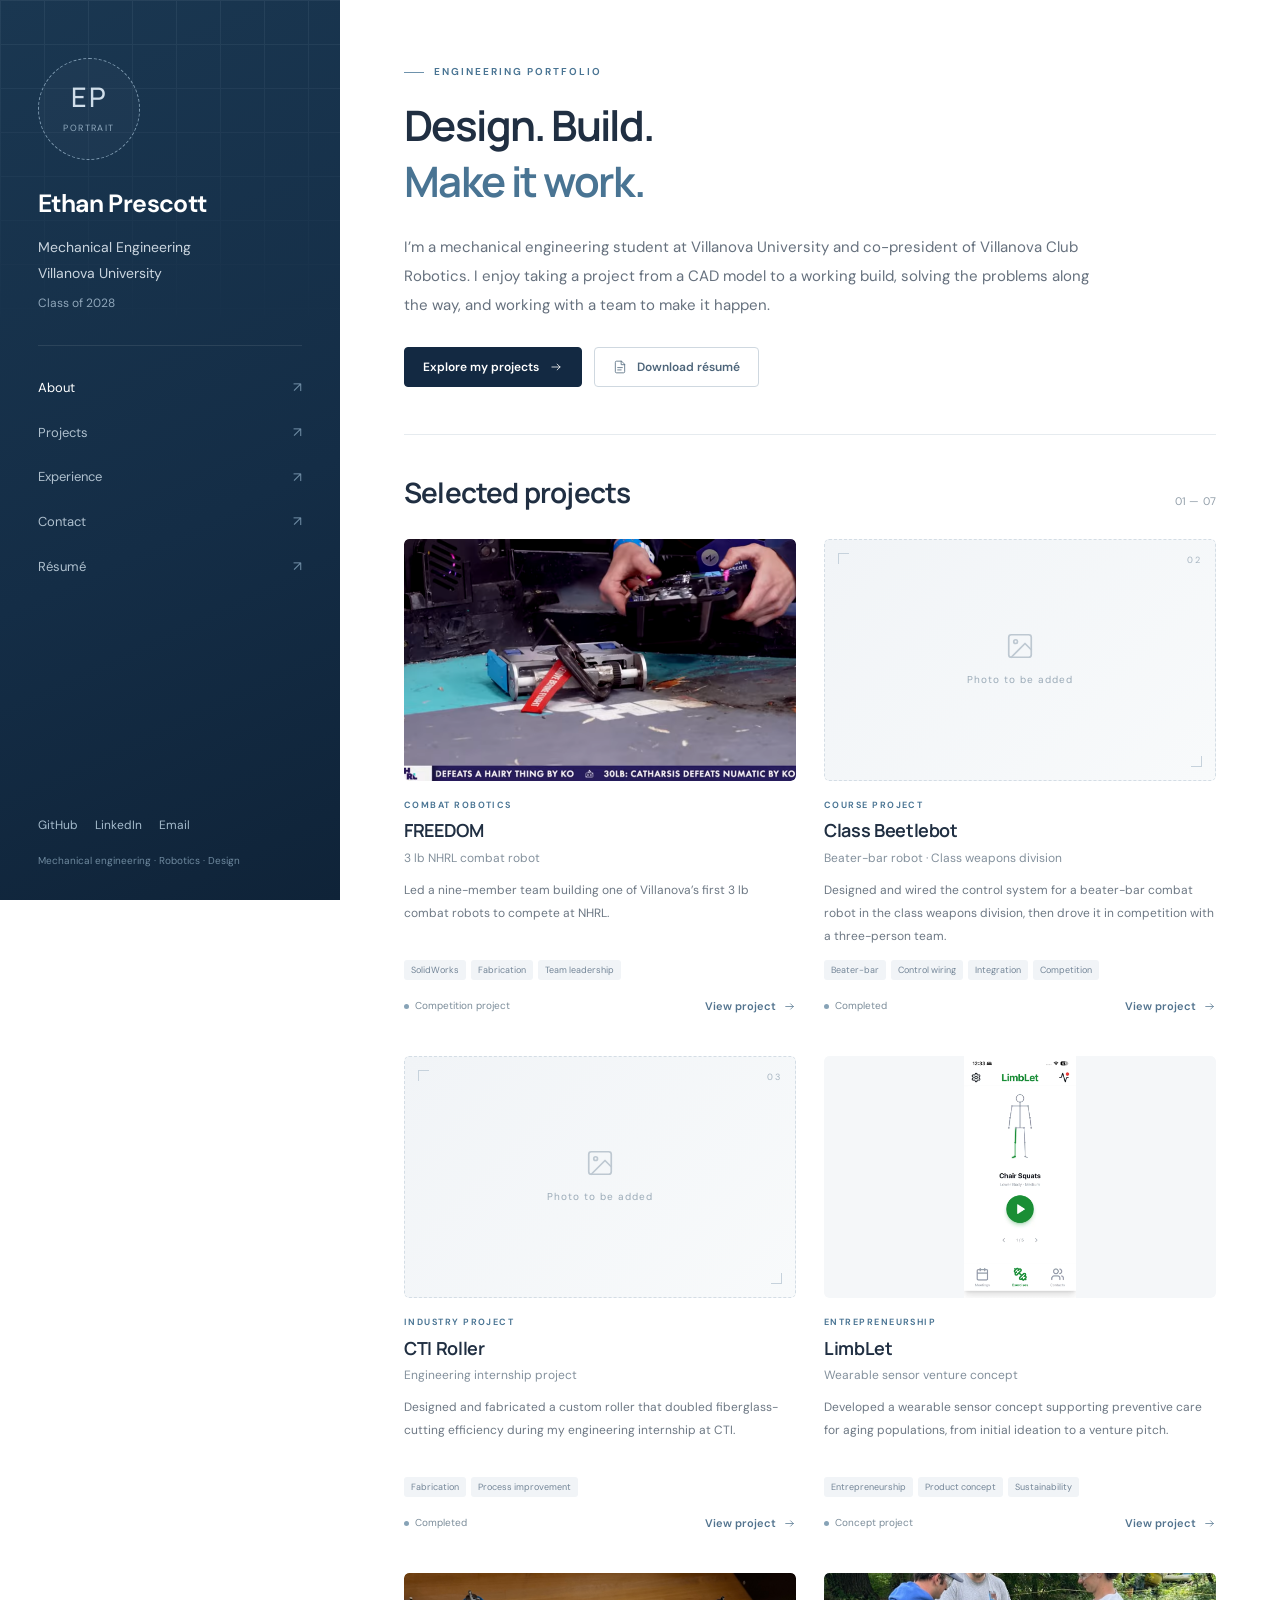
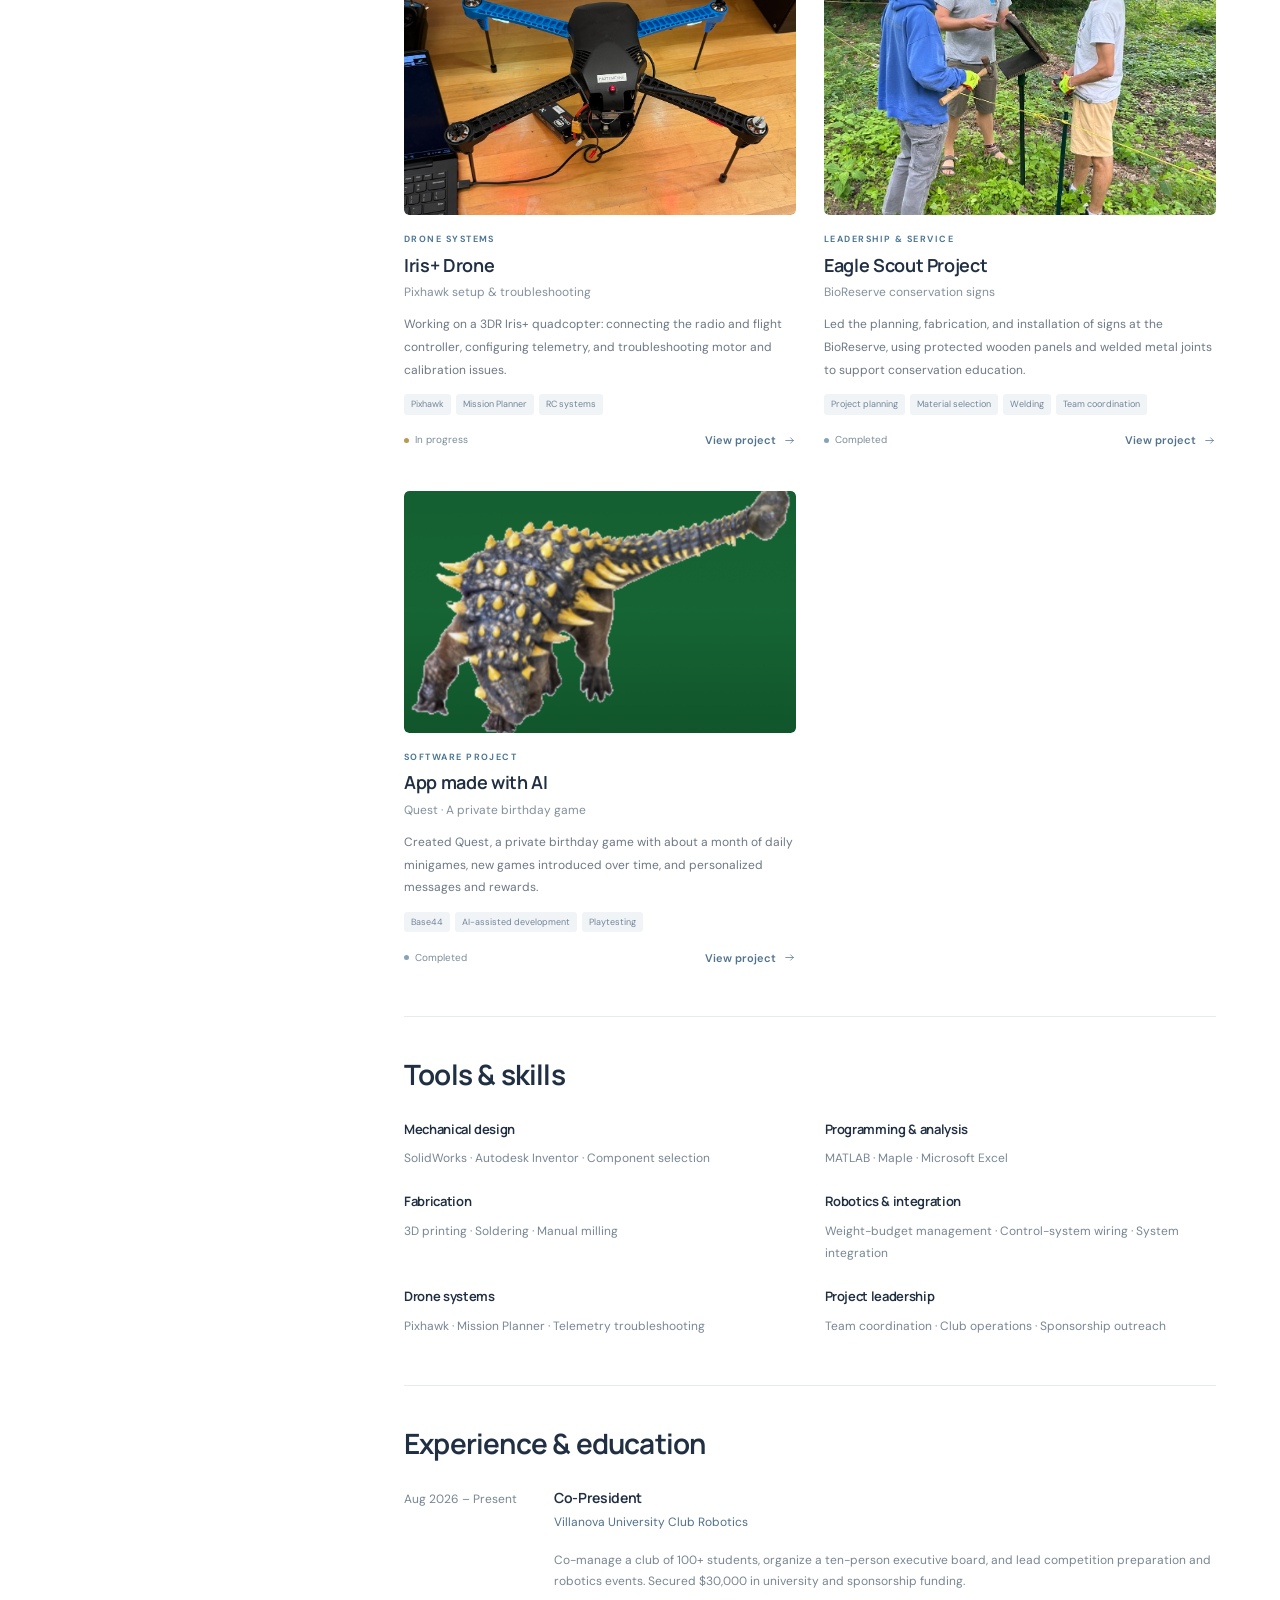
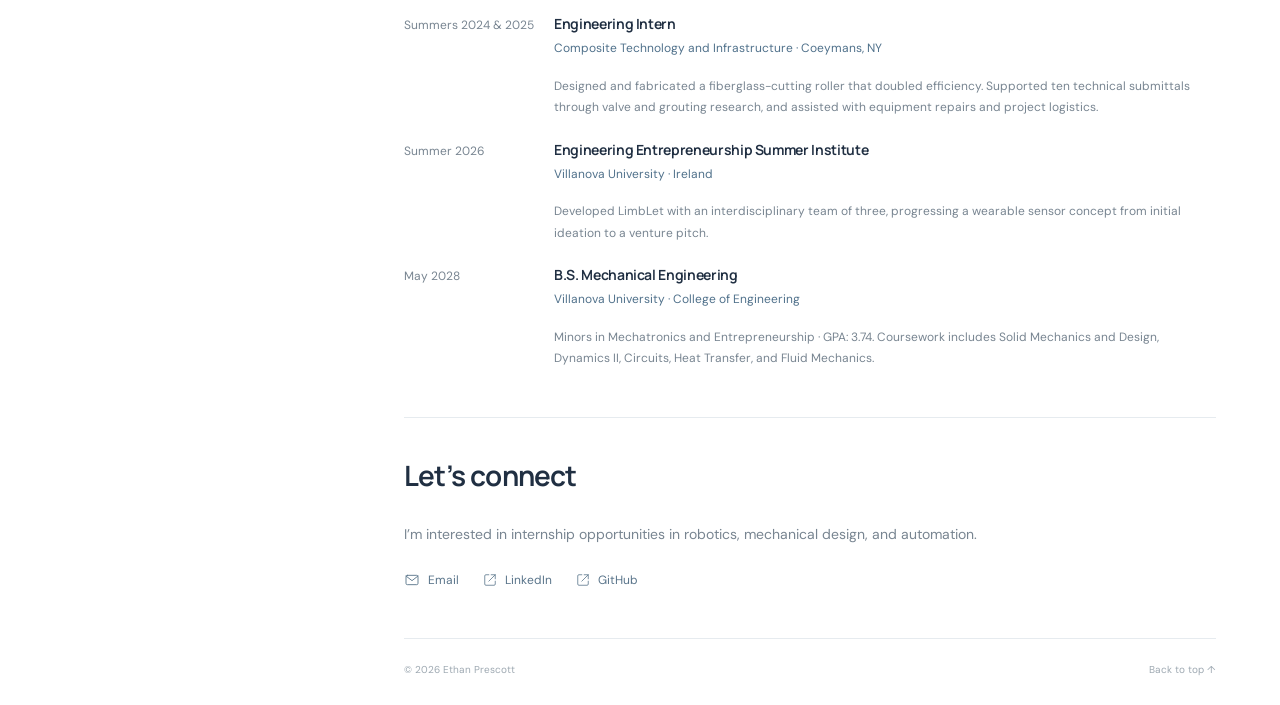
==== index.html @ be30aa4e "Add LimbLet exercise interface screenshot with portrait layout" ====
<!doctype html>
<html lang="en">
<head>
  <meta charset="utf-8">
  <meta name="viewport" content="width=device-width,initial-scale=1">
  <meta name="description" content="Ethan Prescott — Villanova mechanical engineering student. Projects in combat robotics, mechanical design, drone systems, entrepreneurship, and community service.">
  <meta name="theme-color" content="#153049">
  <title>Engineering Portfolio | Ethan Prescott</title>
  <link rel="icon" type="image/svg+xml" href="assets/favicon.svg">
  <link rel="stylesheet" href="assets/css/style.css">
  <script src="assets/js/site.js" defer></script>
</head>
<body id="top">
  <a class="skip-link" href="#main">Skip to content</a>
  <aside class="sidebar" aria-label="Profile and navigation">
      <div class="identity"><a class="avatar" href="index.html" aria-label="Ethan Prescott home"><strong>EP</strong><span>Portrait</span></a><div><a class="sidebar-name" href="index.html">Ethan Prescott</a><p class="sidebar-degree">Mechanical Engineering<br>Villanova University</p><p class="sidebar-school">Class of 2028</p></div></div>
      <button class="menu-toggle" type="button" aria-label="Open navigation" aria-controls="main-navigation" aria-expanded="false"><svg width="18" height="18" viewBox="0 0 24 24" fill="none" stroke="currentColor" stroke-width="1.35" stroke-linecap="round" stroke-linejoin="round" aria-hidden="true"><path d="M5 7h14M5 12h14M5 17h14"/></svg></button>
      <div class="sidebar-rule"></div><nav class="sidebar-nav" id="main-navigation" aria-label="Main navigation"><a href="#about">About</a><a href="#projects">Projects</a><a href="#experience">Experience</a><a href="#contact">Contact</a><a href="assets/ethan-prescott-resume.pdf" target="_blank" rel="noopener noreferrer">Résumé</a></nav>
      <div class="sidebar-bottom"><div class="sidebar-links"><a href="https://github.com/ethanjprescott-max" target="_blank" rel="noopener noreferrer">GitHub</a><a href="https://www.linkedin.com/in/ethan-prescott22" target="_blank" rel="noopener noreferrer">LinkedIn</a><a href="mailto:ethan.j.prescott@gmail.com">Email</a></div><p class="sidebar-footer">Mechanical engineering · Robotics · Design</p></div>
    </aside>
  <main class="main" id="main">
    <section id="about" aria-labelledby="intro-title"><p class="eyebrow">Engineering portfolio</p><h1 class="intro-title" id="intro-title">Design. Build.<br><em>Make it work.</em></h1><p class="intro-copy">I’m a mechanical engineering student at Villanova University and co-president of Villanova Club Robotics. I enjoy taking a project from a CAD model to a working build, solving the problems along the way, and working with a team to make it happen.</p><div class="intro-actions"><a class="button primary" href="#projects">Explore my projects <svg width="14" height="14" viewBox="0 0 24 24" fill="none" stroke="currentColor" stroke-width="1.35" stroke-linecap="round" stroke-linejoin="round" aria-hidden="true"><path d="M5 12h14m-5-5 5 5-5 5"/></svg></a><a class="button" href="assets/ethan-prescott-resume.pdf" download><svg width="14" height="14" viewBox="0 0 24 24" fill="none" stroke="currentColor" stroke-width="1.35" stroke-linecap="round" stroke-linejoin="round" aria-hidden="true"><path d="M14 2H6a2 2 0 0 0-2 2v16a2 2 0 0 0 2 2h12a2 2 0 0 0 2-2V8Z"/><path d="M14 2v6h6M8 13h8M8 17h6"/></svg> Download résumé</a></div></section>
    <section class="section" id="projects" aria-labelledby="projects-title"><div class="section-head"><h2 id="projects-title">Selected projects</h2><p>01 — 07</p></div><div class="project-grid"><article class="project-card">
      <a class="cover-link" href="projects/freedom.html" aria-label="View FREEDOM"><img class="project-photo" src="assets/images/projects/freedom/robot-check-in.png" alt="FREEDOM" loading="lazy" decoding="async"></a>
      <p class="project-category">Combat robotics</p><h3 class="project-title"><a href="projects/freedom.html">FREEDOM</a></h3><p class="project-subtitle">3 lb NHRL combat robot</p><p class="project-summary">Led a nine-member team building one of Villanova’s first 3 lb combat robots to compete at NHRL.</p>
      <div class="tags"><span class="tag">SolidWorks</span><span class="tag">Fabrication</span><span class="tag">Team leadership</span></div>
      <div class="card-status"><span class="status ">Competition project</span><a class="text-link" href="projects/freedom.html" aria-label="View FREEDOM project">View project <svg width="13" height="13" viewBox="0 0 24 24" fill="none" stroke="currentColor" stroke-width="1.35" stroke-linecap="round" stroke-linejoin="round" aria-hidden="true"><path d="M5 12h14m-5-5 5 5-5 5"/></svg></a></div>
    </article><article class="project-card">
      <a class="cover-link" href="projects/beetlebot.html" aria-label="View Class Beetlebot"><div class="photo-placeholder" role="img" aria-label="Class Beetlebot placeholder"><span class="photo-no">02</span><svg width="30" height="30" viewBox="0 0 24 24" fill="none" stroke="currentColor" stroke-width="1.35" stroke-linecap="round" stroke-linejoin="round" aria-hidden="true"><rect x="3" y="3" width="18" height="18" rx="2"/><circle cx="8.5" cy="8.5" r="1.5"/><path d="m21 15-5-5L5 21"/></svg><span>Photo to be added</span></div></a>
      <p class="project-category">Course project</p><h3 class="project-title"><a href="projects/beetlebot.html">Class Beetlebot</a></h3><p class="project-subtitle">Beater-bar robot · Class weapons division</p><p class="project-summary">Designed and wired the control system for a beater-bar combat robot in the class weapons division, then drove it in competition with a three-person team.</p>
      <div class="tags"><span class="tag">Beater-bar</span><span class="tag">Control wiring</span><span class="tag">Integration</span><span class="tag">Competition</span></div>
      <div class="card-status"><span class="status ">Completed</span><a class="text-link" href="projects/beetlebot.html" aria-label="View Class Beetlebot project">View project <svg width="13" height="13" viewBox="0 0 24 24" fill="none" stroke="currentColor" stroke-width="1.35" stroke-linecap="round" stroke-linejoin="round" aria-hidden="true"><path d="M5 12h14m-5-5 5 5-5 5"/></svg></a></div>
    </article><article class="project-card">
      <a class="cover-link" href="projects/cti-roller.html" aria-label="View CTI Roller"><div class="photo-placeholder" role="img" aria-label="CTI Roller placeholder"><span class="photo-no">03</span><svg width="30" height="30" viewBox="0 0 24 24" fill="none" stroke="currentColor" stroke-width="1.35" stroke-linecap="round" stroke-linejoin="round" aria-hidden="true"><rect x="3" y="3" width="18" height="18" rx="2"/><circle cx="8.5" cy="8.5" r="1.5"/><path d="m21 15-5-5L5 21"/></svg><span>Photo to be added</span></div></a>
      <p class="project-category">Industry project</p><h3 class="project-title"><a href="projects/cti-roller.html">CTI Roller</a></h3><p class="project-subtitle">Engineering internship project</p><p class="project-summary">Designed and fabricated a custom roller that doubled fiberglass-cutting efficiency during my engineering internship at CTI.</p>
      <div class="tags"><span class="tag">Fabrication</span><span class="tag">Process improvement</span></div>
      <div class="card-status"><span class="status ">Completed</span><a class="text-link" href="projects/cti-roller.html" aria-label="View CTI Roller project">View project <svg width="13" height="13" viewBox="0 0 24 24" fill="none" stroke="currentColor" stroke-width="1.35" stroke-linecap="round" stroke-linejoin="round" aria-hidden="true"><path d="M5 12h14m-5-5 5 5-5 5"/></svg></a></div>
    </article><article class="project-card">
      <a class="cover-link contain" href="projects/limblet.html" aria-label="View LimbLet"><img class="project-photo" src="assets/images/projects/limblet/exercise-interface.png" alt="LimbLet" loading="lazy" decoding="async"></a>
      <p class="project-category">Entrepreneurship</p><h3 class="project-title"><a href="projects/limblet.html">LimbLet</a></h3><p class="project-subtitle">Wearable sensor venture concept</p><p class="project-summary">Developed a wearable sensor concept supporting preventive care for aging populations, from initial ideation to a venture pitch.</p>
      <div class="tags"><span class="tag">Entrepreneurship</span><span class="tag">Product concept</span><span class="tag">Sustainability</span></div>
      <div class="card-status"><span class="status ">Concept project</span><a class="text-link" href="projects/limblet.html" aria-label="View LimbLet project">View project <svg width="13" height="13" viewBox="0 0 24 24" fill="none" stroke="currentColor" stroke-width="1.35" stroke-linecap="round" stroke-linejoin="round" aria-hidden="true"><path d="M5 12h14m-5-5 5 5-5 5"/></svg></a></div>
    </article><article class="project-card">
      <a class="cover-link" href="projects/iris-drone.html" aria-label="View Iris+ Drone"><img class="project-photo" src="assets/images/projects/iris-drone/bench-setup.jpg" alt="Iris+ Drone" loading="lazy" decoding="async"></a>
      <p class="project-category">Drone systems</p><h3 class="project-title"><a href="projects/iris-drone.html">Iris+ Drone</a></h3><p class="project-subtitle">Pixhawk setup &amp; troubleshooting</p><p class="project-summary">Working on a 3DR Iris+ quadcopter: connecting the radio and flight controller, configuring telemetry, and troubleshooting motor and calibration issues.</p>
      <div class="tags"><span class="tag">Pixhawk</span><span class="tag">Mission Planner</span><span class="tag">RC systems</span></div>
      <div class="card-status"><span class="status progress">In progress</span><a class="text-link" href="projects/iris-drone.html" aria-label="View Iris+ Drone project">View project <svg width="13" height="13" viewBox="0 0 24 24" fill="none" stroke="currentColor" stroke-width="1.35" stroke-linecap="round" stroke-linejoin="round" aria-hidden="true"><path d="M5 12h14m-5-5 5 5-5 5"/></svg></a></div>
    </article><article class="project-card">
      <a class="cover-link" href="projects/eagle-scout.html" aria-label="View Eagle Scout Project"><img class="project-photo" src="assets/images/projects/eagle-scout/sign-installation.jpg" alt="Eagle Scout Project" loading="lazy" decoding="async"></a>
      <p class="project-category">Leadership &amp; service</p><h3 class="project-title"><a href="projects/eagle-scout.html">Eagle Scout Project</a></h3><p class="project-subtitle">BioReserve conservation signs</p><p class="project-summary">Led the planning, fabrication, and installation of signs at the BioReserve, using protected wooden panels and welded metal joints to support conservation education.</p>
      <div class="tags"><span class="tag">Project planning</span><span class="tag">Material selection</span><span class="tag">Welding</span><span class="tag">Team coordination</span></div>
      <div class="card-status"><span class="status ">Completed</span><a class="text-link" href="projects/eagle-scout.html" aria-label="View Eagle Scout Project project">View project <svg width="13" height="13" viewBox="0 0 24 24" fill="none" stroke="currentColor" stroke-width="1.35" stroke-linecap="round" stroke-linejoin="round" aria-hidden="true"><path d="M5 12h14m-5-5 5 5-5 5"/></svg></a></div>
    </article><article class="project-card">
      <a class="cover-link" href="projects/personal-app.html" aria-label="View App made with AI"><img class="project-photo" src="assets/images/projects/personal-app/dinosaur-minigame.png" alt="App made with AI" loading="lazy" decoding="async"></a>
      <p class="project-category">Software project</p><h3 class="project-title"><a href="projects/personal-app.html">App made with AI</a></h3><p class="project-subtitle">Quest · A private birthday game</p><p class="project-summary">Created Quest, a private birthday game with about a month of daily minigames, new games introduced over time, and personalized messages and rewards.</p>
      <div class="tags"><span class="tag">Base44</span><span class="tag">AI-assisted development</span><span class="tag">Playtesting</span></div>
      <div class="card-status"><span class="status ">Completed</span><a class="text-link" href="projects/personal-app.html" aria-label="View App made with AI project">View project <svg width="13" height="13" viewBox="0 0 24 24" fill="none" stroke="currentColor" stroke-width="1.35" stroke-linecap="round" stroke-linejoin="round" aria-hidden="true"><path d="M5 12h14m-5-5 5 5-5 5"/></svg></a></div>
    </article></div></section>
    <section class="section" id="skills" aria-labelledby="skills-title"><div class="section-head"><h2 id="skills-title">Tools & skills</h2></div><div class="skills-grid"><div class="skill-group"><h3>Mechanical design</h3><p>SolidWorks · Autodesk Inventor · Component selection</p></div><div class="skill-group"><h3>Programming &amp; analysis</h3><p>MATLAB · Maple · Microsoft Excel</p></div><div class="skill-group"><h3>Fabrication</h3><p>3D printing · Soldering · Manual milling</p></div><div class="skill-group"><h3>Robotics &amp; integration</h3><p>Weight-budget management · Control-system wiring · System integration</p></div><div class="skill-group"><h3>Drone systems</h3><p>Pixhawk · Mission Planner · Telemetry troubleshooting</p></div><div class="skill-group"><h3>Project leadership</h3><p>Team coordination · Club operations · Sponsorship outreach</p></div></div></section>
    <section class="section" id="experience" aria-labelledby="experience-title"><div class="section-head"><h2 id="experience-title">Experience & education</h2></div><div class="experience-list"><article class="experience-item"><p class="experience-label">Aug 2026 – Present</p><div><h3>Co-President</h3><p class="organization">Villanova University Club Robotics</p><p>Co-manage a club of 100+ students, organize a ten-person executive board, and lead competition preparation and robotics events. Secured $30,000 in university and sponsorship funding.</p></div></article><article class="experience-item"><p class="experience-label">Summers 2024 &amp; 2025</p><div><h3>Engineering Intern</h3><p class="organization">Composite Technology and Infrastructure · Coeymans, NY</p><p>Designed and fabricated a fiberglass-cutting roller that doubled efficiency. Supported ten technical submittals through valve and grouting research, and assisted with equipment repairs and project logistics.</p></div></article><article class="experience-item"><p class="experience-label">Summer 2026</p><div><h3>Engineering Entrepreneurship Summer Institute</h3><p class="organization">Villanova University · Ireland</p><p>Developed LimbLet with an interdisciplinary team of three, progressing a wearable sensor concept from initial ideation to a venture pitch.</p></div></article><article class="experience-item"><p class="experience-label">May 2028</p><div><h3>B.S. Mechanical Engineering</h3><p class="organization">Villanova University · College of Engineering</p><p>Minors in Mechatronics and Entrepreneurship · GPA: 3.74. Coursework includes Solid Mechanics and Design, Dynamics II, Circuits, Heat Transfer, and Fluid Mechanics.</p></div></article></div></section>
    <section class="section" id="contact" aria-labelledby="contact-title"><div class="section-head"><h2 id="contact-title">Let’s connect</h2></div><p class="contact-copy">I’m interested in internship opportunities in robotics, mechanical design, and automation.</p><div class="contact-links"><a href="mailto:ethan.j.prescott@gmail.com"><svg width="16" height="16" viewBox="0 0 24 24" fill="none" stroke="currentColor" stroke-width="1.35" stroke-linecap="round" stroke-linejoin="round" aria-hidden="true"><rect x="3" y="5" width="18" height="14" rx="2"/><path d="m3 6 9 7 9-7"/></svg> Email</a><a href="https://www.linkedin.com/in/ethan-prescott22" target="_blank" rel="noopener noreferrer"><svg width="14" height="14" viewBox="0 0 24 24" fill="none" stroke="currentColor" stroke-width="1.35" stroke-linecap="round" stroke-linejoin="round" aria-hidden="true"><path d="M14 3h7v7m0-7L10 14"/><path d="M10 3H5a2 2 0 0 0-2 2v14a2 2 0 0 0 2 2h14a2 2 0 0 0 2-2v-5"/></svg> LinkedIn</a><a href="https://github.com/ethanjprescott-max" target="_blank" rel="noopener noreferrer"><svg width="14" height="14" viewBox="0 0 24 24" fill="none" stroke="currentColor" stroke-width="1.35" stroke-linecap="round" stroke-linejoin="round" aria-hidden="true"><path d="M14 3h7v7m0-7L10 14"/><path d="M10 3H5a2 2 0 0 0-2 2v14a2 2 0 0 0 2 2h14a2 2 0 0 0 2-2v-5"/></svg> GitHub</a></div></section>
    <footer class="site-footer"><span>© 2026 Ethan Prescott</span><a href="#top">Back to top ↑</a></footer></main>
  <dialog class="lightbox" aria-label="Project image"><button class="close-dialog" type="button" aria-label="Close image">×</button><img alt=""><p></p></dialog>
</body>
</html>
---- assets/css/style.css ----
@import url('https://fonts.googleapis.com/css2?family=DM+Sans:wght@400;450;500;550;600;650;700&family=Manrope:wght@400;500;600;650;700;750;800&display=swap');

:root{--navy:#132942;--ink:#202f42;--muted:#738090;--blue:#497493;--line:#e6ebef;--paper:#fff;--wash:#f5f7f9;--sidebar:340px}
*{box-sizing:border-box}html{scroll-behavior:smooth;scroll-padding-top:34px}body{margin:0;background:var(--paper);color:var(--ink);font:15px/1.85 'DM Sans',Arial,sans-serif}a{color:inherit;text-decoration:none}button{font:inherit}svg{flex-shrink:0}h1,h2,h3,h4,p{margin:0}h1,h2,h3,h4{font-family:'Manrope',Arial,sans-serif;line-height:1.35;font-weight:650}h1{font-size:42px;letter-spacing:-1.6px}h2{font-size:28px;letter-spacing:-.8px}h3{font-size:19px;letter-spacing:-.35px}p+p{margin-top:16px}a:focus-visible,button:focus-visible,summary:focus-visible{outline:3px solid #82b9df;outline-offset:5px;border-radius:3px}::selection{background:#d6e6f0}button{cursor:pointer}.skip-link{position:fixed;z-index:100;left:15px;top:10px;padding:8px 15px;background:#fff;transform:translateY(-160%)}.skip-link:focus{transform:none}.sr-only{position:absolute;width:1px;height:1px;overflow:hidden;clip:rect(0,0,0,0);white-space:nowrap}
.sidebar{position:fixed;inset:0 auto 0 0;width:var(--sidebar);padding:58px 38px 30px;background:linear-gradient(155deg,#1a3751 0%,#142d46 58%,#0f2338 100%);color:#fff;display:flex;flex-direction:column;z-index:10;overflow-y:auto}.sidebar:before{content:'';position:absolute;top:0;left:0;right:0;height:340px;pointer-events:none;opacity:.075;background-image:linear-gradient(#c3d8e8 1px,transparent 1px),linear-gradient(90deg,#c3d8e8 1px,transparent 1px);background-size:44px 44px;mask-image:linear-gradient(#000,transparent)}.identity,.sidebar-nav,.sidebar-bottom{position:relative}.avatar{width:102px;height:102px;border:1px dashed #7e9ab1;border-radius:50%;display:flex;flex-direction:column;align-items:center;justify-content:center;background:#ffffff06;color:#d0deea;overflow:hidden;margin-bottom:26px}.avatar strong{font-family:'Manrope',Arial,sans-serif;font-weight:500;font-size:27px;letter-spacing:2px;line-height:1.2}.avatar span{font-size:9px;text-transform:uppercase;letter-spacing:1.4px;margin-top:6px;color:#91aabe}.avatar img{width:100%;height:100%;object-fit:cover}.sidebar-name{font-size:25px;font-weight:650;letter-spacing:-.6px;line-height:1.4}.sidebar-degree{margin-top:13px;color:#cad5df;font-size:14px;line-height:1.85}.sidebar-school{font-size:12px;color:#8fa6ba;margin-top:5px}.sidebar-rule{height:1px;background:#ffffff17;margin:31px 0 23px}.sidebar-nav{display:flex;flex-direction:column;gap:7px}.sidebar-nav a{padding:6px 0;color:#afc0ce;font-size:13px;display:flex;justify-content:space-between;align-items:center;transition:color .15s}.sidebar-nav a:after{content:'↗';font-size:14px;color:#6e8ba3}.sidebar-nav a:hover,.sidebar-nav a[aria-current]{color:#fff}.sidebar-bottom{margin-top:auto;padding-top:48px}.sidebar-links{display:flex;gap:17px;align-items:center;color:#a5bbcc;font-size:12px}.sidebar-links a:hover{color:#fff}.sidebar-footer{margin-top:15px;color:#6f8a9f;font-size:10px}.menu-toggle{display:none}.mobile-wordmark{display:none}
.main{margin-left:var(--sidebar);padding:63px 64px 26px;max-width:1440px}.eyebrow{color:var(--blue);text-transform:uppercase;letter-spacing:2px;font-size:10px;font-weight:650;display:flex;align-items:center;gap:10px;margin-bottom:15px}.eyebrow:before{content:'';display:block;width:20px;height:1px;background:#6e92ac}.intro-title{max-width:580px;margin-bottom:23px}.intro-title em{font-style:normal;color:var(--blue)}.intro-copy{max-width:690px;color:#66717e;line-height:1.95;font-size:15px}.intro-actions{display:flex;gap:12px;flex-wrap:wrap;margin-top:26px}.button{display:inline-flex;align-items:center;justify-content:center;gap:10px;padding:9px 18px;border:1px solid #cfd8e0;border-radius:4px;font-size:12px;font-weight:600;color:#4d657a;background:transparent;line-height:1.7;transition:background .15s,border-color .15s}.button:hover{background:#f0f5f8;border-color:#879fb3}.button.primary{background:var(--navy);color:#fff;border-color:var(--navy)}.button.primary:hover{background:#23435f}.button[aria-disabled=true]{color:#99a4ae;background:#fafbfc;border-color:#e3e8ed;cursor:default}.section{border-top:1px solid var(--line);margin-top:47px;padding-top:39px;scroll-margin-top:30px}.section-head{display:flex;align-items:end;justify-content:space-between;gap:20px;margin-bottom:27px}.section-head p{font-size:11px;color:#94a0ab;letter-spacing:.2px}.project-grid{display:grid;grid-template-columns:repeat(2,minmax(0,1fr));gap:39px 28px}.project-card{min-width:0}.cover-link{display:block;border-radius:5px;overflow:hidden;margin-bottom:16px}.photo-placeholder{width:100%;aspect-ratio:1.62;background:linear-gradient(135deg,#f1f4f7,#f8fafb);border:1px dashed #d4dde5;border-radius:5px;display:flex;flex-direction:column;justify-content:center;align-items:center;position:relative;color:#a1b0bd;gap:10px;overflow:hidden}.photo-placeholder:before,.photo-placeholder:after{content:'';position:absolute;height:10px;width:10px;border-color:#c6d2dc;border-style:solid}.photo-placeholder:before{top:13px;left:13px;border-width:1px 0 0 1px}.photo-placeholder:after{bottom:13px;right:13px;border-width:0 1px 1px 0}.photo-placeholder svg{opacity:.65}.photo-placeholder span{font-size:10px;letter-spacing:1px;color:#9aaab7}.photo-placeholder .photo-no{position:absolute;top:12px;right:14px;font-size:9px;letter-spacing:1.5px;color:#a7b5c1}.cover-link:hover .photo-placeholder{border-color:#98afc1;background:#eff4f8}.project-photo{width:100%;aspect-ratio:1.62;object-fit:cover;display:block;border-radius:5px}.project-category{font-size:9px;color:var(--blue);text-transform:uppercase;letter-spacing:1.45px;margin-bottom:5px;font-weight:650}.project-title{font-size:18px;font-weight:650}.project-title a:hover{color:var(--blue)}.project-subtitle{font-size:12px;color:#83909c;margin-top:4px}.project-summary{font-size:12px;line-height:1.9;color:#6d7884;margin-top:10px;min-height:69px}.empty-summary{margin-top:15px;height:65px;display:flex;flex-direction:column;gap:9px;align-items:start;padding-top:2px}.empty-summary span{display:block;height:5px;background:#edf0f3;border-radius:3px;width:93%}.empty-summary span:nth-child(2){width:80%}.empty-summary span:nth-child(3){width:55%}.tags{display:flex;flex-wrap:wrap;gap:5px;margin-top:12px}.tag{font-size:9px;padding:2px 7px;background:#f1f4f7;color:#738597;border-radius:3px;line-height:1.8}.card-status{display:flex;justify-content:space-between;align-items:center;gap:10px;margin-top:15px;min-height:22px;font-size:10px;color:#7e8b96}.text-link{font-size:11px;font-weight:600;color:#52738e;display:inline-flex;gap:7px;align-items:center}.text-link:hover{color:#153f63}.status{display:flex;align-items:center;gap:6px;font-size:10px;color:#7b8c99}.status:before{content:'';width:5px;height:5px;background:#87a3b7;border-radius:50%}.status.progress:before{background:#b99953}.status.draft{color:#a3adb6}.status.draft:before{background:#c3cbd2}.skills-grid{display:grid;grid-template-columns:repeat(2,minmax(0,1fr));gap:23px 29px}.skill-group h3{font-size:13px;margin-bottom:9px}.skill-group p{font-size:12px;color:#788694;line-height:1.9}.experience-list{display:flex;flex-direction:column;gap:22px}.experience-item{display:grid;grid-template-columns:130px 1fr;gap:20px}.experience-label{color:#8294a3;font-size:11px}.experience-item h3{font-size:14px;margin-bottom:4px}.experience-item p{font-size:12px;color:#788591;line-height:1.8}.experience-item .organization{color:#50718b;margin-bottom:5px}.contact-copy{color:#788591;font-size:14px;max-width:580px}.contact-links{display:flex;gap:24px;flex-wrap:wrap;margin-top:21px}.contact-links a{font-size:12px;display:inline-flex;align-items:center;gap:8px;color:#59748a}.contact-links a:hover{color:#123b5c}.site-footer{border-top:1px solid var(--line);margin-top:47px;padding-top:22px;display:flex;justify-content:space-between;gap:15px;font-size:10px;color:#9da8b1}.site-footer a:hover{color:#355a78}
.breadcrumb{display:inline-flex;gap:8px;align-items:center;color:#7d8f9e;font-size:11px;margin-bottom:39px}.breadcrumb:hover{color:#1c4564}.project-header{margin-bottom:31px}.project-header h1{font-size:40px;max-width:700px}.project-header .subtitle{font-size:15px;color:#84909b;margin-top:10px}.project-header-top{display:flex;justify-content:space-between;gap:16px;align-items:center;margin-bottom:14px}.project-header-top .eyebrow{margin-bottom:0}.project-meta{display:grid;grid-template-columns:1fr 1.25fr 1fr;margin-top:26px;gap:24px;padding:20px 0;border-top:1px solid var(--line);border-bottom:1px solid var(--line)}.project-meta dt{font-size:9px;text-transform:uppercase;letter-spacing:1.4px;color:#9ba6af;margin-bottom:5px}.project-meta dd{margin:0;font-size:11px;color:#647a8b;line-height:1.8}.meta-blank{width:64%;height:5px;margin-top:11px;background:#edf0f3;border-radius:3px;display:block}.hero-photo .photo-placeholder,.hero-photo .project-photo{aspect-ratio:1.8}.hero-photo{margin-bottom:33px}.detail-section{padding:28px 0;border-bottom:1px solid var(--line)}.detail-section:first-of-type{padding-top:0}.detail-heading{display:flex;gap:16px;align-items:center;margin-bottom:15px}.detail-heading span{font-size:9px;color:#9aaab7;letter-spacing:1px}.detail-heading h2{font-size:20px;letter-spacing:-.4px}.detail-copy{max-width:720px;color:#71808d;font-size:13px;line-height:2}.empty-content{height:112px;border:1px solid #edf0f3;border-radius:4px;background:repeating-linear-gradient(to bottom,transparent 0px,transparent 33px,#f0f3f5 34px,transparent 35px);position:relative}.empty-content:before{content:'Content to be added';position:absolute;font-size:9px;letter-spacing:.8px;color:#b0bac2;top:11px;left:13px;padding:0 7px;background:white}.gallery-section{margin-top:36px}.gallery-section h2{font-size:20px;margin-bottom:20px}.gallery-grid{display:grid;grid-template-columns:repeat(3,minmax(0,1fr));gap:16px}.gallery-grid figure{margin:0;min-width:0}.gallery-grid figcaption{font-size:10px;color:#8b99a4;margin-top:8px}.gallery-grid .photo-placeholder{aspect-ratio:1.3}.gallery-grid .project-photo{aspect-ratio:1.3;cursor:zoom-in}.gallery-grid .photo-placeholder .photo-no{font-size:8px}.project-resources{display:flex;gap:12px;flex-wrap:wrap;margin-top:27px}.project-navigation{display:grid;grid-template-columns:1fr 1fr;gap:24px;border-top:1px solid var(--line);margin-top:40px;padding-top:22px}.project-navigation a:last-child{text-align:right}.project-navigation span{display:block;font-size:9px;letter-spacing:1px;text-transform:uppercase;color:#a1aeb9}.project-navigation strong{font-size:12px;font-weight:550;color:#5a7890}.project-navigation a:hover strong{color:#133c5c}.lightbox{border:none;border-radius:7px;padding:15px;background:white;max-width:95vw;max-height:92vh;color:var(--ink)}.lightbox::backdrop{background:#0e213be0}.lightbox img{display:block;max-width:85vw;max-height:74vh;object-fit:contain}.lightbox .close-dialog{display:block;margin-left:auto;background:none;border:0;padding:0 5px 8px;color:var(--ink);font-size:21px}.lightbox p{font-size:12px;margin-top:10px}
@media(min-width:1600px){:root{--sidebar:380px}.sidebar{padding-left:48px;padding-right:48px}.main{padding-left:88px;padding-right:88px}}
@media(max-width:1200px){:root{--sidebar:300px}.sidebar{padding:48px 31px 26px}.main{padding:51px 42px 25px}h1{font-size:35px}.project-grid{gap:31px 23px}.project-header h1{font-size:35px}}
@media(max-width:980px){:root{--sidebar:250px}.sidebar{padding:40px 26px 22px}.sidebar-name{font-size:22px}.sidebar-degree{font-size:12px}.sidebar-school{font-size:11px}.main{padding:44px 31px 25px}h1{font-size:32px}.project-grid{gap:32px 20px}.project-summary{min-height:92px}.project-meta{grid-template-columns:1fr 1fr;gap:16px}.project-meta>div:last-child{grid-column:1/-1}.gallery-grid{grid-template-columns:repeat(2,minmax(0,1fr))}.experience-item{grid-template-columns:100px 1fr;gap:14px}.sidebar-links{gap:12px;font-size:11px}}
@media(max-width:760px){html{scroll-padding-top:87px}.sidebar{position:sticky;inset:auto;top:0;width:100%;padding:15px 22px;background:#153049;overflow:visible;display:block}.sidebar:before{display:none}.identity{display:flex;align-items:center;gap:12px}.avatar{width:42px;height:42px;margin:0;border-style:solid;flex-shrink:0}.avatar strong{font-size:13px;letter-spacing:1px}.avatar span{display:none}.sidebar-name{font-size:15px;line-height:1.4}.sidebar-degree{margin:2px 0 0;font-size:10px;line-height:1.4}.sidebar-degree br{display:none}.sidebar-school{display:none}.sidebar-rule,.sidebar-bottom{display:none}.menu-toggle{display:flex;align-items:center;justify-content:center;position:absolute;top:22px;right:20px;border:1px solid #ffffff26;background:none;color:#ccd8e1;width:32px;height:30px;border-radius:3px;padding:4px}.sidebar-nav{flex-direction:row;flex-wrap:wrap;gap:5px 24px;padding-top:14px}.sidebar-nav a{font-size:11px;padding:4px 0}.sidebar-nav a:after{display:none}.js-enabled .sidebar-nav{display:none}.js-enabled .sidebar.menu-open .sidebar-nav{display:flex;border-top:1px solid #ffffff15;margin-top:13px}.main{margin-left:0;padding:35px 25px 23px;max-width:none}h1{font-size:32px;letter-spacing:-1.2px}.intro-title{margin-bottom:20px}.intro-copy{font-size:13px;line-height:1.95}.eyebrow{font-size:9px;letter-spacing:1.7px}.section{margin-top:37px;padding-top:30px;scroll-margin-top:88px}.section-head{margin-bottom:23px}h2{font-size:25px}.project-grid{gap:32px 23px}.project-summary{min-height:69px}.site-footer{margin-top:38px}.breadcrumb{margin-bottom:25px}.project-header h1{font-size:32px}.project-header-top{align-items:start}.hero-photo{margin-bottom:24px}.project-meta{grid-template-columns:1fr 1fr 1fr;gap:16px}.project-meta>div:last-child{grid-column:auto}.project-meta dd{font-size:10px}.gallery-grid{grid-template-columns:repeat(3,minmax(0,1fr))}.gallery-grid .photo-placeholder span{font-size:8px;letter-spacing:0}.gallery-grid .photo-placeholder svg{width:22px;height:22px}.detail-section{padding:25px 0}.detail-copy{font-size:12px}}
@media(max-width:480px){.main{padding:32px 22px 22px}.project-grid{grid-template-columns:1fr;gap:31px}.project-summary{min-height:0}.empty-summary{height:54px}.project-card .photo-placeholder,.project-card .project-photo{aspect-ratio:1.75}.project-title{font-size:19px}.project-summary{font-size:12px}.project-subtitle{font-size:12px}.project-category{font-size:9px}.section-head p{font-size:10px}.skills-grid{gap:22px 19px}.skill-group h3{font-size:12px}.skill-group p{font-size:11px}.experience-item{grid-template-columns:1fr;gap:3px}.experience-label{font-size:10px}.contact-links{gap:17px}.project-meta{grid-template-columns:1fr 1fr}.project-meta>div:last-child{grid-column:1/-1}.gallery-grid{grid-template-columns:1fr}.gallery-grid .photo-placeholder,.gallery-grid .project-photo{aspect-ratio:1.8}.gallery-grid .photo-placeholder span{font-size:10px;letter-spacing:1px}.gallery-grid .photo-placeholder svg{width:28px;height:28px}.gallery-grid figcaption{font-size:11px}.project-header-top{flex-direction:column;gap:9px}.project-header h1{font-size:31px}.project-navigation{gap:14px}.project-navigation strong{font-size:11px}.site-footer{font-size:9px}.intro-actions .button{font-size:11px;padding:9px 15px}}
@media(prefers-reduced-motion:reduce){html{scroll-behavior:auto}*,*:before,*:after{transition:none!important;animation:none!important}}

/* Project media */
.gallery-grid.gallery-pair{grid-template-columns:repeat(2,minmax(0,1fr))}.gallery-grid .project-photo{object-fit:contain;background:var(--wash)}.project-video{margin:0 0 34px}.video-shell{display:flex;justify-content:center;background:#f1f4f7;border:1px solid var(--line);border-radius:6px;overflow:hidden;padding:16px}.project-video video{display:block;width:auto;max-width:100%;height:auto;max-height:660px;aspect-ratio:auto;object-fit:contain;background:#0d1524;border-radius:4px}.project-video figcaption{display:flex;justify-content:space-between;gap:12px;flex-wrap:wrap;margin-top:10px;font-size:10px;color:#8493a0}.project-video figcaption a{color:#52738e;text-decoration:underline;text-underline-offset:3px}@media(max-width:760px){.video-shell{padding:10px}.project-video video{max-height:70vh}}@media(max-width:480px){.gallery-grid.gallery-pair{grid-template-columns:1fr}.video-shell{padding:8px}.project-video figcaption{font-size:9px}}

.video-section{margin-top:34px}.video-section h2{font-size:20px;margin-bottom:18px}

.cover-link.contain .project-photo{object-fit:contain;background:var(--wash)}.hero-photo.portrait-media{display:flex;justify-content:center;padding:16px;background:var(--wash);border:1px solid var(--line);border-radius:6px}.hero-photo.portrait-media .project-photo{width:auto;height:auto;max-width:100%;max-height:660px;aspect-ratio:auto;object-fit:contain}
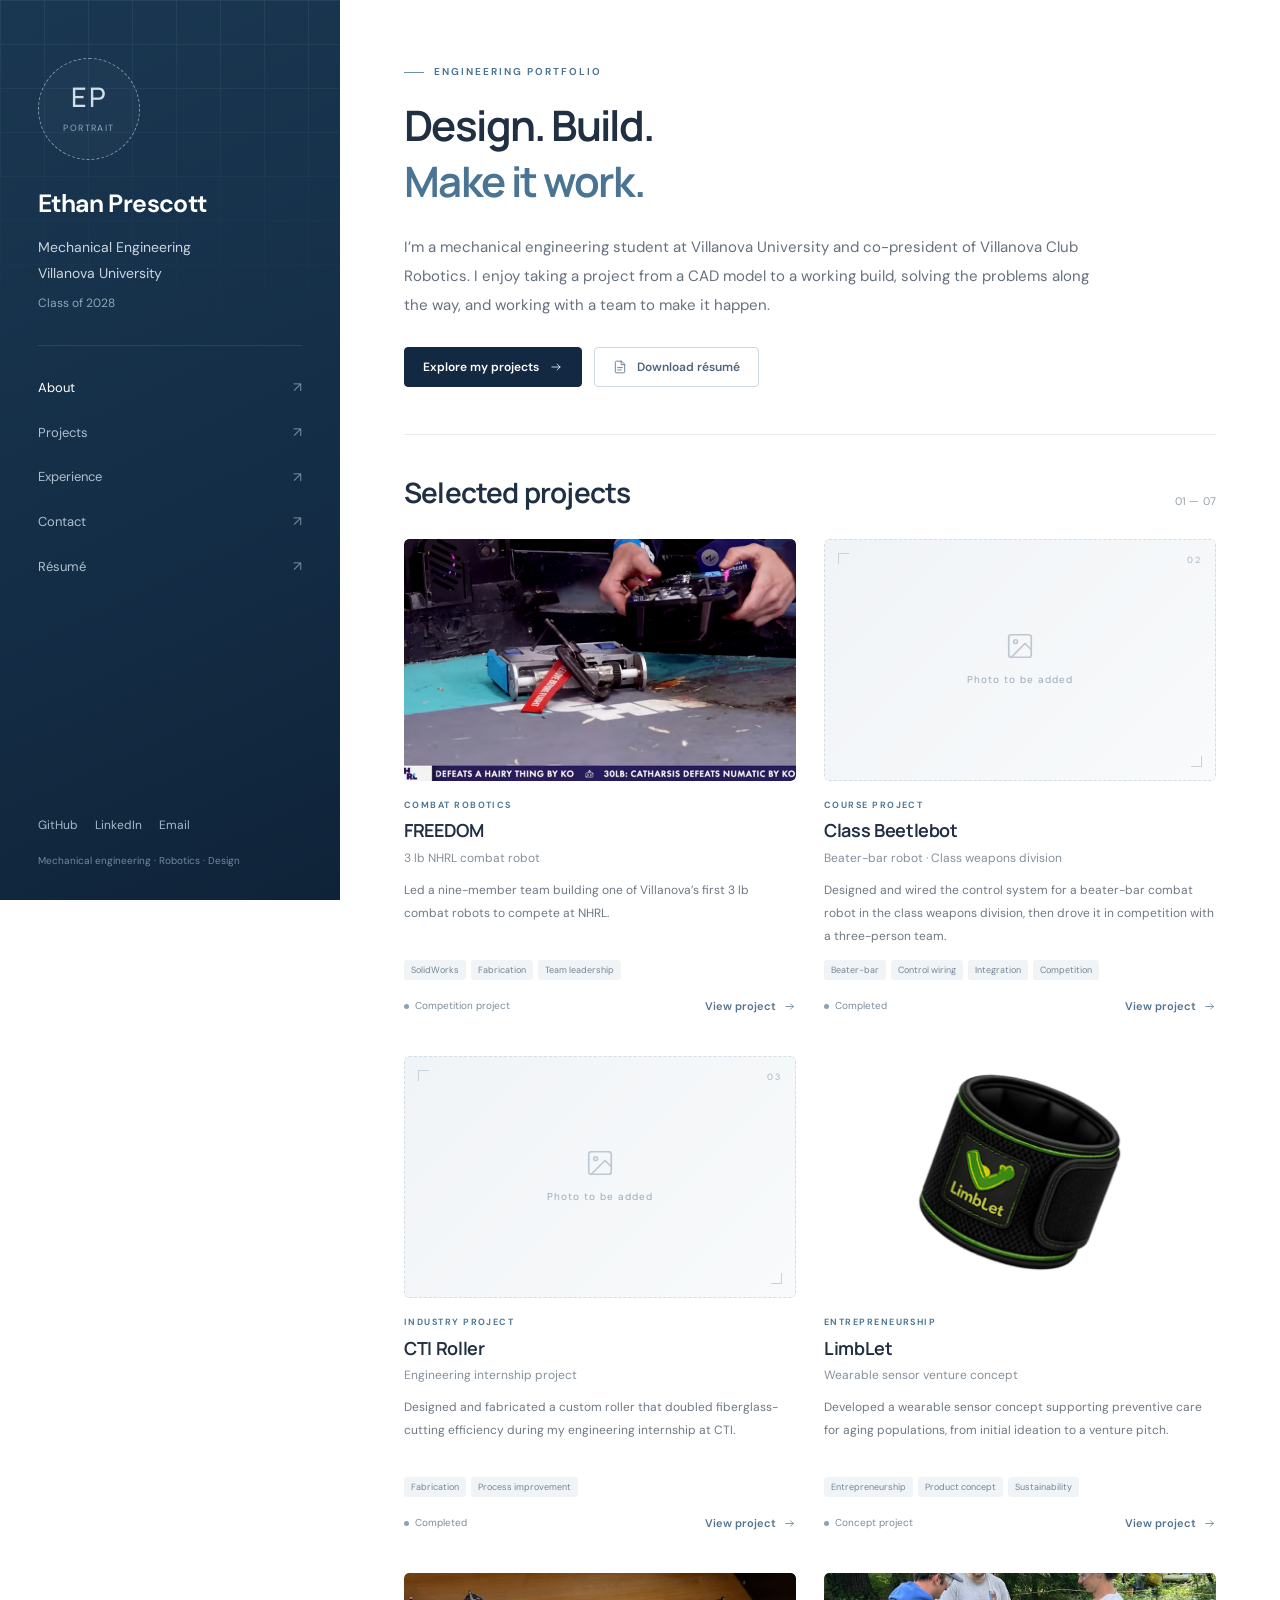
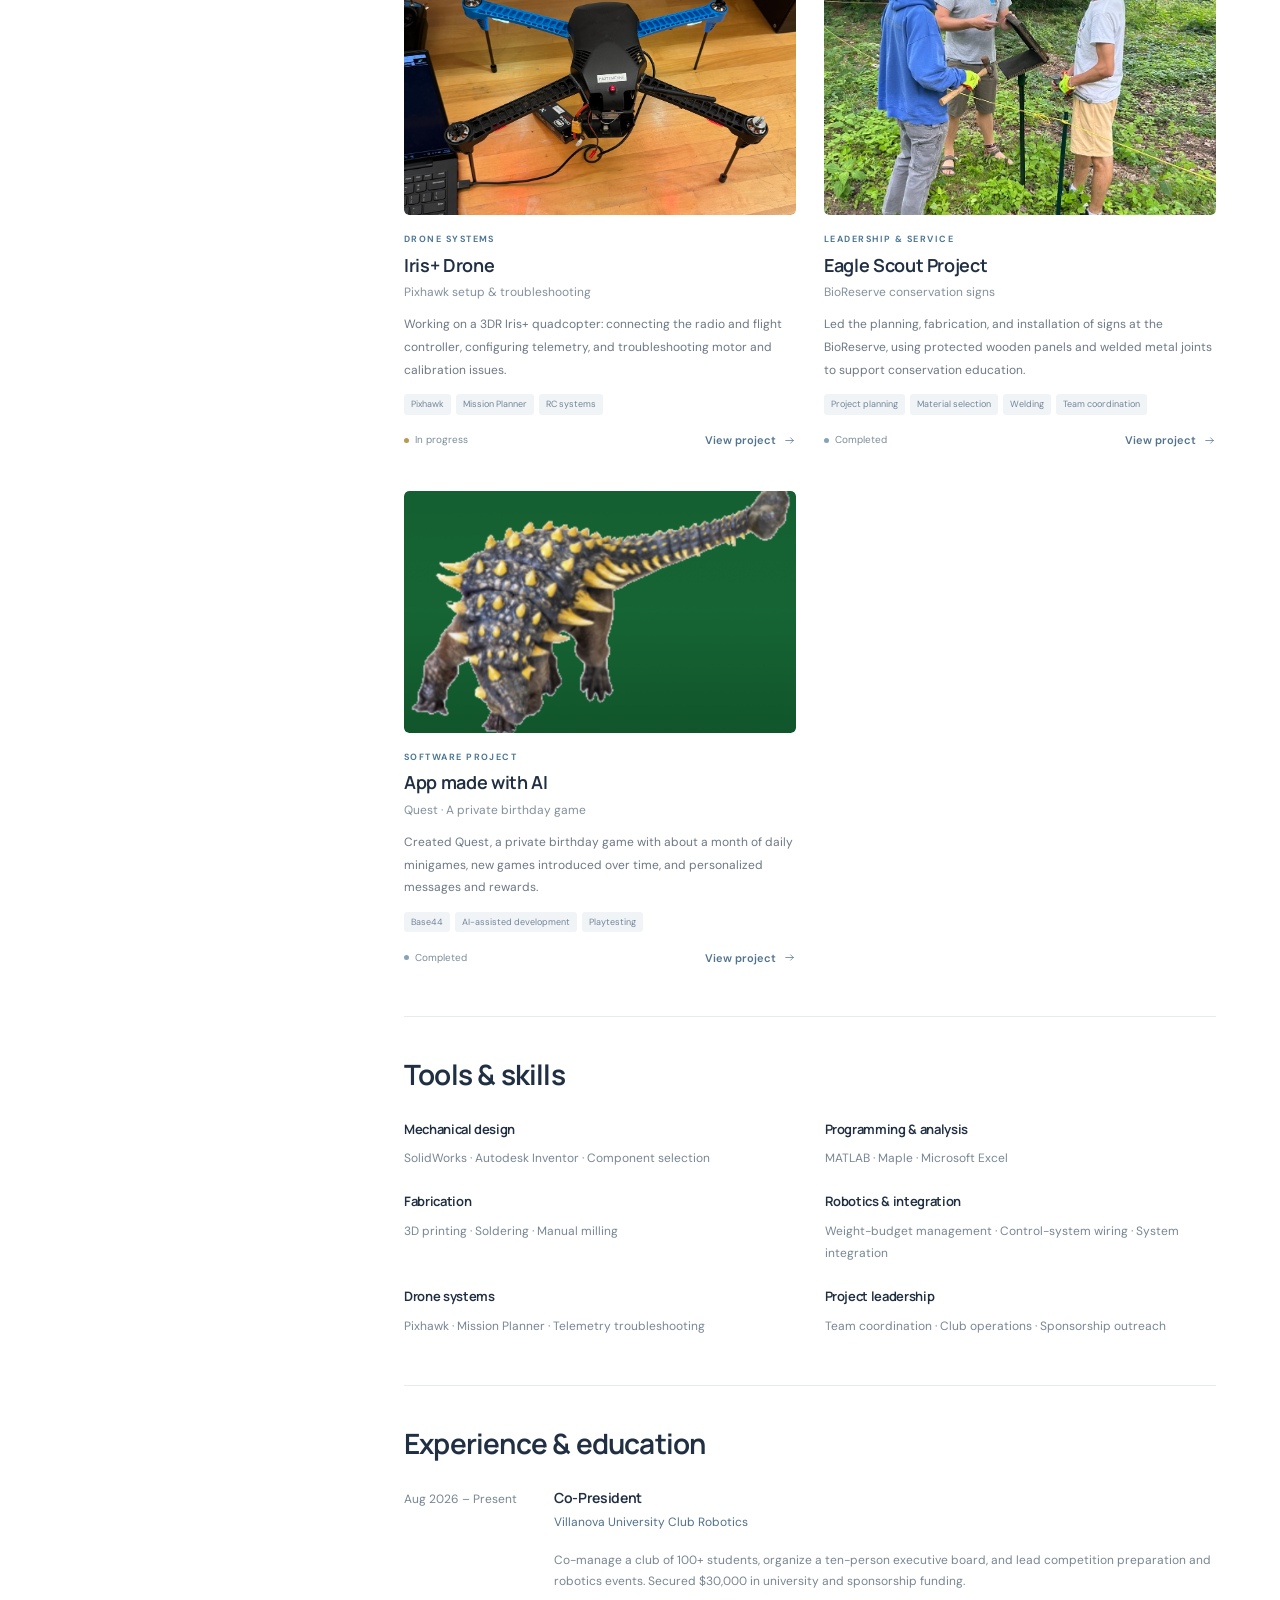
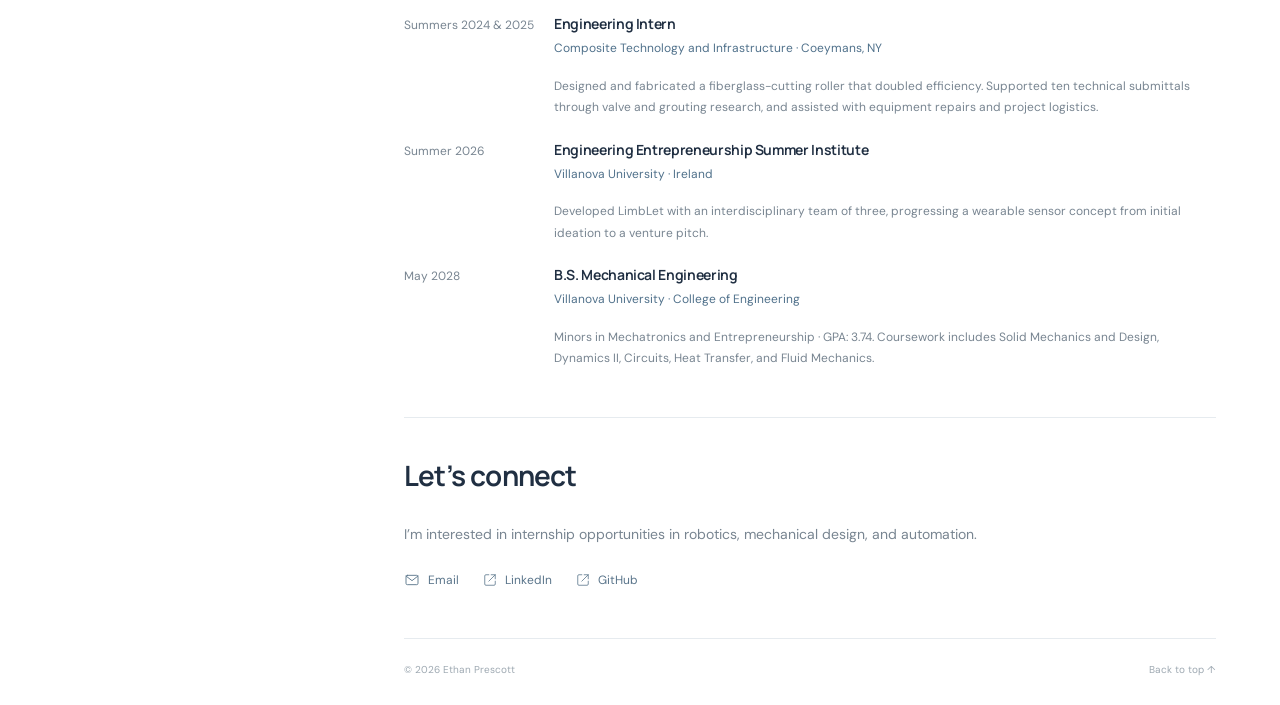
==== commit 8bb3e216: "Add LimbLet team photo, wearable concept, and app video" ====
--- a/index.html
+++ b/index.html
@@ -36,7 +36,7 @@
       <div class="tags"><span class="tag">Fabrication</span><span class="tag">Process improvement</span></div>
       <div class="card-status"><span class="status ">Completed</span><a class="text-link" href="projects/cti-roller.html" aria-label="View CTI Roller project">View project <svg width="13" height="13" viewBox="0 0 24 24" fill="none" stroke="currentColor" stroke-width="1.35" stroke-linecap="round" stroke-linejoin="round" aria-hidden="true"><path d="M5 12h14m-5-5 5 5-5 5"/></svg></a></div>
     </article><article class="project-card">
-      <a class="cover-link contain" href="projects/limblet.html" aria-label="View LimbLet"><img class="project-photo" src="assets/images/projects/limblet/exercise-interface.png" alt="LimbLet" loading="lazy" decoding="async"></a>
+      <a class="cover-link" href="projects/limblet.html" aria-label="View LimbLet"><img class="project-photo" src="assets/images/projects/limblet/wearable-concept.png" alt="LimbLet" loading="lazy" decoding="async"></a>
       <p class="project-category">Entrepreneurship</p><h3 class="project-title"><a href="projects/limblet.html">LimbLet</a></h3><p class="project-subtitle">Wearable sensor venture concept</p><p class="project-summary">Developed a wearable sensor concept supporting preventive care for aging populations, from initial ideation to a venture pitch.</p>
       <div class="tags"><span class="tag">Entrepreneurship</span><span class="tag">Product concept</span><span class="tag">Sustainability</span></div>
       <div class="card-status"><span class="status ">Concept project</span><a class="text-link" href="projects/limblet.html" aria-label="View LimbLet project">View project <svg width="13" height="13" viewBox="0 0 24 24" fill="none" stroke="currentColor" stroke-width="1.35" stroke-linecap="round" stroke-linejoin="round" aria-hidden="true"><path d="M5 12h14m-5-5 5 5-5 5"/></svg></a></div>
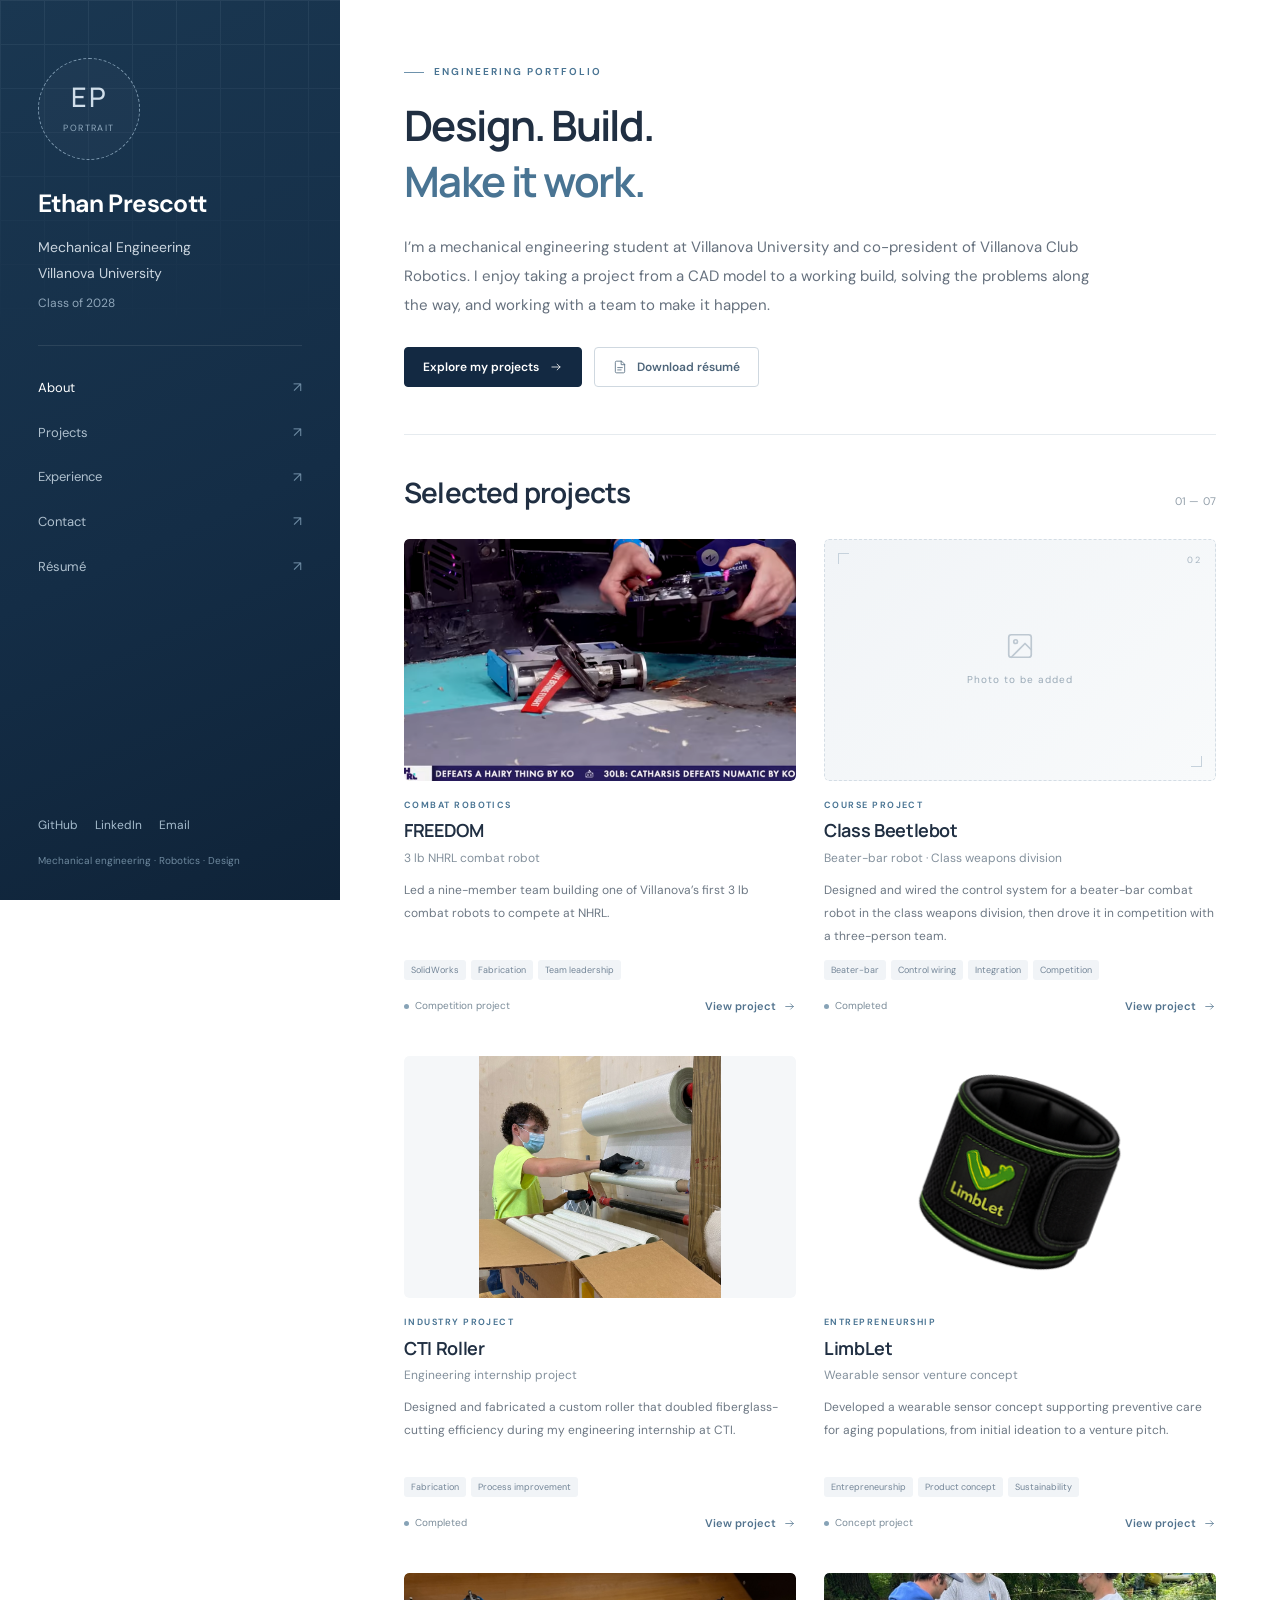
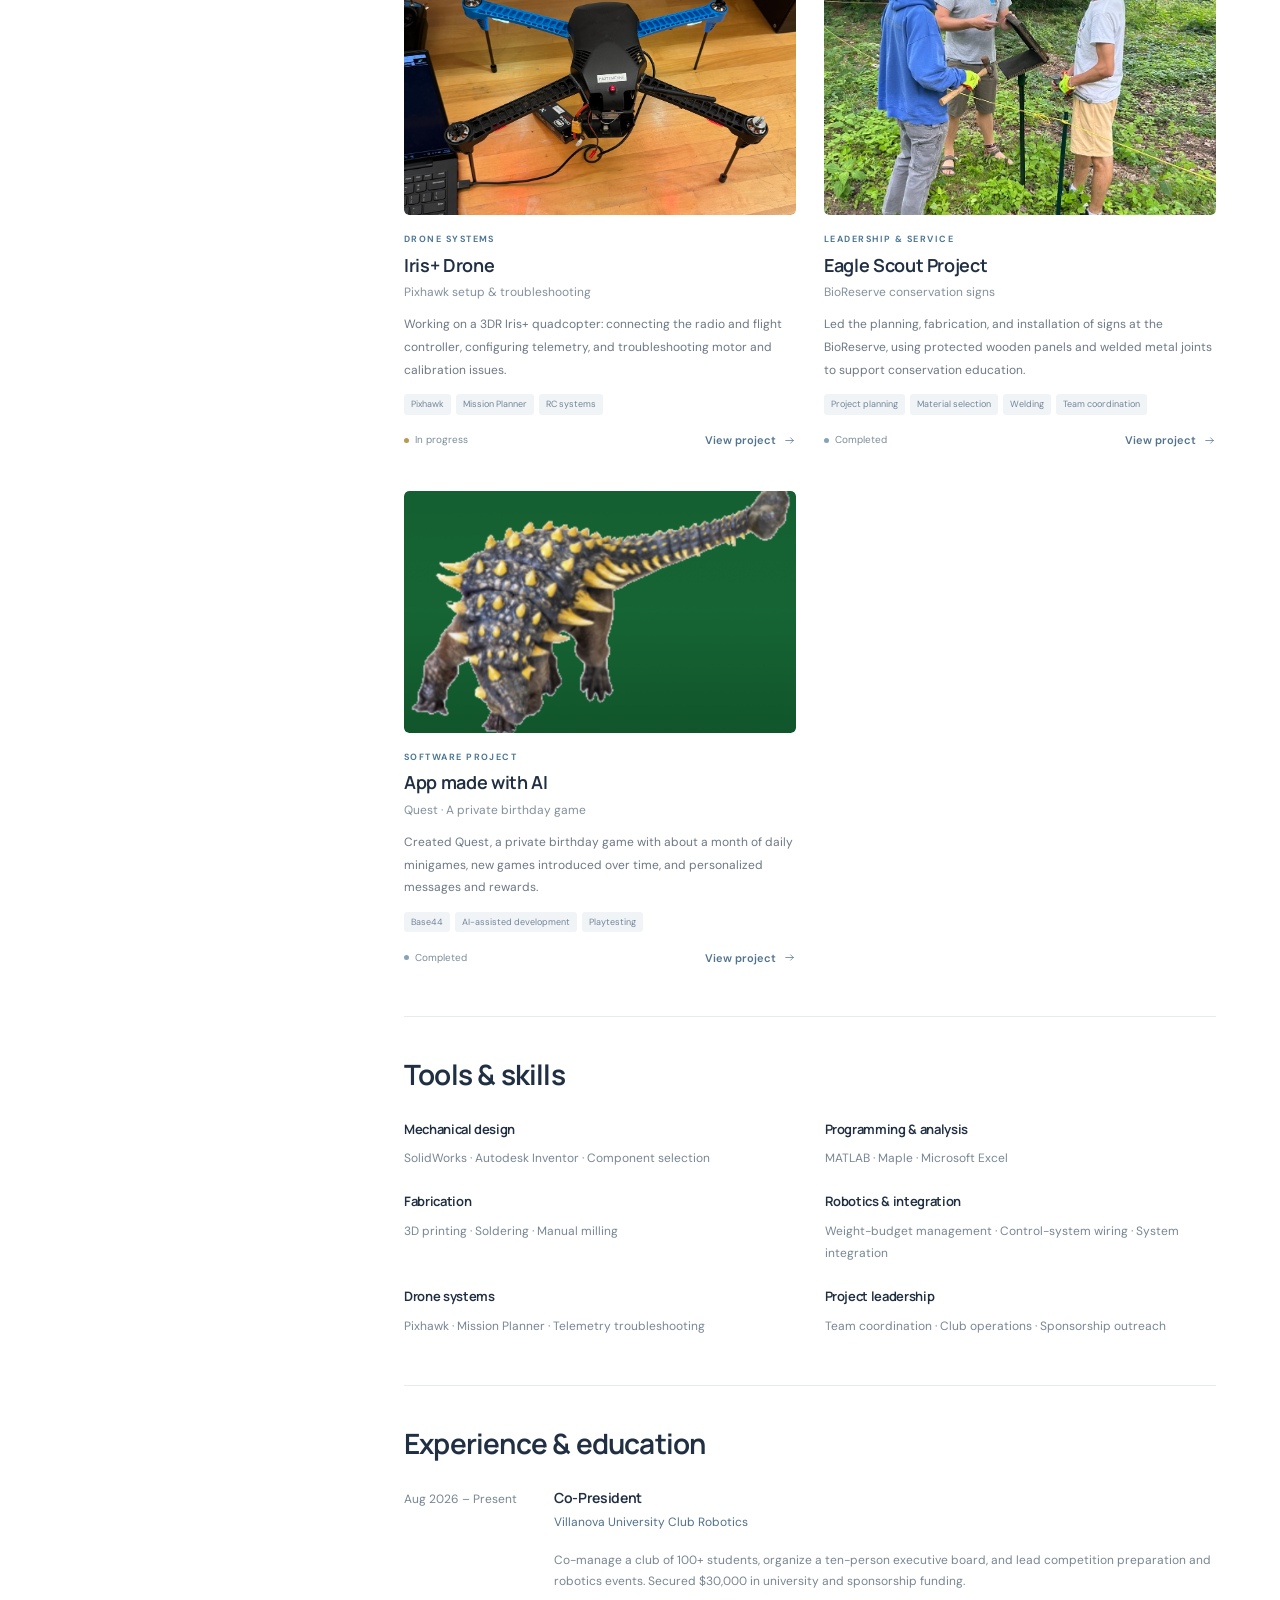
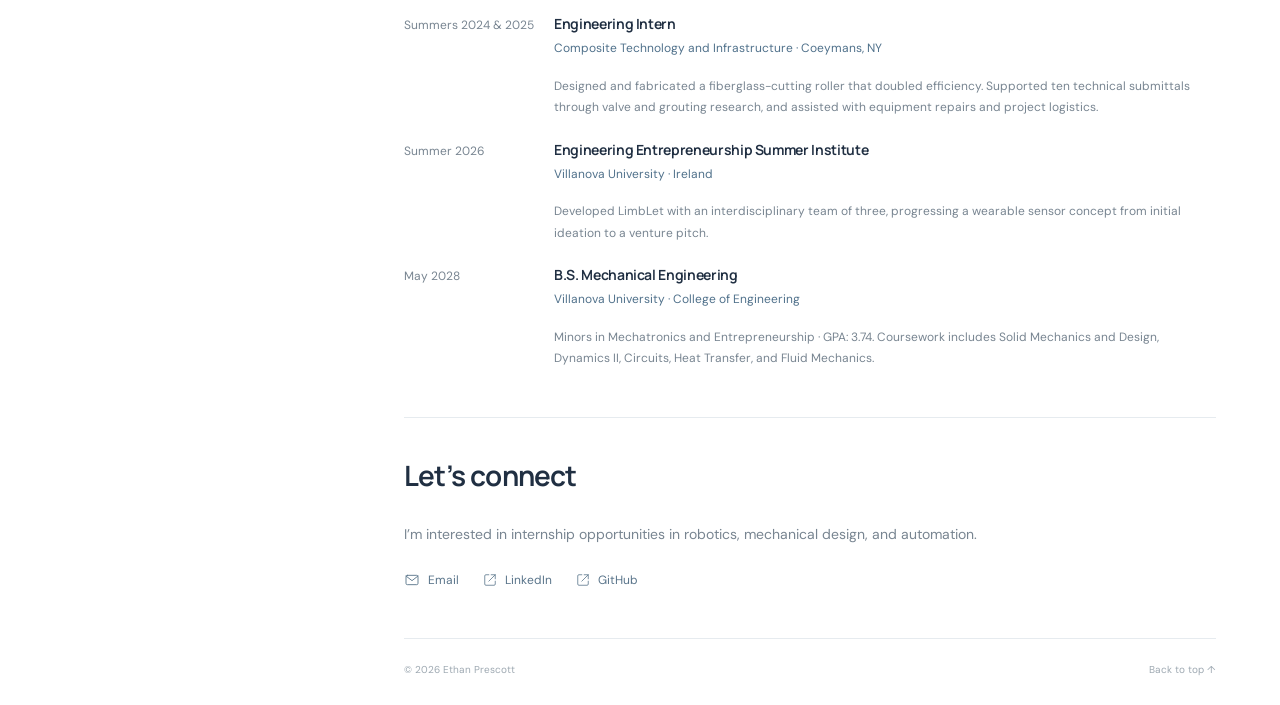
==== commit 96324290: "Add CTI Roller photos and demonstration video" ====
--- a/index.html
+++ b/index.html
@@ -31,7 +31,7 @@
       <div class="tags"><span class="tag">Beater-bar</span><span class="tag">Control wiring</span><span class="tag">Integration</span><span class="tag">Competition</span></div>
       <div class="card-status"><span class="status ">Completed</span><a class="text-link" href="projects/beetlebot.html" aria-label="View Class Beetlebot project">View project <svg width="13" height="13" viewBox="0 0 24 24" fill="none" stroke="currentColor" stroke-width="1.35" stroke-linecap="round" stroke-linejoin="round" aria-hidden="true"><path d="M5 12h14m-5-5 5 5-5 5"/></svg></a></div>
     </article><article class="project-card">
-      <a class="cover-link" href="projects/cti-roller.html" aria-label="View CTI Roller"><div class="photo-placeholder" role="img" aria-label="CTI Roller placeholder"><span class="photo-no">03</span><svg width="30" height="30" viewBox="0 0 24 24" fill="none" stroke="currentColor" stroke-width="1.35" stroke-linecap="round" stroke-linejoin="round" aria-hidden="true"><rect x="3" y="3" width="18" height="18" rx="2"/><circle cx="8.5" cy="8.5" r="1.5"/><path d="m21 15-5-5L5 21"/></svg><span>Photo to be added</span></div></a>
+      <a class="cover-link contain" href="projects/cti-roller.html" aria-label="View CTI Roller"><img class="project-photo" src="assets/images/projects/cti-roller/fiberglass-cutting.jpg" alt="CTI Roller" loading="lazy" decoding="async"></a>
       <p class="project-category">Industry project</p><h3 class="project-title"><a href="projects/cti-roller.html">CTI Roller</a></h3><p class="project-subtitle">Engineering internship project</p><p class="project-summary">Designed and fabricated a custom roller that doubled fiberglass-cutting efficiency during my engineering internship at CTI.</p>
       <div class="tags"><span class="tag">Fabrication</span><span class="tag">Process improvement</span></div>
       <div class="card-status"><span class="status ">Completed</span><a class="text-link" href="projects/cti-roller.html" aria-label="View CTI Roller project">View project <svg width="13" height="13" viewBox="0 0 24 24" fill="none" stroke="currentColor" stroke-width="1.35" stroke-linecap="round" stroke-linejoin="round" aria-hidden="true"><path d="M5 12h14m-5-5 5 5-5 5"/></svg></a></div>
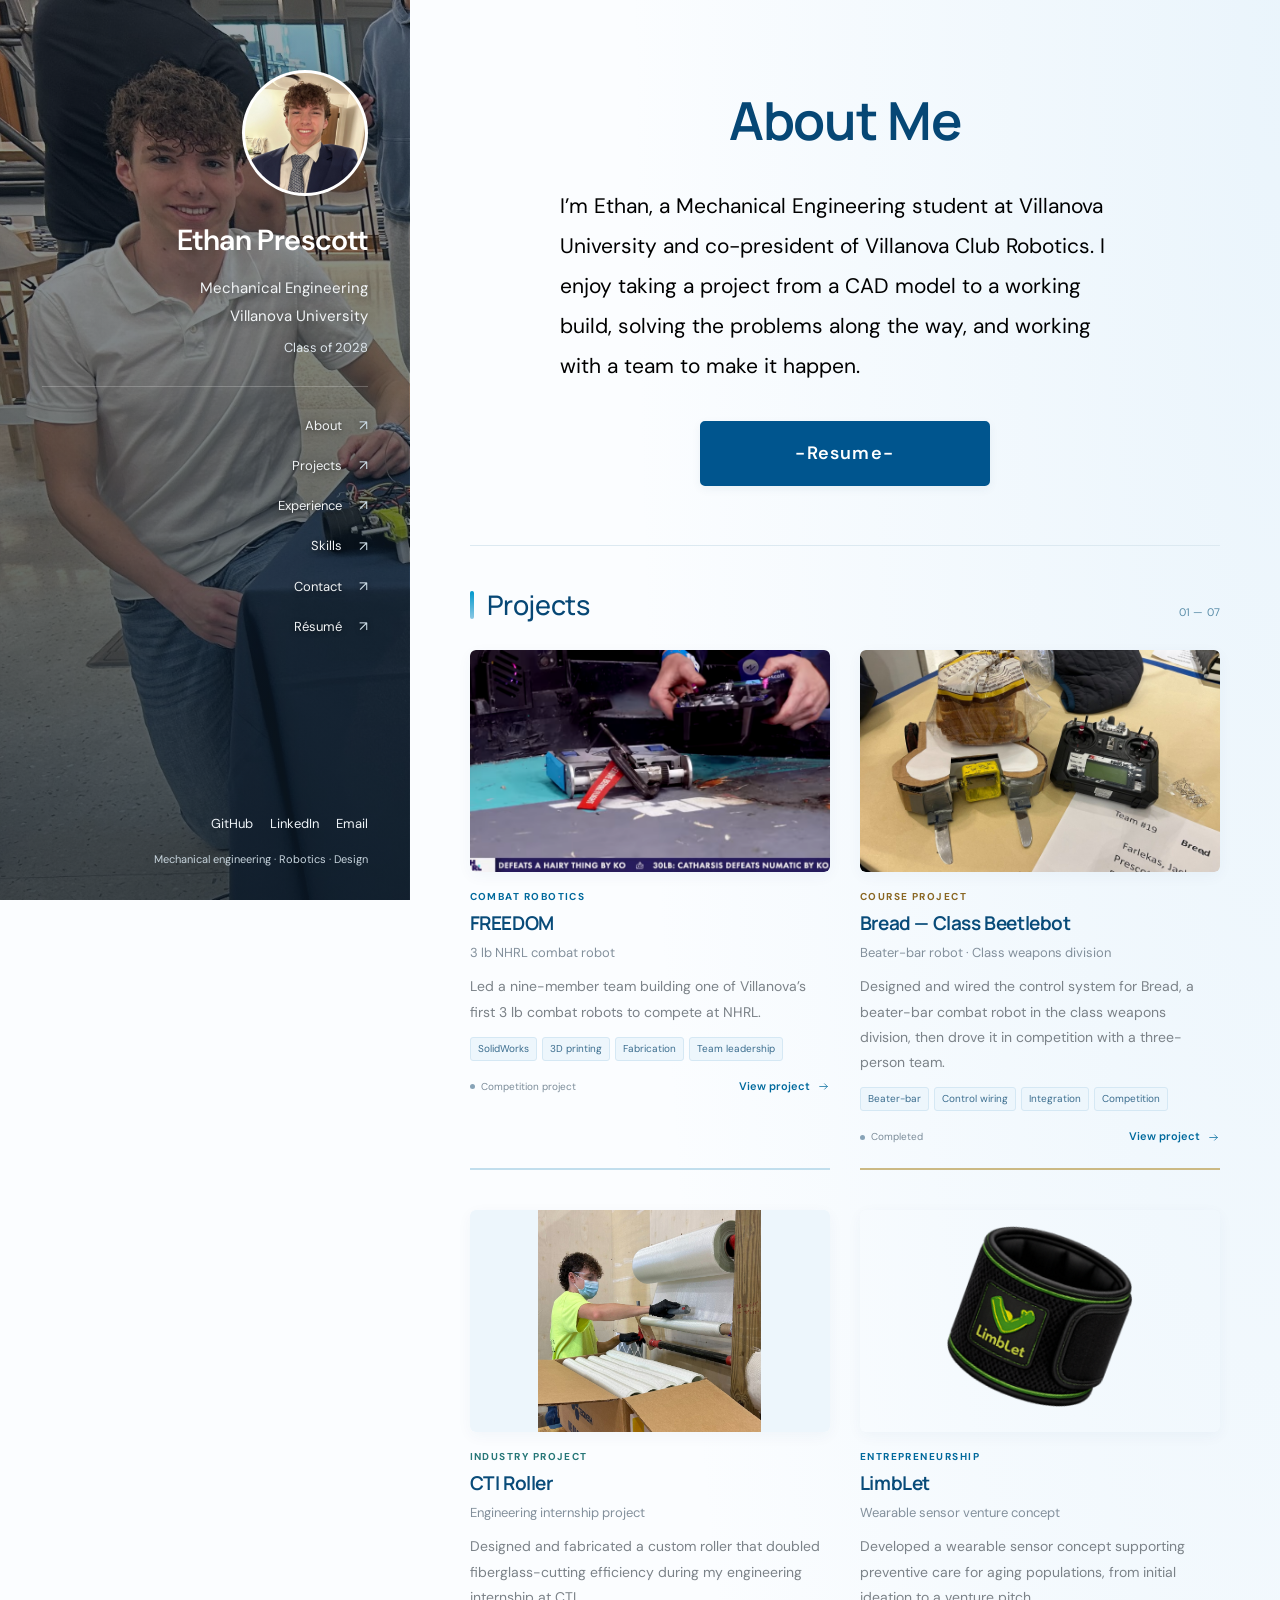
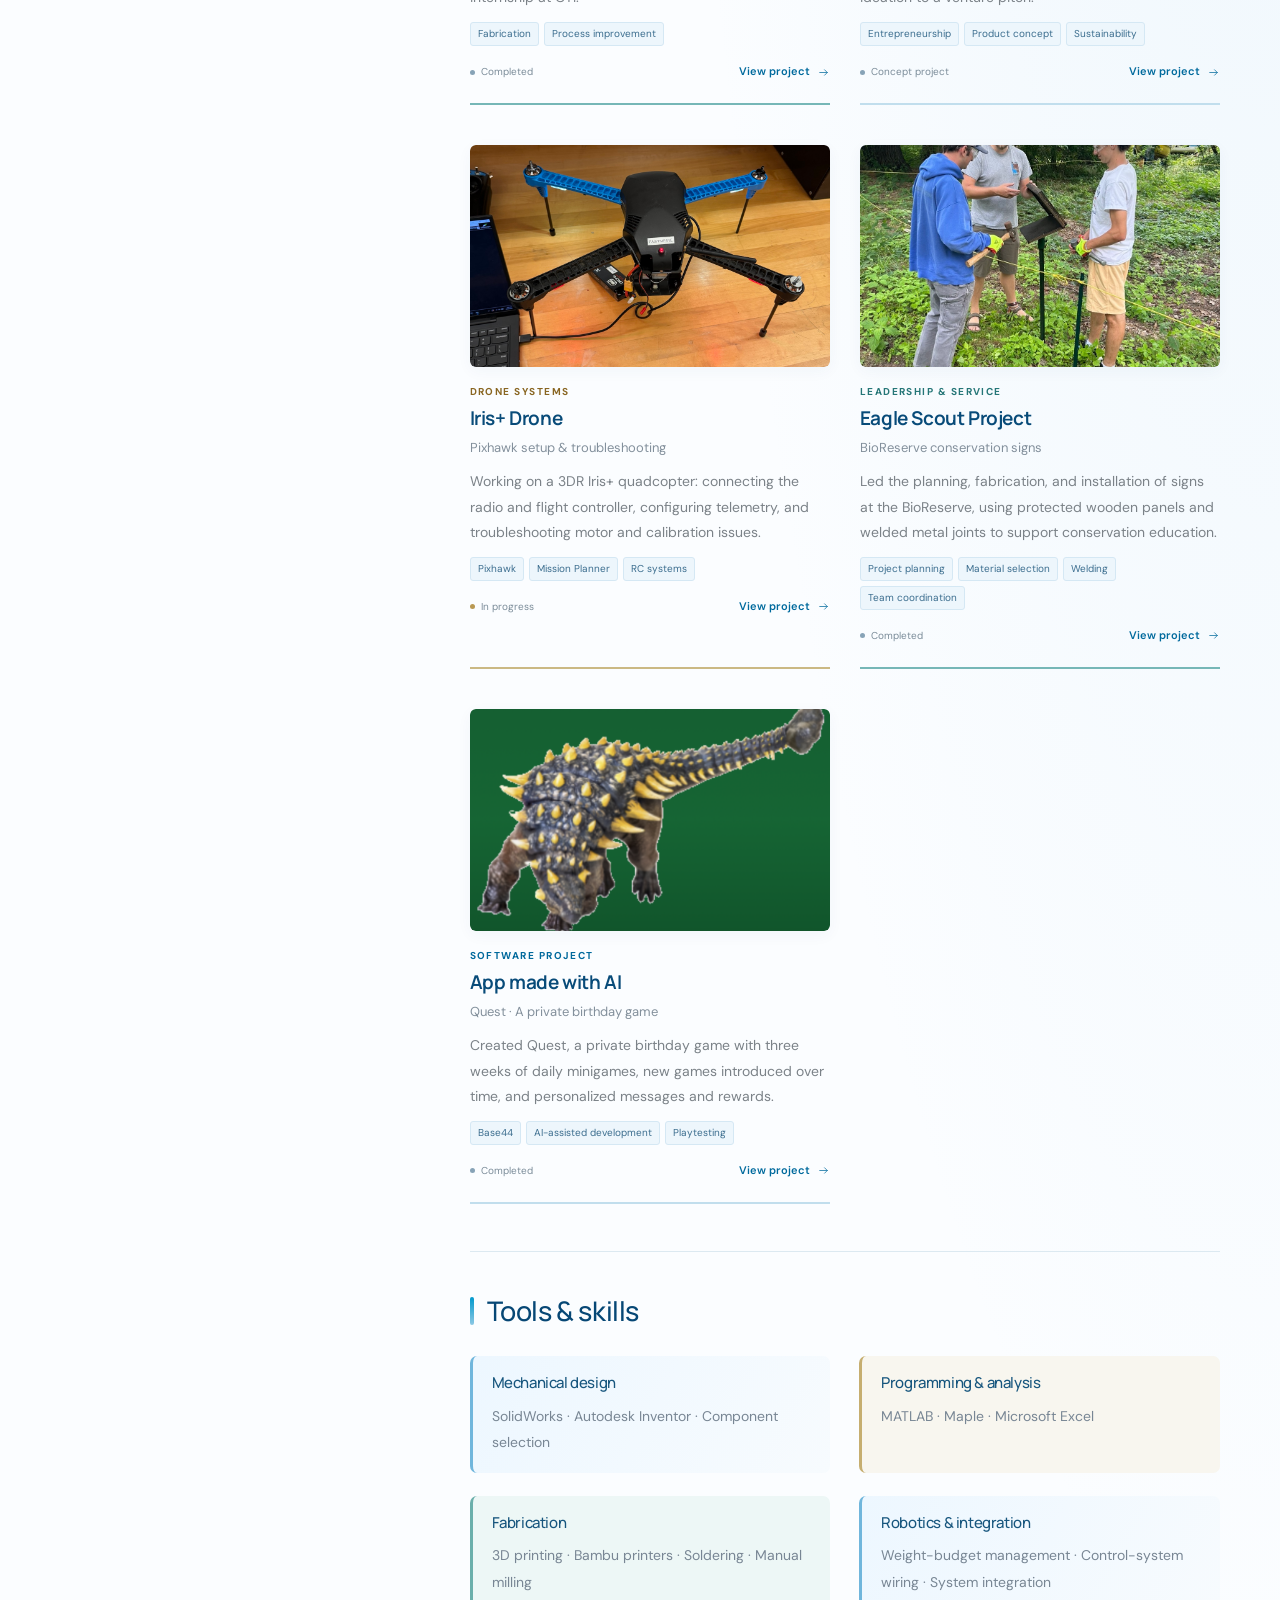
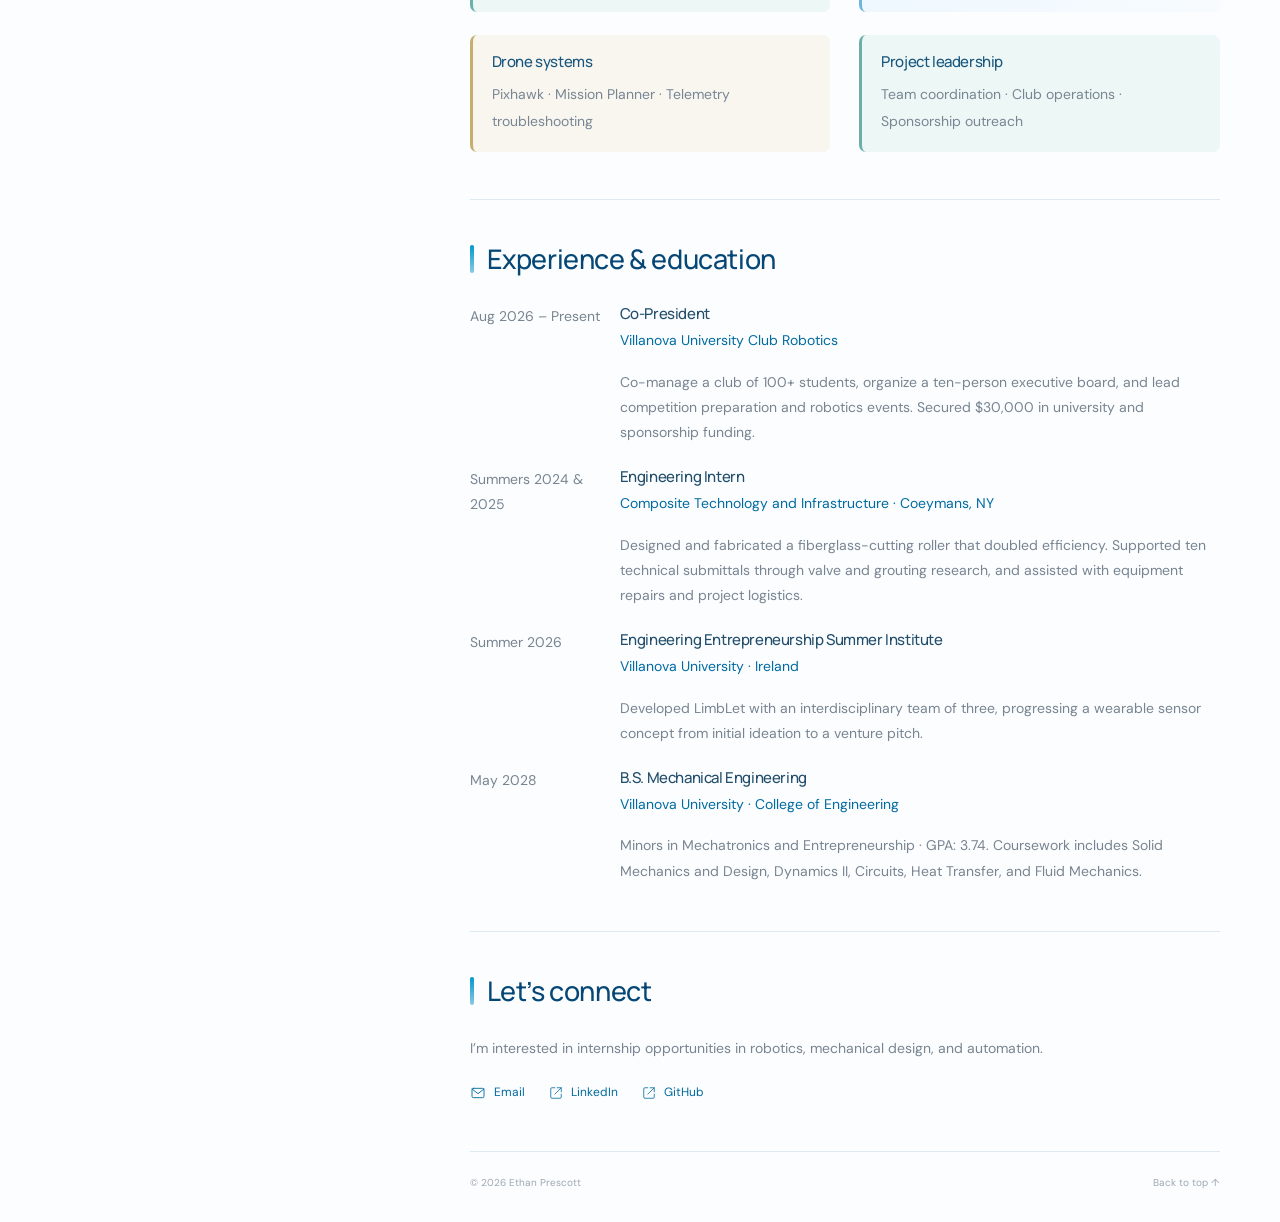
==== commit abcbd7e6: "Restore latest saved portfolio pages and styles" ====
--- a/index.html
+++ b/index.html
@@ -13,23 +13,23 @@
 <body id="top">
   <a class="skip-link" href="#main">Skip to content</a>
   <aside class="sidebar" aria-label="Profile and navigation">
-      <div class="identity"><a class="avatar" href="index.html" aria-label="Ethan Prescott home"><strong>EP</strong><span>Portrait</span></a><div><a class="sidebar-name" href="index.html">Ethan Prescott</a><p class="sidebar-degree">Mechanical Engineering<br>Villanova University</p><p class="sidebar-school">Class of 2028</p></div></div>
+      <div class="identity"><a class="avatar" href="index.html" aria-label="Ethan Prescott home"><img src="assets/images/ethan-profile.jpg" alt="Ethan Prescott"></a><div><a class="sidebar-name" href="index.html">Ethan Prescott</a><p class="sidebar-degree">Mechanical Engineering<br>Villanova University</p><p class="sidebar-school">Class of 2028</p></div></div>
       <button class="menu-toggle" type="button" aria-label="Open navigation" aria-controls="main-navigation" aria-expanded="false"><svg width="18" height="18" viewBox="0 0 24 24" fill="none" stroke="currentColor" stroke-width="1.35" stroke-linecap="round" stroke-linejoin="round" aria-hidden="true"><path d="M5 7h14M5 12h14M5 17h14"/></svg></button>
-      <div class="sidebar-rule"></div><nav class="sidebar-nav" id="main-navigation" aria-label="Main navigation"><a href="#about">About</a><a href="#projects">Projects</a><a href="#experience">Experience</a><a href="#contact">Contact</a><a href="assets/ethan-prescott-resume.pdf" target="_blank" rel="noopener noreferrer">Résumé</a></nav>
+      <div class="sidebar-rule"></div><nav class="sidebar-nav" id="main-navigation" aria-label="Main navigation"><a href="index.html#about">About</a><a href="index.html#projects">Projects</a><a href="index.html#experience">Experience</a><a href="index.html#skills">Skills</a><a href="index.html#contact">Contact</a><a href="resume.html">Résumé</a></nav>
       <div class="sidebar-bottom"><div class="sidebar-links"><a href="https://github.com/ethanjprescott-max" target="_blank" rel="noopener noreferrer">GitHub</a><a href="https://www.linkedin.com/in/ethan-prescott22" target="_blank" rel="noopener noreferrer">LinkedIn</a><a href="mailto:ethan.j.prescott@gmail.com">Email</a></div><p class="sidebar-footer">Mechanical engineering · Robotics · Design</p></div>
     </aside>
   <main class="main" id="main">
-    <section id="about" aria-labelledby="intro-title"><p class="eyebrow">Engineering portfolio</p><h1 class="intro-title" id="intro-title">Design. Build.<br><em>Make it work.</em></h1><p class="intro-copy">I’m a mechanical engineering student at Villanova University and co-president of Villanova Club Robotics. I enjoy taking a project from a CAD model to a working build, solving the problems along the way, and working with a team to make it happen.</p><div class="intro-actions"><a class="button primary" href="#projects">Explore my projects <svg width="14" height="14" viewBox="0 0 24 24" fill="none" stroke="currentColor" stroke-width="1.35" stroke-linecap="round" stroke-linejoin="round" aria-hidden="true"><path d="M5 12h14m-5-5 5 5-5 5"/></svg></a><a class="button" href="assets/ethan-prescott-resume.pdf" download><svg width="14" height="14" viewBox="0 0 24 24" fill="none" stroke="currentColor" stroke-width="1.35" stroke-linecap="round" stroke-linejoin="round" aria-hidden="true"><path d="M14 2H6a2 2 0 0 0-2 2v16a2 2 0 0 0 2 2h12a2 2 0 0 0 2-2V8Z"/><path d="M14 2v6h6M8 13h8M8 17h6"/></svg> Download résumé</a></div></section>
-    <section class="section" id="projects" aria-labelledby="projects-title"><div class="section-head"><h2 id="projects-title">Selected projects</h2><p>01 — 07</p></div><div class="project-grid"><article class="project-card">
+    <section id="about" aria-labelledby="intro-title"><h1 class="intro-title" id="intro-title">About Me</h1><p class="intro-copy">I’m Ethan, a Mechanical Engineering student at Villanova University and co-president of Villanova Club Robotics. I enjoy taking a project from a CAD model to a working build, solving the problems along the way, and working with a team to make it happen.</p><div class="intro-actions"><a class="button resume-button" href="resume.html">-Resume-</a></div></section>
+    <section class="section" id="projects" aria-labelledby="projects-title"><div class="section-head"><h2 id="projects-title">Projects</h2><p>01 — 07</p></div><div class="project-grid"><article class="project-card">
       <a class="cover-link" href="projects/freedom.html" aria-label="View FREEDOM"><img class="project-photo" src="assets/images/projects/freedom/robot-check-in.png" alt="FREEDOM" loading="lazy" decoding="async"></a>
       <p class="project-category">Combat robotics</p><h3 class="project-title"><a href="projects/freedom.html">FREEDOM</a></h3><p class="project-subtitle">3 lb NHRL combat robot</p><p class="project-summary">Led a nine-member team building one of Villanova’s first 3 lb combat robots to compete at NHRL.</p>
-      <div class="tags"><span class="tag">SolidWorks</span><span class="tag">Fabrication</span><span class="tag">Team leadership</span></div>
+      <div class="tags"><span class="tag">SolidWorks</span><span class="tag">3D printing</span><span class="tag">Fabrication</span><span class="tag">Team leadership</span></div>
       <div class="card-status"><span class="status ">Competition project</span><a class="text-link" href="projects/freedom.html" aria-label="View FREEDOM project">View project <svg width="13" height="13" viewBox="0 0 24 24" fill="none" stroke="currentColor" stroke-width="1.35" stroke-linecap="round" stroke-linejoin="round" aria-hidden="true"><path d="M5 12h14m-5-5 5 5-5 5"/></svg></a></div>
     </article><article class="project-card">
-      <a class="cover-link" href="projects/beetlebot.html" aria-label="View Class Beetlebot"><div class="photo-placeholder" role="img" aria-label="Class Beetlebot placeholder"><span class="photo-no">02</span><svg width="30" height="30" viewBox="0 0 24 24" fill="none" stroke="currentColor" stroke-width="1.35" stroke-linecap="round" stroke-linejoin="round" aria-hidden="true"><rect x="3" y="3" width="18" height="18" rx="2"/><circle cx="8.5" cy="8.5" r="1.5"/><path d="m21 15-5-5L5 21"/></svg><span>Photo to be added</span></div></a>
-      <p class="project-category">Course project</p><h3 class="project-title"><a href="projects/beetlebot.html">Class Beetlebot</a></h3><p class="project-subtitle">Beater-bar robot · Class weapons division</p><p class="project-summary">Designed and wired the control system for a beater-bar combat robot in the class weapons division, then drove it in competition with a three-person team.</p>
+      <a class="cover-link" href="projects/beetlebot.html" aria-label="View Bread — Class Beetlebot"><img class="project-photo" src="assets/images/projects/beetlebot/robot-and-controller.jpg" alt="Bread — Class Beetlebot" loading="lazy" decoding="async"></a>
+      <p class="project-category">Course project</p><h3 class="project-title"><a href="projects/beetlebot.html">Bread — Class Beetlebot</a></h3><p class="project-subtitle">Beater-bar robot · Class weapons division</p><p class="project-summary">Designed and wired the control system for Bread, a beater-bar combat robot in the class weapons division, then drove it in competition with a three-person team.</p>
       <div class="tags"><span class="tag">Beater-bar</span><span class="tag">Control wiring</span><span class="tag">Integration</span><span class="tag">Competition</span></div>
-      <div class="card-status"><span class="status ">Completed</span><a class="text-link" href="projects/beetlebot.html" aria-label="View Class Beetlebot project">View project <svg width="13" height="13" viewBox="0 0 24 24" fill="none" stroke="currentColor" stroke-width="1.35" stroke-linecap="round" stroke-linejoin="round" aria-hidden="true"><path d="M5 12h14m-5-5 5 5-5 5"/></svg></a></div>
+      <div class="card-status"><span class="status ">Completed</span><a class="text-link" href="projects/beetlebot.html" aria-label="View Bread — Class Beetlebot project">View project <svg width="13" height="13" viewBox="0 0 24 24" fill="none" stroke="currentColor" stroke-width="1.35" stroke-linecap="round" stroke-linejoin="round" aria-hidden="true"><path d="M5 12h14m-5-5 5 5-5 5"/></svg></a></div>
     </article><article class="project-card">
       <a class="cover-link contain" href="projects/cti-roller.html" aria-label="View CTI Roller"><img class="project-photo" src="assets/images/projects/cti-roller/fiberglass-cutting.jpg" alt="CTI Roller" loading="lazy" decoding="async"></a>
       <p class="project-category">Industry project</p><h3 class="project-title"><a href="projects/cti-roller.html">CTI Roller</a></h3><p class="project-subtitle">Engineering internship project</p><p class="project-summary">Designed and fabricated a custom roller that doubled fiberglass-cutting efficiency during my engineering internship at CTI.</p>
@@ -52,11 +52,11 @@
       <div class="card-status"><span class="status ">Completed</span><a class="text-link" href="projects/eagle-scout.html" aria-label="View Eagle Scout Project project">View project <svg width="13" height="13" viewBox="0 0 24 24" fill="none" stroke="currentColor" stroke-width="1.35" stroke-linecap="round" stroke-linejoin="round" aria-hidden="true"><path d="M5 12h14m-5-5 5 5-5 5"/></svg></a></div>
     </article><article class="project-card">
       <a class="cover-link" href="projects/personal-app.html" aria-label="View App made with AI"><img class="project-photo" src="assets/images/projects/personal-app/dinosaur-minigame.png" alt="App made with AI" loading="lazy" decoding="async"></a>
-      <p class="project-category">Software project</p><h3 class="project-title"><a href="projects/personal-app.html">App made with AI</a></h3><p class="project-subtitle">Quest · A private birthday game</p><p class="project-summary">Created Quest, a private birthday game with about a month of daily minigames, new games introduced over time, and personalized messages and rewards.</p>
+      <p class="project-category">Software project</p><h3 class="project-title"><a href="projects/personal-app.html">App made with AI</a></h3><p class="project-subtitle">Quest · A private birthday game</p><p class="project-summary">Created Quest, a private birthday game with three weeks of daily minigames, new games introduced over time, and personalized messages and rewards.</p>
       <div class="tags"><span class="tag">Base44</span><span class="tag">AI-assisted development</span><span class="tag">Playtesting</span></div>
       <div class="card-status"><span class="status ">Completed</span><a class="text-link" href="projects/personal-app.html" aria-label="View App made with AI project">View project <svg width="13" height="13" viewBox="0 0 24 24" fill="none" stroke="currentColor" stroke-width="1.35" stroke-linecap="round" stroke-linejoin="round" aria-hidden="true"><path d="M5 12h14m-5-5 5 5-5 5"/></svg></a></div>
     </article></div></section>
-    <section class="section" id="skills" aria-labelledby="skills-title"><div class="section-head"><h2 id="skills-title">Tools & skills</h2></div><div class="skills-grid"><div class="skill-group"><h3>Mechanical design</h3><p>SolidWorks · Autodesk Inventor · Component selection</p></div><div class="skill-group"><h3>Programming &amp; analysis</h3><p>MATLAB · Maple · Microsoft Excel</p></div><div class="skill-group"><h3>Fabrication</h3><p>3D printing · Soldering · Manual milling</p></div><div class="skill-group"><h3>Robotics &amp; integration</h3><p>Weight-budget management · Control-system wiring · System integration</p></div><div class="skill-group"><h3>Drone systems</h3><p>Pixhawk · Mission Planner · Telemetry troubleshooting</p></div><div class="skill-group"><h3>Project leadership</h3><p>Team coordination · Club operations · Sponsorship outreach</p></div></div></section>
+    <section class="section" id="skills" aria-labelledby="skills-title"><div class="section-head"><h2 id="skills-title">Tools & skills</h2></div><div class="skills-grid"><div class="skill-group"><h3>Mechanical design</h3><p>SolidWorks · Autodesk Inventor · Component selection</p></div><div class="skill-group"><h3>Programming &amp; analysis</h3><p>MATLAB · Maple · Microsoft Excel</p></div><div class="skill-group"><h3>Fabrication</h3><p>3D printing · Bambu printers · Soldering · Manual milling</p></div><div class="skill-group"><h3>Robotics &amp; integration</h3><p>Weight-budget management · Control-system wiring · System integration</p></div><div class="skill-group"><h3>Drone systems</h3><p>Pixhawk · Mission Planner · Telemetry troubleshooting</p></div><div class="skill-group"><h3>Project leadership</h3><p>Team coordination · Club operations · Sponsorship outreach</p></div></div></section>
     <section class="section" id="experience" aria-labelledby="experience-title"><div class="section-head"><h2 id="experience-title">Experience & education</h2></div><div class="experience-list"><article class="experience-item"><p class="experience-label">Aug 2026 – Present</p><div><h3>Co-President</h3><p class="organization">Villanova University Club Robotics</p><p>Co-manage a club of 100+ students, organize a ten-person executive board, and lead competition preparation and robotics events. Secured $30,000 in university and sponsorship funding.</p></div></article><article class="experience-item"><p class="experience-label">Summers 2024 &amp; 2025</p><div><h3>Engineering Intern</h3><p class="organization">Composite Technology and Infrastructure · Coeymans, NY</p><p>Designed and fabricated a fiberglass-cutting roller that doubled efficiency. Supported ten technical submittals through valve and grouting research, and assisted with equipment repairs and project logistics.</p></div></article><article class="experience-item"><p class="experience-label">Summer 2026</p><div><h3>Engineering Entrepreneurship Summer Institute</h3><p class="organization">Villanova University · Ireland</p><p>Developed LimbLet with an interdisciplinary team of three, progressing a wearable sensor concept from initial ideation to a venture pitch.</p></div></article><article class="experience-item"><p class="experience-label">May 2028</p><div><h3>B.S. Mechanical Engineering</h3><p class="organization">Villanova University · College of Engineering</p><p>Minors in Mechatronics and Entrepreneurship · GPA: 3.74. Coursework includes Solid Mechanics and Design, Dynamics II, Circuits, Heat Transfer, and Fluid Mechanics.</p></div></article></div></section>
     <section class="section" id="contact" aria-labelledby="contact-title"><div class="section-head"><h2 id="contact-title">Let’s connect</h2></div><p class="contact-copy">I’m interested in internship opportunities in robotics, mechanical design, and automation.</p><div class="contact-links"><a href="mailto:ethan.j.prescott@gmail.com"><svg width="16" height="16" viewBox="0 0 24 24" fill="none" stroke="currentColor" stroke-width="1.35" stroke-linecap="round" stroke-linejoin="round" aria-hidden="true"><rect x="3" y="5" width="18" height="14" rx="2"/><path d="m3 6 9 7 9-7"/></svg> Email</a><a href="https://www.linkedin.com/in/ethan-prescott22" target="_blank" rel="noopener noreferrer"><svg width="14" height="14" viewBox="0 0 24 24" fill="none" stroke="currentColor" stroke-width="1.35" stroke-linecap="round" stroke-linejoin="round" aria-hidden="true"><path d="M14 3h7v7m0-7L10 14"/><path d="M10 3H5a2 2 0 0 0-2 2v14a2 2 0 0 0 2 2h14a2 2 0 0 0 2-2v-5"/></svg> LinkedIn</a><a href="https://github.com/ethanjprescott-max" target="_blank" rel="noopener noreferrer"><svg width="14" height="14" viewBox="0 0 24 24" fill="none" stroke="currentColor" stroke-width="1.35" stroke-linecap="round" stroke-linejoin="round" aria-hidden="true"><path d="M14 3h7v7m0-7L10 14"/><path d="M10 3H5a2 2 0 0 0-2 2v14a2 2 0 0 0 2 2h14a2 2 0 0 0 2-2v-5"/></svg> GitHub</a></div></section>
     <footer class="site-footer"><span>© 2026 Ethan Prescott</span><a href="#top">Back to top ↑</a></footer></main>
--- a/assets/css/style.css
+++ b/assets/css/style.css
@@ -18,3 +18,125 @@
 .video-section{margin-top:34px}.video-section h2{font-size:20px;margin-bottom:18px}
 
 .cover-link.contain .project-photo{object-fit:contain;background:var(--wash)}.hero-photo.portrait-media{display:flex;justify-content:center;padding:16px;background:var(--wash);border:1px solid var(--line);border-radius:6px}.hero-photo.portrait-media .project-photo{width:auto;height:auto;max-width:100%;max-height:660px;aspect-ratio:auto;object-fit:contain}
+
+/* Photo-sidebar layout, inspired by Gavin Prescott's portfolio. */
+:root{--sidebar:32%;--ink:#565b61;--muted:#81878e;--blue:#426f88;--line:#e8e8e8}
+body{font-size:16px;line-height:1.8}
+.sidebar{padding:70px 42px 30px;text-align:right;background:linear-gradient(180deg,rgba(15,29,42,.38),rgba(12,26,39,.78)),url('../images/robotics-background.jpg') -104px center/cover no-repeat}
+.sidebar:before{display:none}
+.avatar{width:126px;height:126px;margin:0 0 24px auto;border:3px solid #ffffffb3;box-shadow:0 4px 24px #0003;background:#fff}
+.avatar img{object-position:50% 0%;transform:none}
+.sidebar-name{font-size:29px;font-weight:600;letter-spacing:-.6px;color:#fff}
+.sidebar-degree{font-size:15px;color:#f1f4f6;line-height:1.9;text-shadow:0 1px 8px #0006}
+.sidebar-school{color:#dde5eb;font-size:13px}
+.sidebar-rule{background:#ffffff38;margin:27px 0 20px}
+.sidebar-nav{align-items:flex-end;gap:3px}
+.sidebar-nav a{color:#f0f3f5;font-size:13px;gap:17px;text-shadow:0 1px 5px #0008}
+.sidebar-nav a:after{color:#d0e0ea}
+.sidebar-links{justify-content:flex-end;color:#eef3f7;font-size:13px}
+.sidebar-footer{color:#c7d4dd;font-size:11px}
+.main{padding:72px 60px 30px;max-width:1600px}
+h1,h2,h3{font-weight:500;letter-spacing:-.4px}
+.intro-title{font-size:32px;line-height:1.4;margin-bottom:23px}
+.eyebrow{color:#7d858b;font-size:10px}
+.intro-copy{font-size:16px;line-height:1.9;color:#777d83;max-width:760px}
+.button{font-size:13px;padding:10px 23px;border:2px solid #dedfe0;border-radius:5px;color:#606b72}
+.button.primary{background:transparent;border-color:#7a99aa;color:#355d75}
+.button.primary:hover{background:#f0f5f7}
+.section{margin-top:47px;padding-top:41px}
+h2{font-size:27px;color:#565b61}
+.project-grid{gap:40px 30px}
+.project-title{font-size:19px;color:#555c62}
+.project-summary{font-size:14px;line-height:1.8;color:#7b8288;min-height:0}
+.project-subtitle{font-size:13px}
+.project-category{font-size:10px}
+.tag{font-size:10px;background:#f5f5f5;color:#717b84;border:1px solid #e9ebed}
+.cover-link{border-radius:6px}
+.project-photo{transition:filter .2s}
+.cover-link:hover .project-photo{filter:brightness(.91)}
+.skill-group h3,.experience-item h3{font-size:15px}
+.skill-group p,.experience-item p{font-size:14px}
+.detail-copy{font-size:15px;color:#737b83}
+@media(min-width:1600px){.sidebar{padding:80px 55px 35px}.main{padding:80px 80px 30px}}
+@media(max-width:1200px){:root{--sidebar:31%}.sidebar{padding:55px 30px 28px}.main{padding:56px 40px 28px}.sidebar-name{font-size:25px}.sidebar-degree{font-size:13px}}
+@media(max-width:980px){:root{--sidebar:29%}.sidebar{padding:48px 24px 26px}.main{padding:48px 30px 26px}.avatar{width:106px;height:106px}.sidebar-name{font-size:23px}.sidebar-links{gap:12px;font-size:11px}.intro-copy{font-size:15px}.project-summary{font-size:13px}}
+@media(max-width:760px){
+html{scroll-padding-top:24px}
+.sidebar{position:relative;inset:auto;width:100%;padding:42px 24px 28px;min-height:440px;text-align:center;background-position:center 38%;display:flex;align-items:center}
+.identity{display:block}.avatar{width:116px;height:116px;margin:0 auto 16px}.sidebar-name{font-size:27px}.sidebar-degree{font-size:14px;line-height:1.65;margin-top:9px}.sidebar-degree br{display:block}.sidebar-school{display:block;margin-top:7px;color:#e0e7ed}
+.menu-toggle{display:none}.sidebar-rule{display:block;width:55px;margin:22px auto 12px}.sidebar-nav,.js-enabled .sidebar-nav{display:flex;flex-direction:row;justify-content:center;align-items:center;flex-wrap:wrap;gap:6px 22px;padding:0;max-width:440px}.sidebar-nav a{font-size:12px}.sidebar-bottom{display:block;margin-top:24px;padding-top:0}.sidebar-links{justify-content:center}.sidebar-footer{display:none}
+.main{margin:0;padding:35px 26px 24px}.intro-title{font-size:29px}.intro-copy{font-size:15px}.section{scroll-margin-top:24px}.project-summary{min-height:0}.project-grid{gap:34px 24px}
+}
+@media(max-width:480px){.main{padding:32px 23px 22px}.sidebar{min-height:425px}.project-grid{grid-template-columns:1fr}.project-summary{font-size:14px}.intro-actions{gap:10px}.intro-actions .button{font-size:12px;padding:9px 14px}.skills-grid{grid-template-columns:1fr}.detail-copy{font-size:14px}}
+
+/* The sidebar photograph moves gently with the project content. */
+@media(min-width:761px){.sidebar{background-position:center,-164px var(--photo-position,0%);background-size:cover,auto max(calc(100vh + 320px),32vw);background-repeat:no-repeat}}
+.page-intro{color:#777d83;margin-top:15px;font-size:15px}
+.resume-embed{display:block;width:100%;height:1000px;max-height:110vh;border:1px solid var(--line);margin-top:30px;border-radius:5px;background:#f7f8f9}
+.activity-item{padding:27px 0;border-bottom:1px solid var(--line)}
+.activity-item h3{font-size:20px;margin-bottom:9px}.activity-item p{color:#777d83;font-size:15px;line-height:1.9;max-width:740px}.activity-item .activity-meta{font-size:12px;color:var(--blue);margin-bottom:12px}.activity-item .text-link{margin-top:15px;font-size:13px}
+@media(max-width:760px){.resume-embed{height:75vh;min-height:420px}.activity-item h3{font-size:18px}}
+
+/* Villanova blues, warm highlights, and restrained entrance motion. */
+:root{--navy:#003b71;--blue:#006ca8;--ink:#334c61;--line:#dce9f1;--wash:#edf6fc}
+body{background:#fbfdff}
+.main{background:radial-gradient(ellipse at 100% 0,rgba(166,211,239,.2),transparent 650px)}
+h1,h2{color:#064775}h3{color:#224e6b}
+.intro-title{font-size:clamp(30px,3.1vw,43px);font-weight:650;letter-spacing:-1.1px}
+.eyebrow{color:#0074ac}.eyebrow:before{background:#54b5db}
+.section-head h2,.gallery-section h2,.video-section h2{position:relative;padding-left:17px}
+.section-head h2:before,.gallery-section h2:before,.video-section h2:before{content:'';position:absolute;left:0;top:4px;bottom:4px;width:4px;border-radius:3px;background:linear-gradient(#0098cc,#8cc8e4)}
+.section-head p{color:#5b8ea9}
+.intro-actions .button{background:#fff;box-shadow:0 3px 10px #164b7010;border-color:#9ac4de;color:#00588d}
+.intro-actions .button:first-child{background:#00558e;color:#fff;border-color:#00558e}
+.button{transition:background .2s,box-shadow .2s,transform .2s,border-color .2s}
+.button:hover{transform:translateY(-2px);box-shadow:0 6px 16px #164b7020;background:#eaf5fc}
+.intro-actions .button:first-child:hover{background:#003e6d}
+.project-card{border-bottom:2px solid #c1deed;padding-bottom:20px}
+.project-card:nth-child(3n+2){border-bottom-color:#cbb984}
+.project-card:nth-child(3n){border-bottom-color:#76b7b7}
+.project-category{color:#00699c;font-weight:700}
+.project-card:nth-child(3n+2) .project-category{color:#896622}
+.project-card:nth-child(3n) .project-category{color:#257677}
+.cover-link{box-shadow:0 4px 15px #174f6f0b;transition:transform .25s,box-shadow .25s}
+.cover-link:hover{transform:translateY(-4px);box-shadow:0 12px 24px #174f6f20}
+.project-title{color:#084b79}.project-title a:hover{color:#0080ba}
+.tag{background:#edf6fc;border-color:#d5e8f4;color:#3b6d8e}
+.text-link,.contact-links a{color:#006a9d}
+.skill-group{padding:17px 19px;border-radius:7px;background:linear-gradient(120deg,#edf7ff,#f7fbfe);border-left:3px solid #70b6dc}
+.skill-group:nth-child(3n+2){background:#f8f6ef;border-color:#c6ae70}
+.skill-group:nth-child(3n){background:#edf7f6;border-color:#6bafab}
+.skill-group h3{color:#17567e}
+.experience-item .organization{color:#006ba1}
+.detail-heading span{color:#0084b5;background:#e7f4fc;border-radius:50%;width:28px;height:28px;display:grid;place-items:center;flex-shrink:0}
+.project-meta{background:#edf6fc;padding:18px;border-radius:6px;border-color:#dceaf4}
+.project-meta dt{color:#4583a5}.project-meta dd{color:#315e79}
+.sidebar-nav a{transition:color .2s,transform .2s}.sidebar-nav a:hover{color:#a8e2ff;transform:translateX(-4px)}
+.sidebar-nav a[aria-current]{color:#a8e2ff}
+.reveal-heading{opacity:0;transform:translate3d(22px,16px,0);transition:opacity 1.2s ease,transform 1.2s cubic-bezier(.2,.65,.25,1);transition-delay:var(--reveal-delay,0ms)}
+.reveal-heading.is-visible{opacity:1;transform:translate3d(0,0,0)}
+@media(prefers-reduced-motion:reduce){.reveal-heading{opacity:1;transform:none;transition:none}.button:hover,.cover-link:hover,.sidebar-nav a:hover{transform:none}}
+
+/* Center the introduction and its actions. */
+#about{text-align:center}
+#about .eyebrow,#about .intro-actions{justify-content:center}
+#about .intro-title,#about .intro-copy{margin-left:auto;margin-right:auto}
+.main{overflow-x:clip}
+
+#about .intro-copy{max-width:570px;width:84%;margin-left:auto;margin-right:auto}
+#about .resume-button{min-width:240px;padding:12px 44px;letter-spacing:1px;font-size:14px}
+@media(max-width:480px){#about .intro-copy{width:90%}#about .resume-button{min-width:220px;max-width:100%}}
+
+#about .intro-copy{color:#000;text-align:left}
+
+#about .intro-copy{font-size:18px;line-height:1.9}
+
+/* Larger introduction, with proportional sizing on smaller screens. */
+#about{padding-top:12px;padding-bottom:12px}
+#about .intro-title{font-size:clamp(40px,4.1vw,56px);margin-bottom:30px}
+#about .intro-copy{font-size:21px;line-height:1.9}
+#about .intro-actions{margin-top:34px}
+#about .resume-button{min-width:290px;padding:15px 54px;font-size:18px;letter-spacing:1.2px}
+@media(max-width:480px){#about .intro-title{font-size:40px}#about .intro-copy{font-size:19px}#about .resume-button{min-width:250px;padding:14px 38px;font-size:17px}}
+
+.design-comparison{margin-top:25px}.design-comparison h3{margin-bottom:16px;font-size:19px;color:#17567e}.design-comparison .project-photo{aspect-ratio:1.2;object-fit:contain;background:#edf6fc}.design-comparison figcaption{font-size:12px;color:#526c80;margin-top:10px}
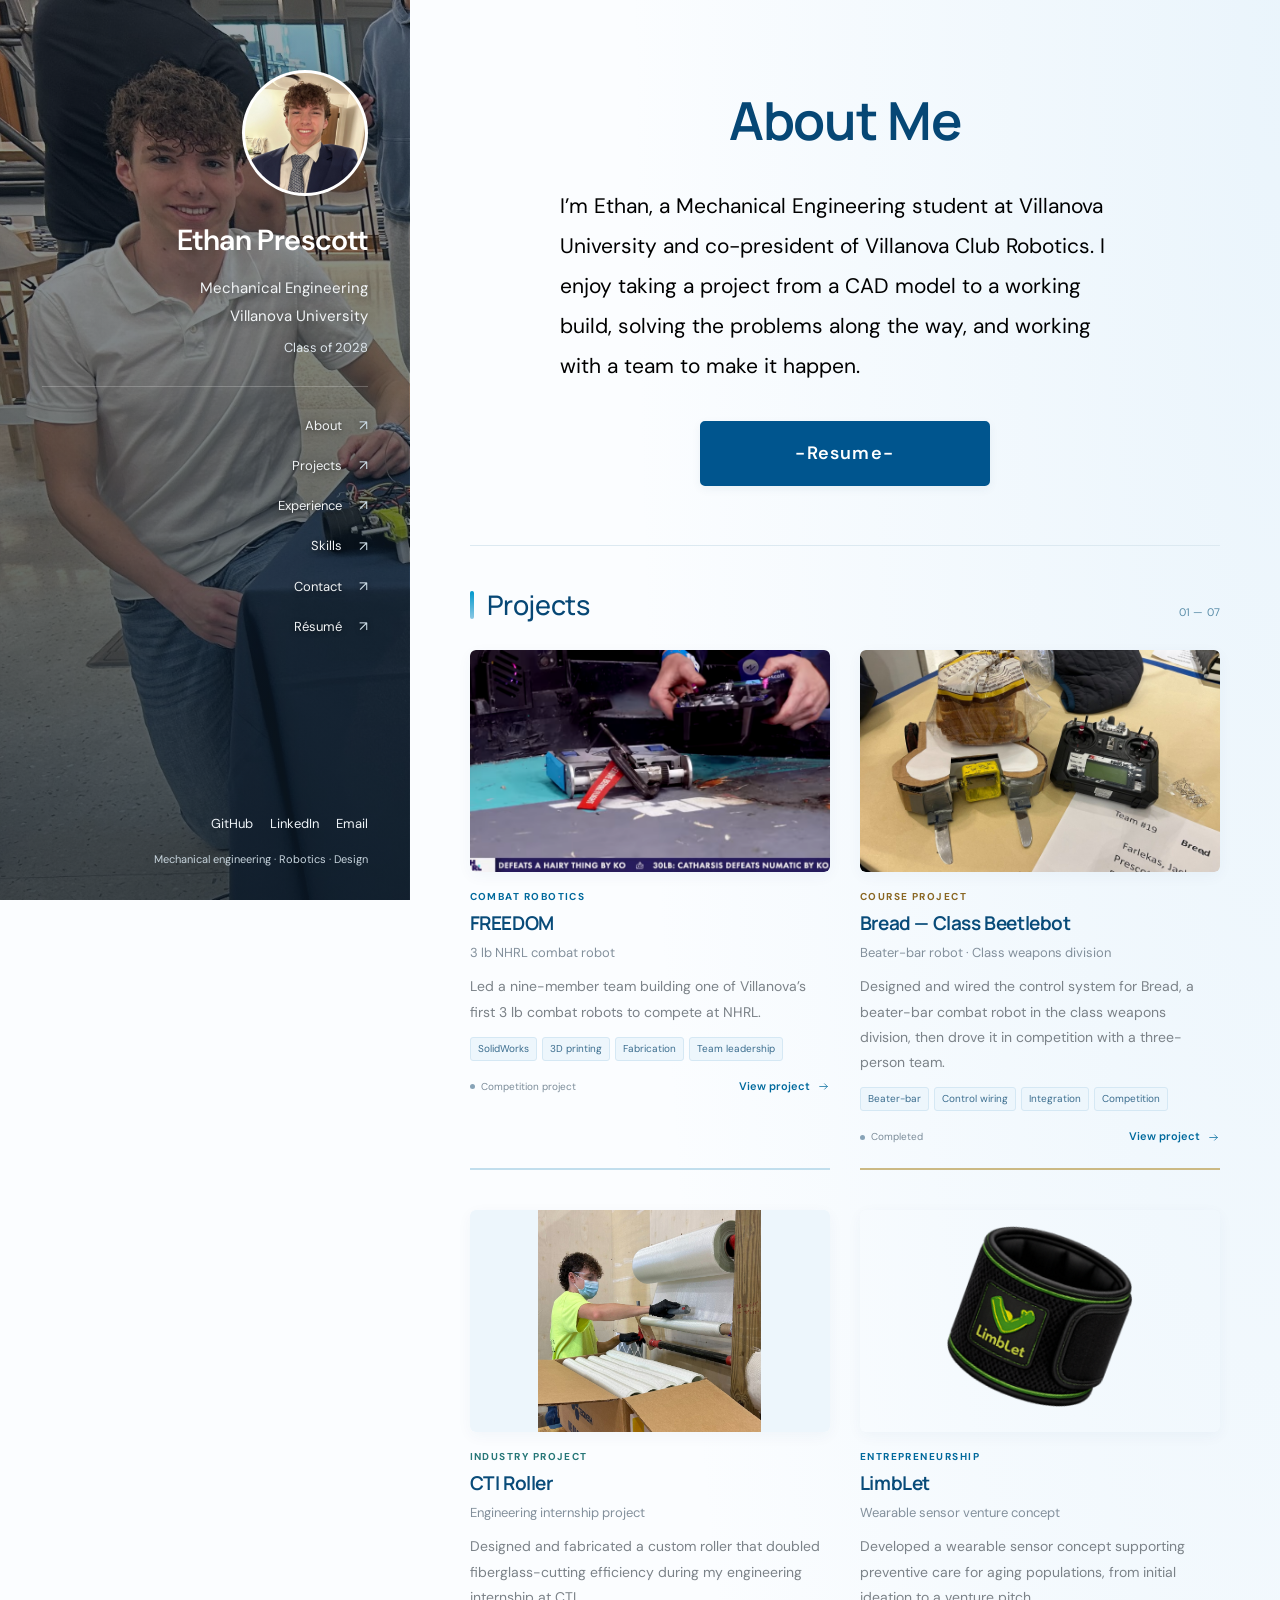
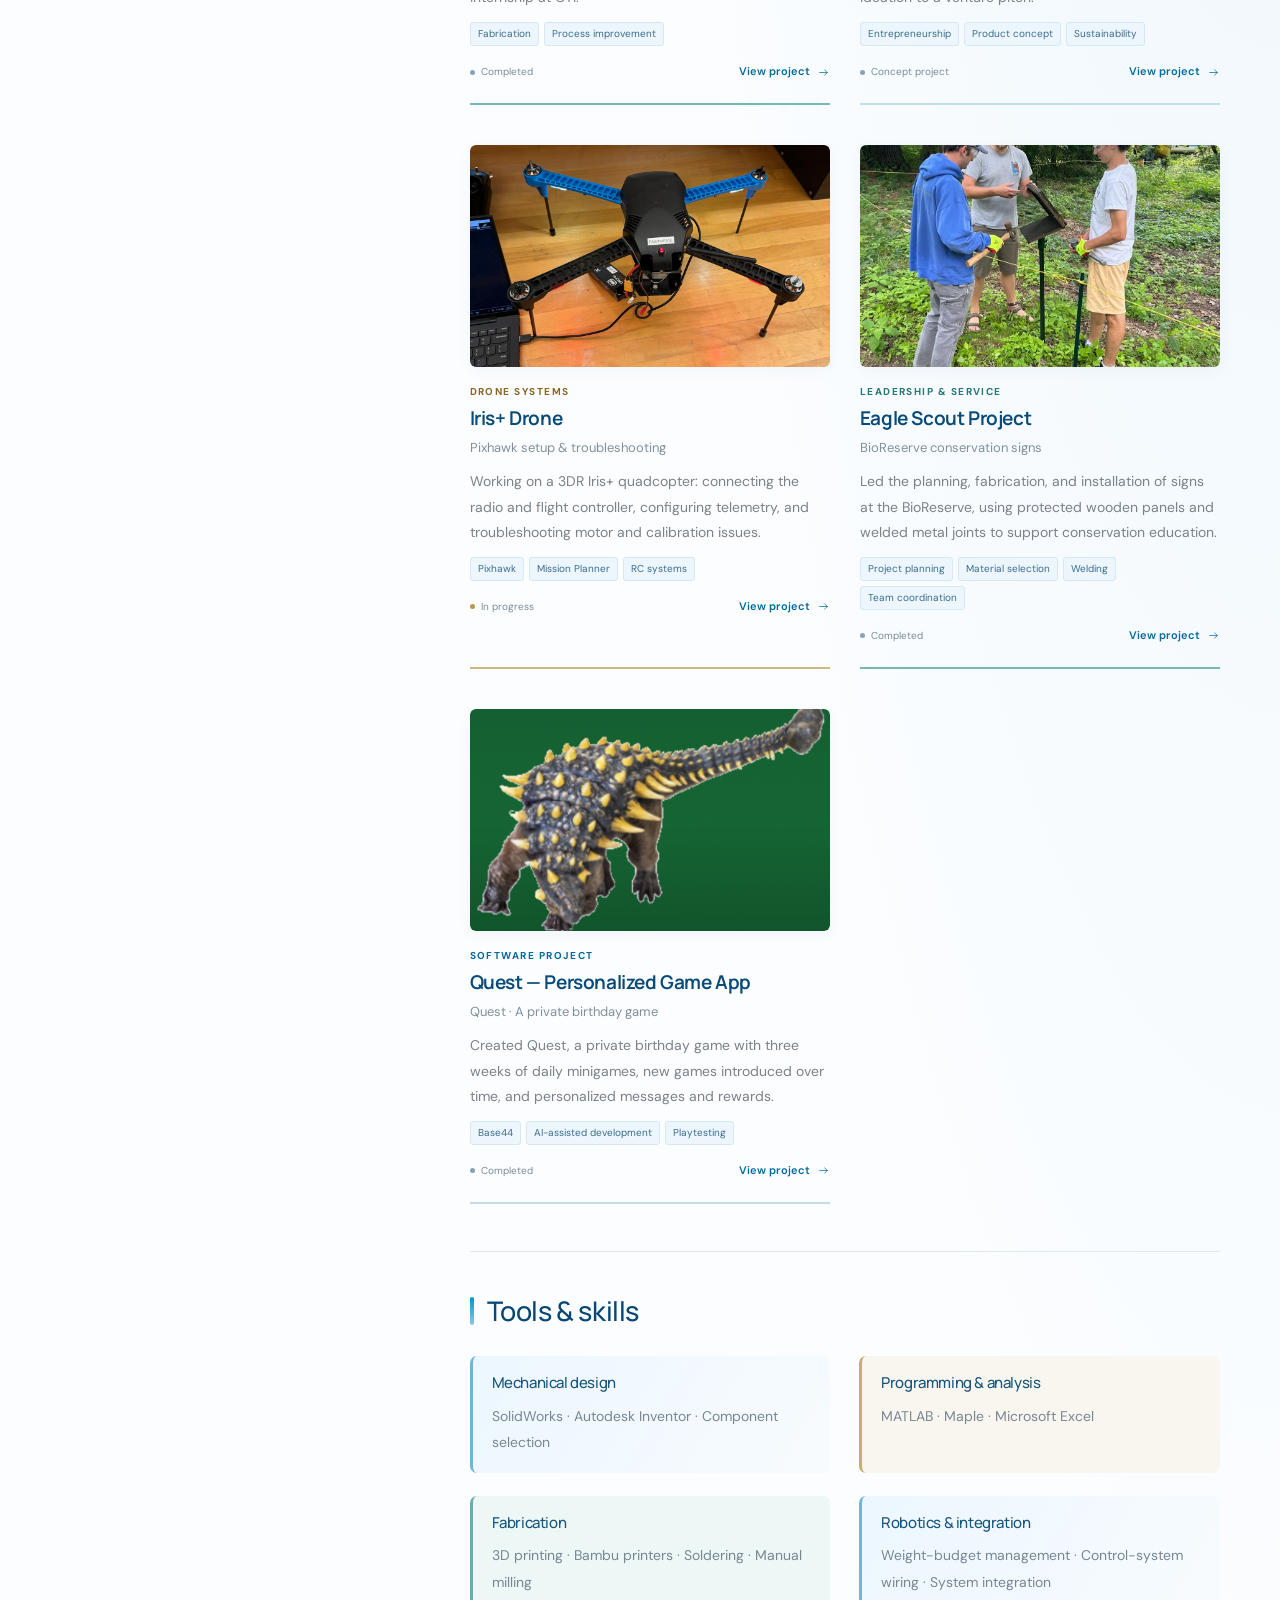
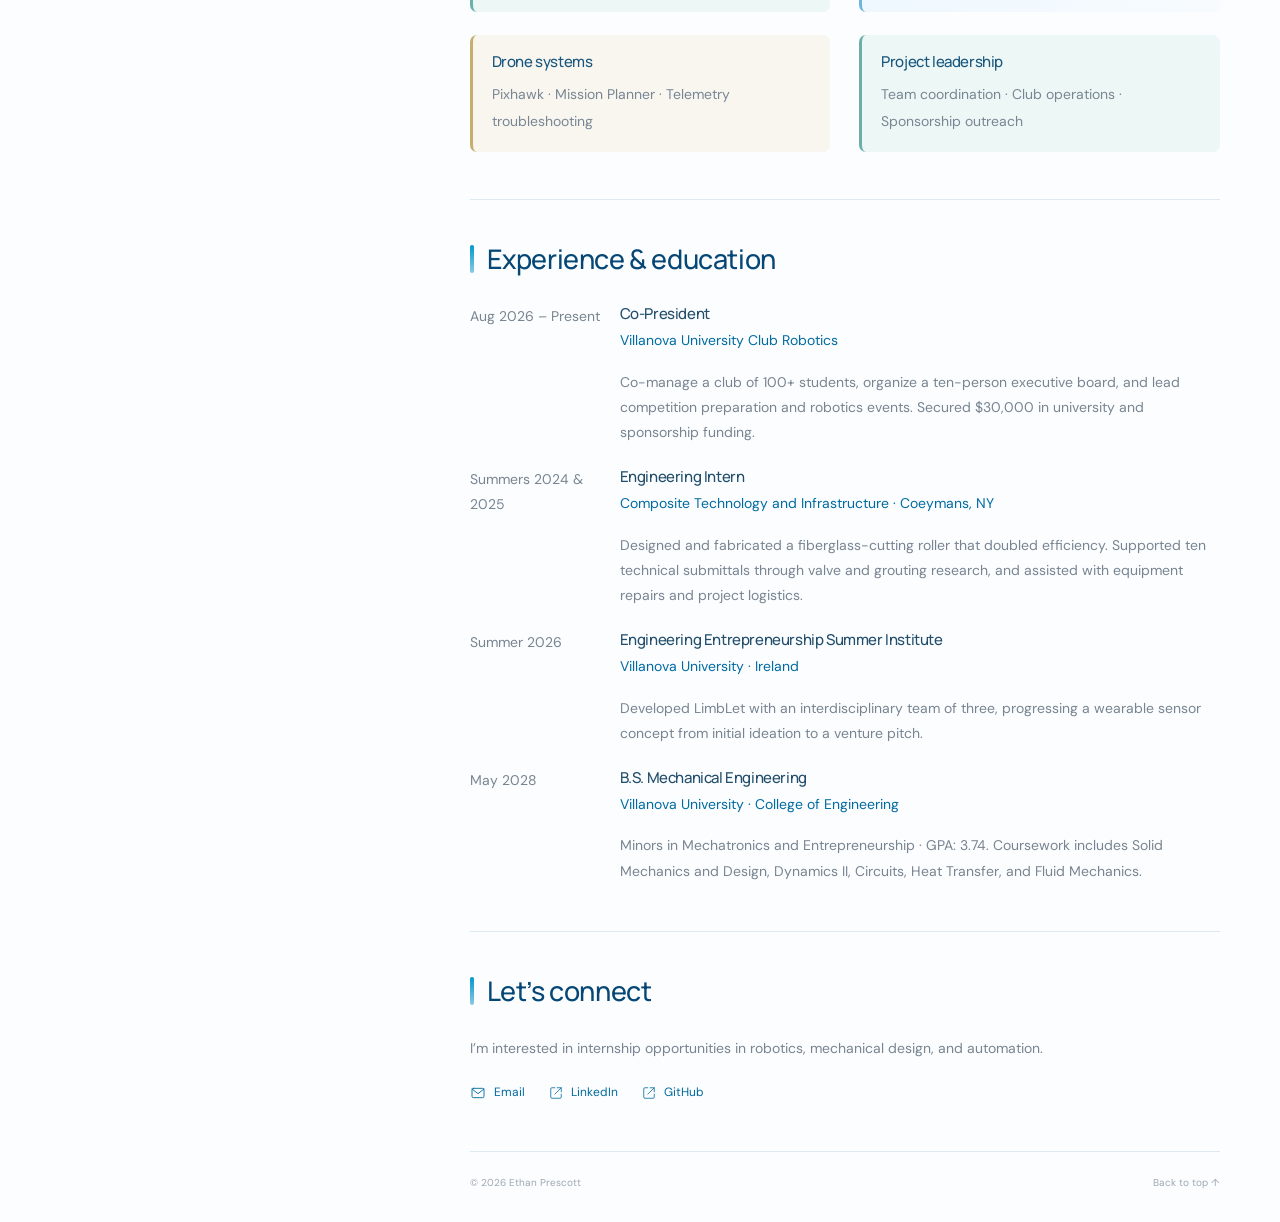
==== commit 1b4172e9: "Rename app project to Quest — Personalized Game App" ====
--- a/index.html
+++ b/index.html
@@ -51,10 +51,10 @@
       <div class="tags"><span class="tag">Project planning</span><span class="tag">Material selection</span><span class="tag">Welding</span><span class="tag">Team coordination</span></div>
       <div class="card-status"><span class="status ">Completed</span><a class="text-link" href="projects/eagle-scout.html" aria-label="View Eagle Scout Project project">View project <svg width="13" height="13" viewBox="0 0 24 24" fill="none" stroke="currentColor" stroke-width="1.35" stroke-linecap="round" stroke-linejoin="round" aria-hidden="true"><path d="M5 12h14m-5-5 5 5-5 5"/></svg></a></div>
     </article><article class="project-card">
-      <a class="cover-link" href="projects/personal-app.html" aria-label="View App made with AI"><img class="project-photo" src="assets/images/projects/personal-app/dinosaur-minigame.png" alt="App made with AI" loading="lazy" decoding="async"></a>
-      <p class="project-category">Software project</p><h3 class="project-title"><a href="projects/personal-app.html">App made with AI</a></h3><p class="project-subtitle">Quest · A private birthday game</p><p class="project-summary">Created Quest, a private birthday game with three weeks of daily minigames, new games introduced over time, and personalized messages and rewards.</p>
+      <a class="cover-link" href="projects/personal-app.html" aria-label="View Quest — Personalized Game App"><img class="project-photo" src="assets/images/projects/personal-app/dinosaur-minigame.png" alt="Quest — Personalized Game App" loading="lazy" decoding="async"></a>
+      <p class="project-category">Software project</p><h3 class="project-title"><a href="projects/personal-app.html">Quest — Personalized Game App</a></h3><p class="project-subtitle">Quest · A private birthday game</p><p class="project-summary">Created Quest, a private birthday game with three weeks of daily minigames, new games introduced over time, and personalized messages and rewards.</p>
       <div class="tags"><span class="tag">Base44</span><span class="tag">AI-assisted development</span><span class="tag">Playtesting</span></div>
-      <div class="card-status"><span class="status ">Completed</span><a class="text-link" href="projects/personal-app.html" aria-label="View App made with AI project">View project <svg width="13" height="13" viewBox="0 0 24 24" fill="none" stroke="currentColor" stroke-width="1.35" stroke-linecap="round" stroke-linejoin="round" aria-hidden="true"><path d="M5 12h14m-5-5 5 5-5 5"/></svg></a></div>
+      <div class="card-status"><span class="status ">Completed</span><a class="text-link" href="projects/personal-app.html" aria-label="View Quest — Personalized Game App project">View project <svg width="13" height="13" viewBox="0 0 24 24" fill="none" stroke="currentColor" stroke-width="1.35" stroke-linecap="round" stroke-linejoin="round" aria-hidden="true"><path d="M5 12h14m-5-5 5 5-5 5"/></svg></a></div>
     </article></div></section>
     <section class="section" id="skills" aria-labelledby="skills-title"><div class="section-head"><h2 id="skills-title">Tools & skills</h2></div><div class="skills-grid"><div class="skill-group"><h3>Mechanical design</h3><p>SolidWorks · Autodesk Inventor · Component selection</p></div><div class="skill-group"><h3>Programming &amp; analysis</h3><p>MATLAB · Maple · Microsoft Excel</p></div><div class="skill-group"><h3>Fabrication</h3><p>3D printing · Bambu printers · Soldering · Manual milling</p></div><div class="skill-group"><h3>Robotics &amp; integration</h3><p>Weight-budget management · Control-system wiring · System integration</p></div><div class="skill-group"><h3>Drone systems</h3><p>Pixhawk · Mission Planner · Telemetry troubleshooting</p></div><div class="skill-group"><h3>Project leadership</h3><p>Team coordination · Club operations · Sponsorship outreach</p></div></div></section>
     <section class="section" id="experience" aria-labelledby="experience-title"><div class="section-head"><h2 id="experience-title">Experience & education</h2></div><div class="experience-list"><article class="experience-item"><p class="experience-label">Aug 2026 – Present</p><div><h3>Co-President</h3><p class="organization">Villanova University Club Robotics</p><p>Co-manage a club of 100+ students, organize a ten-person executive board, and lead competition preparation and robotics events. Secured $30,000 in university and sponsorship funding.</p></div></article><article class="experience-item"><p class="experience-label">Summers 2024 &amp; 2025</p><div><h3>Engineering Intern</h3><p class="organization">Composite Technology and Infrastructure · Coeymans, NY</p><p>Designed and fabricated a fiberglass-cutting roller that doubled efficiency. Supported ten technical submittals through valve and grouting research, and assisted with equipment repairs and project logistics.</p></div></article><article class="experience-item"><p class="experience-label">Summer 2026</p><div><h3>Engineering Entrepreneurship Summer Institute</h3><p class="organization">Villanova University · Ireland</p><p>Developed LimbLet with an interdisciplinary team of three, progressing a wearable sensor concept from initial ideation to a venture pitch.</p></div></article><article class="experience-item"><p class="experience-label">May 2028</p><div><h3>B.S. Mechanical Engineering</h3><p class="organization">Villanova University · College of Engineering</p><p>Minors in Mechatronics and Entrepreneurship · GPA: 3.74. Coursework includes Solid Mechanics and Design, Dynamics II, Circuits, Heat Transfer, and Fluid Mechanics.</p></div></article></div></section>
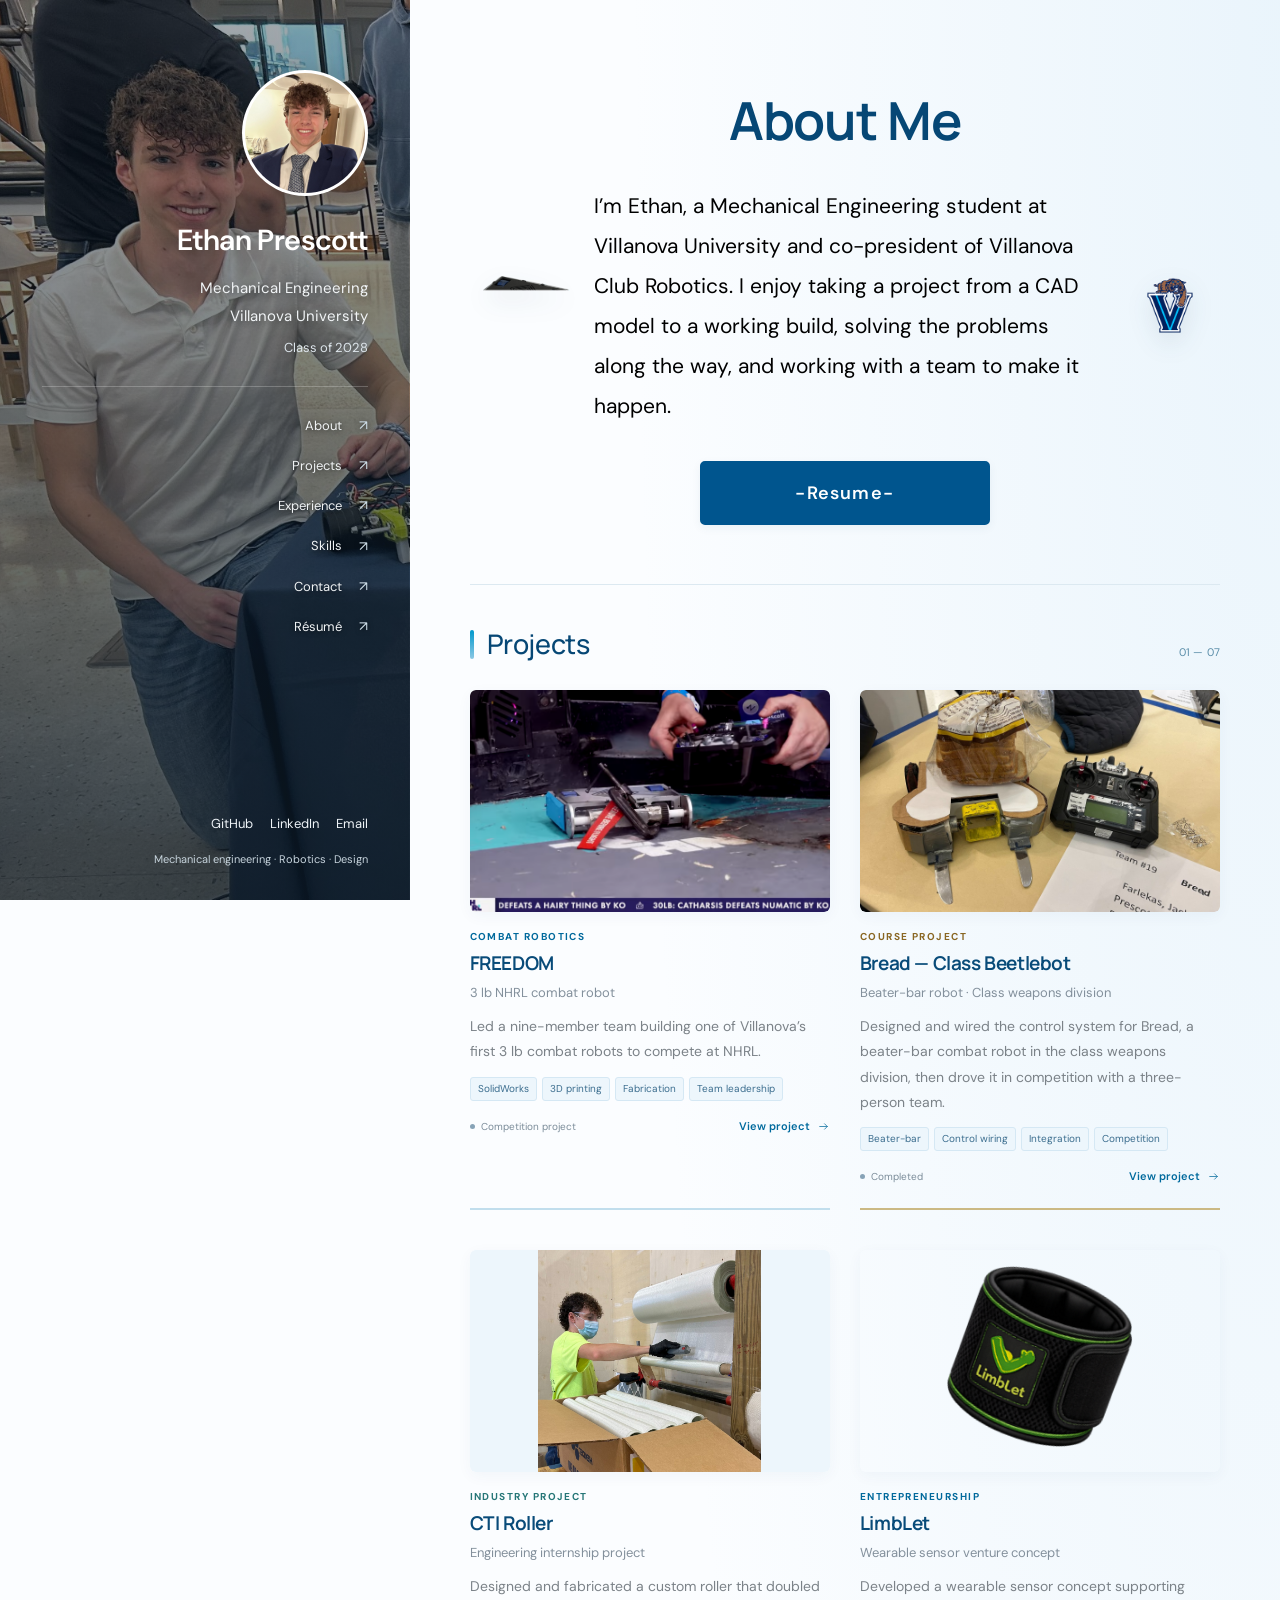
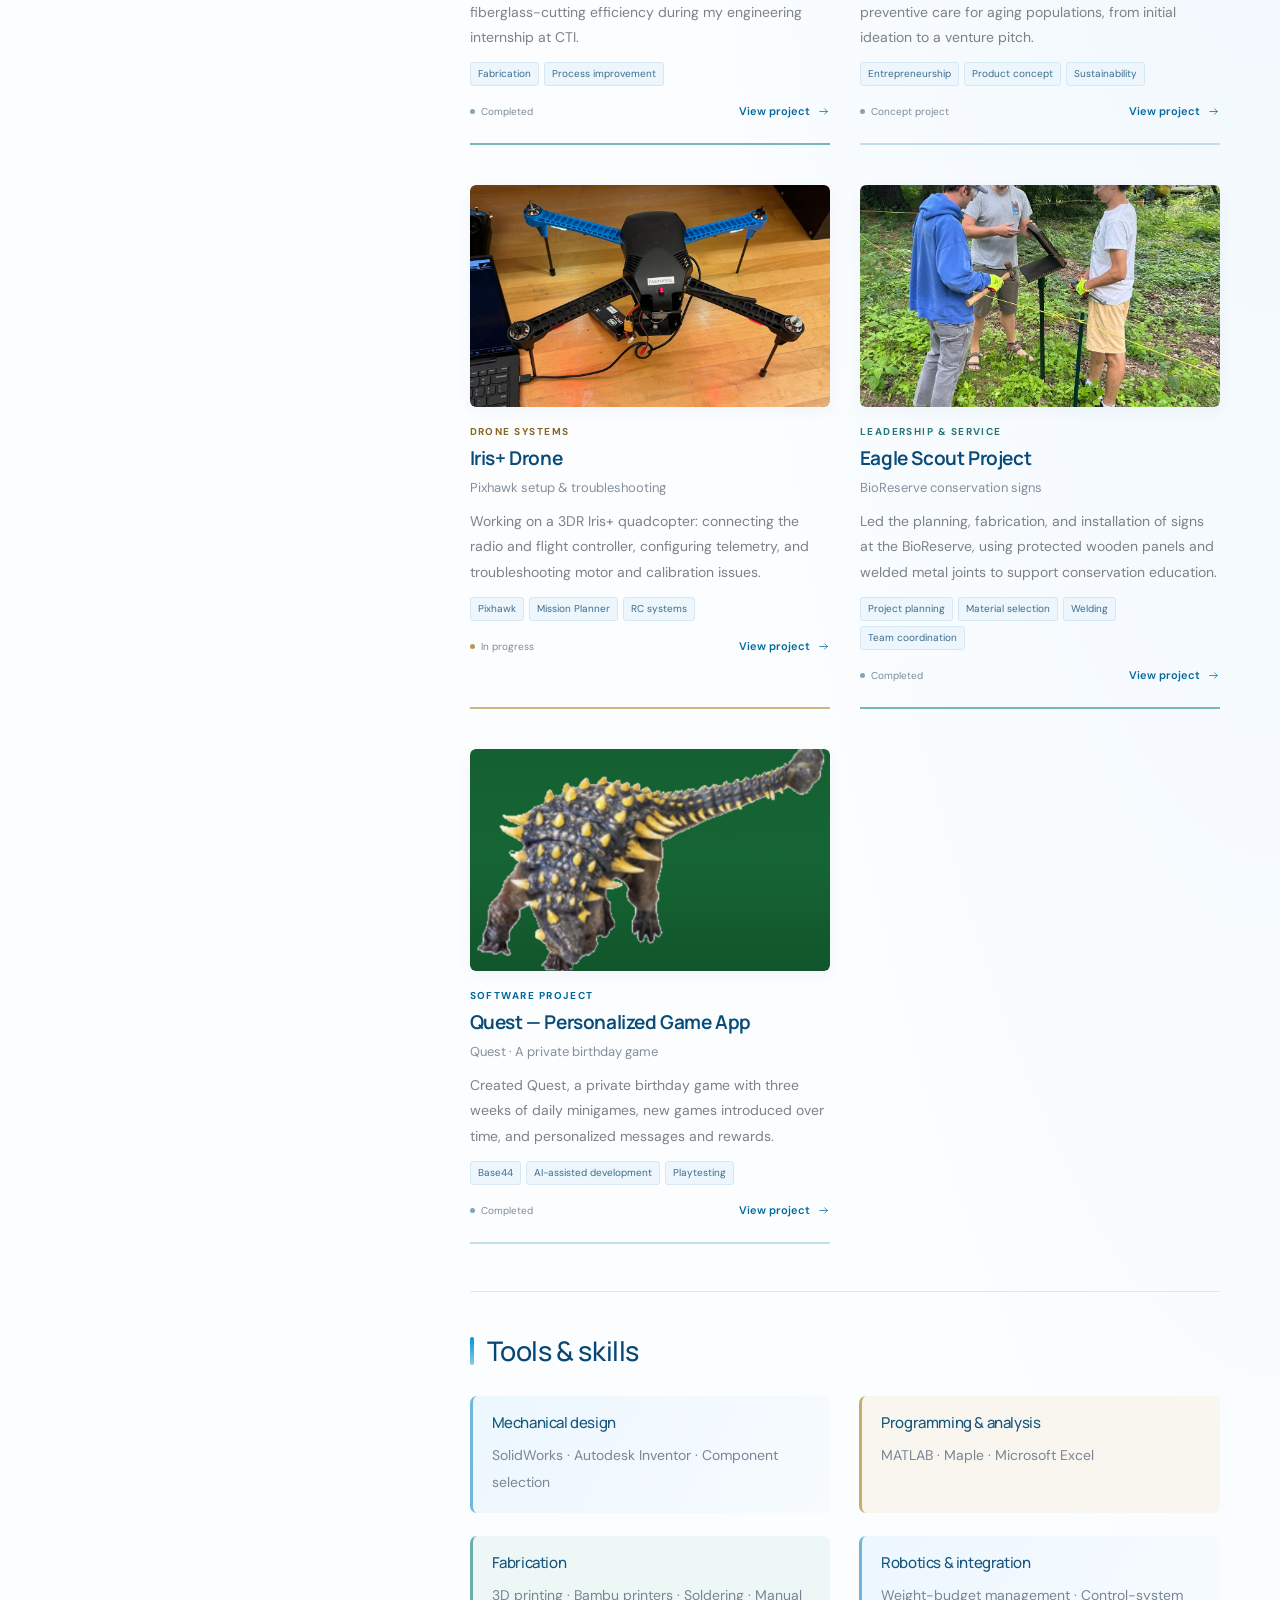
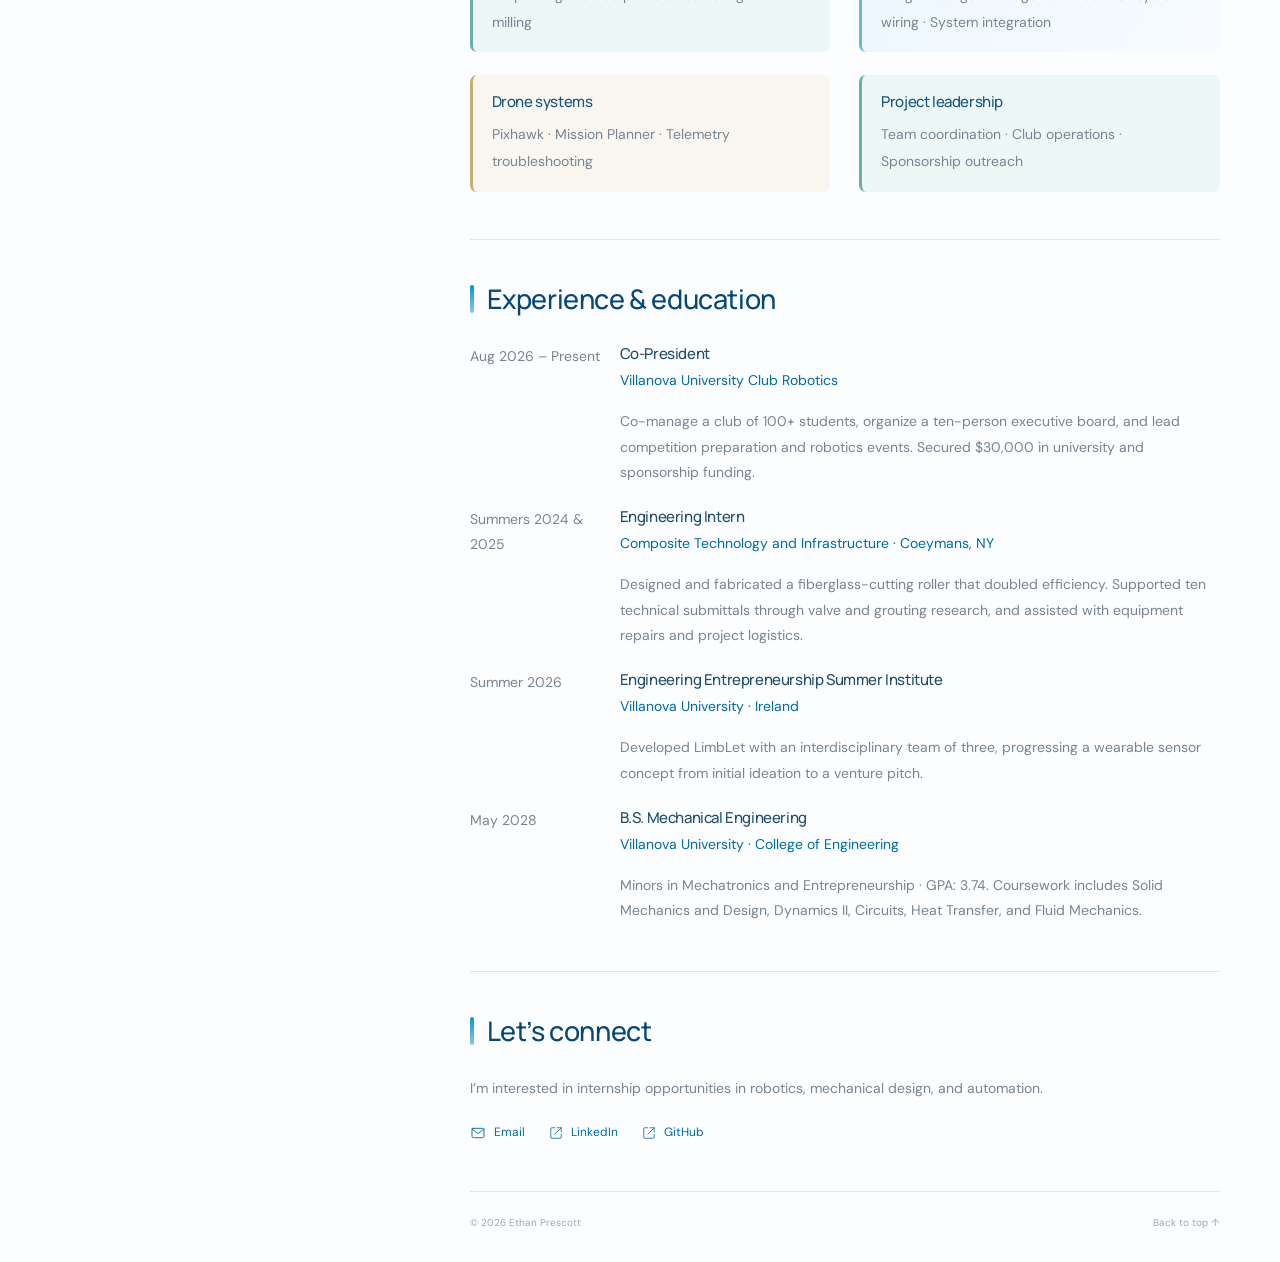
==== commit 4de7ab9b: "Add FREEDOM and Villanova images beside About Me with responsive layout" ====
--- a/index.html
+++ b/index.html
@@ -19,7 +19,7 @@
       <div class="sidebar-bottom"><div class="sidebar-links"><a href="https://github.com/ethanjprescott-max" target="_blank" rel="noopener noreferrer">GitHub</a><a href="https://www.linkedin.com/in/ethan-prescott22" target="_blank" rel="noopener noreferrer">LinkedIn</a><a href="mailto:ethan.j.prescott@gmail.com">Email</a></div><p class="sidebar-footer">Mechanical engineering · Robotics · Design</p></div>
     </aside>
   <main class="main" id="main">
-    <section id="about" aria-labelledby="intro-title"><h1 class="intro-title" id="intro-title">About Me</h1><p class="intro-copy">I’m Ethan, a Mechanical Engineering student at Villanova University and co-president of Villanova Club Robotics. I enjoy taking a project from a CAD model to a working build, solving the problems along the way, and working with a team to make it happen.</p><div class="intro-actions"><a class="button resume-button" href="resume.html">-Resume-</a></div></section>
+    <section id="about" aria-labelledby="intro-title"><div class="about-layout"><img class="about-art about-freedom" src="assets/images/freedom-removebg.png" alt="FREEDOM combat robot"><div class="about-text"><h1 class="intro-title" id="intro-title">About Me</h1><p class="intro-copy">I’m Ethan, a Mechanical Engineering student at Villanova University and co-president of Villanova Club Robotics. I enjoy taking a project from a CAD model to a working build, solving the problems along the way, and working with a team to make it happen.</p><div class="intro-actions"><a class="button resume-button" href="resume.html">-Resume-</a></div></div><img class="about-art about-villanova" src="assets/images/Villanova-Wildcats-Emblem.png" alt="Villanova Wildcats emblem"></div></section>
     <section class="section" id="projects" aria-labelledby="projects-title"><div class="section-head"><h2 id="projects-title">Projects</h2><p>01 — 07</p></div><div class="project-grid"><article class="project-card">
       <a class="cover-link" href="projects/freedom.html" aria-label="View FREEDOM"><img class="project-photo" src="assets/images/projects/freedom/robot-check-in.png" alt="FREEDOM" loading="lazy" decoding="async"></a>
       <p class="project-category">Combat robotics</p><h3 class="project-title"><a href="projects/freedom.html">FREEDOM</a></h3><p class="project-subtitle">3 lb NHRL combat robot</p><p class="project-summary">Led a nine-member team building one of Villanova’s first 3 lb combat robots to compete at NHRL.</p>
--- a/assets/css/style.css
+++ b/assets/css/style.css
@@ -140,3 +140,12 @@
 @media(max-width:480px){#about .intro-title{font-size:40px}#about .intro-copy{font-size:19px}#about .resume-button{min-width:250px;padding:14px 38px;font-size:17px}}
 
 .design-comparison{margin-top:25px}.design-comparison h3{margin-bottom:16px;font-size:19px;color:#17567e}.design-comparison .project-photo{aspect-ratio:1.2;object-fit:contain;background:#edf6fc}.design-comparison figcaption{font-size:12px;color:#526c80;margin-top:10px}
+
+/* About Me: robot and university artwork flank the introduction. */
+.about-layout{display:grid;grid-template-columns:minmax(100px,1fr) minmax(0,570px) minmax(100px,1fr);align-items:center;gap:24px}
+.about-text{min-width:0}
+#about .intro-copy{width:100%}
+.about-art{display:block;width:100%;height:auto;object-fit:contain;max-height:230px;filter:drop-shadow(0 10px 12px #15304918)}
+.about-villanova{max-height:210px}
+@media(min-width:761px) and (max-width:1200px){.about-layout{grid-template-columns:minmax(65px,1fr) minmax(0,430px) minmax(65px,1fr);gap:16px}#about .intro-copy{font-size:19px}#about .resume-button{min-width:0;width:100%;max-width:290px;padding-left:24px;padding-right:24px}}
+@media(max-width:600px){.about-layout{grid-template-columns:1fr 1fr;gap:20px 30px}.about-text{grid-column:1/-1;grid-row:2}.about-art{height:110px;max-width:170px;justify-self:center}.about-villanova{grid-column:2;grid-row:1}.about-freedom{grid-column:1;grid-row:1}#about .intro-copy{width:100%}}
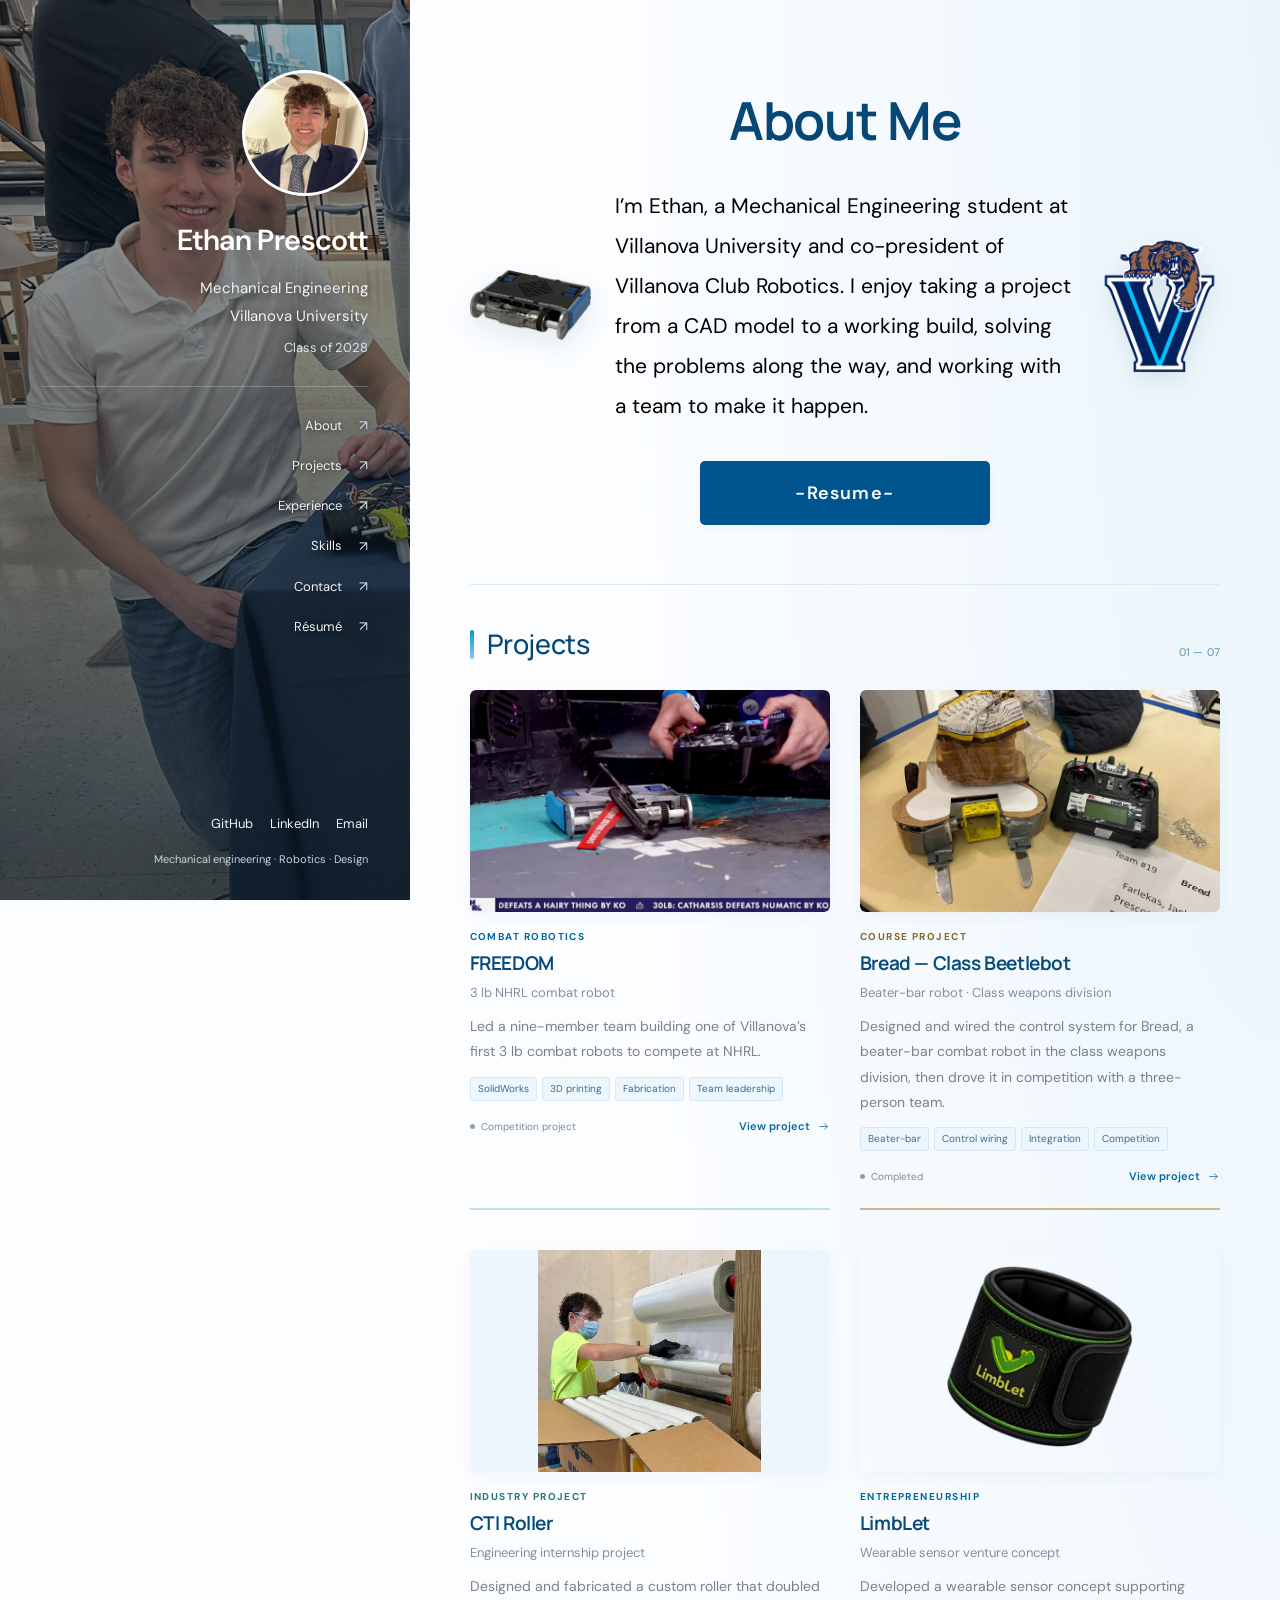
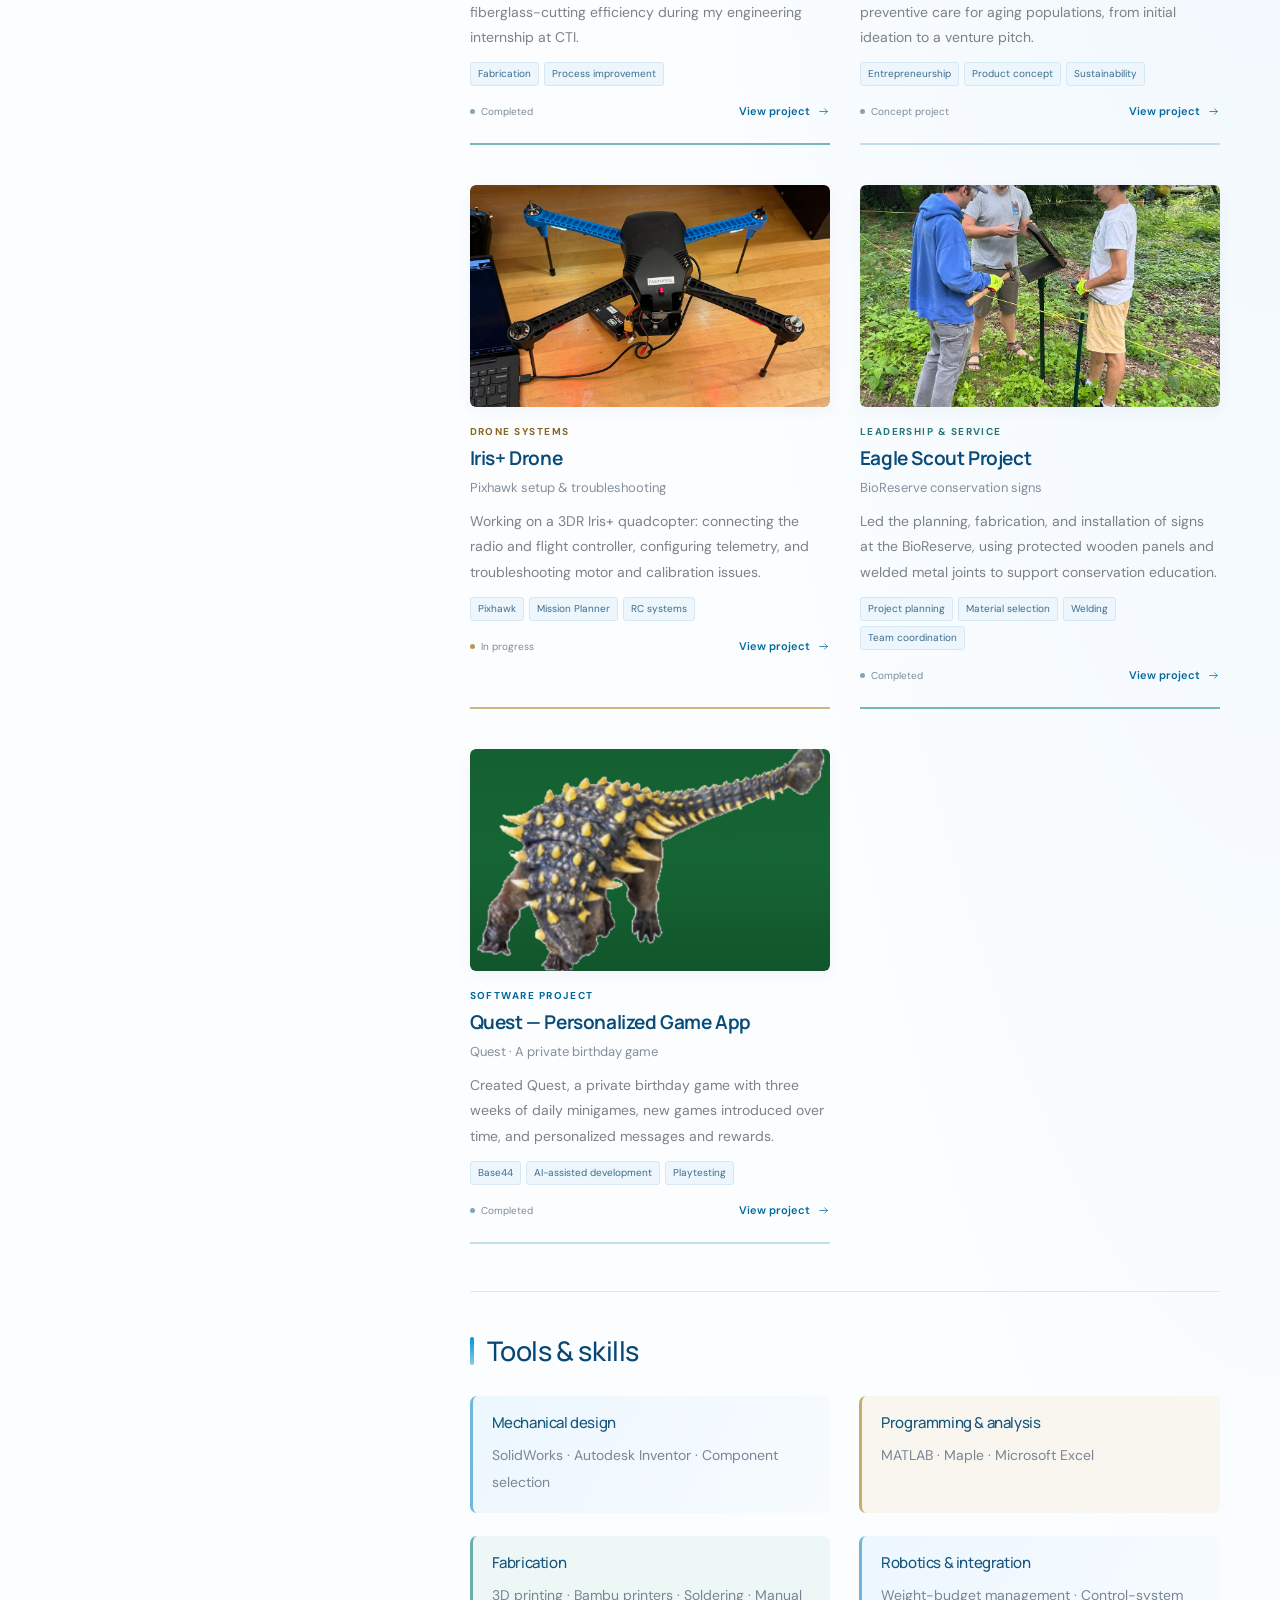
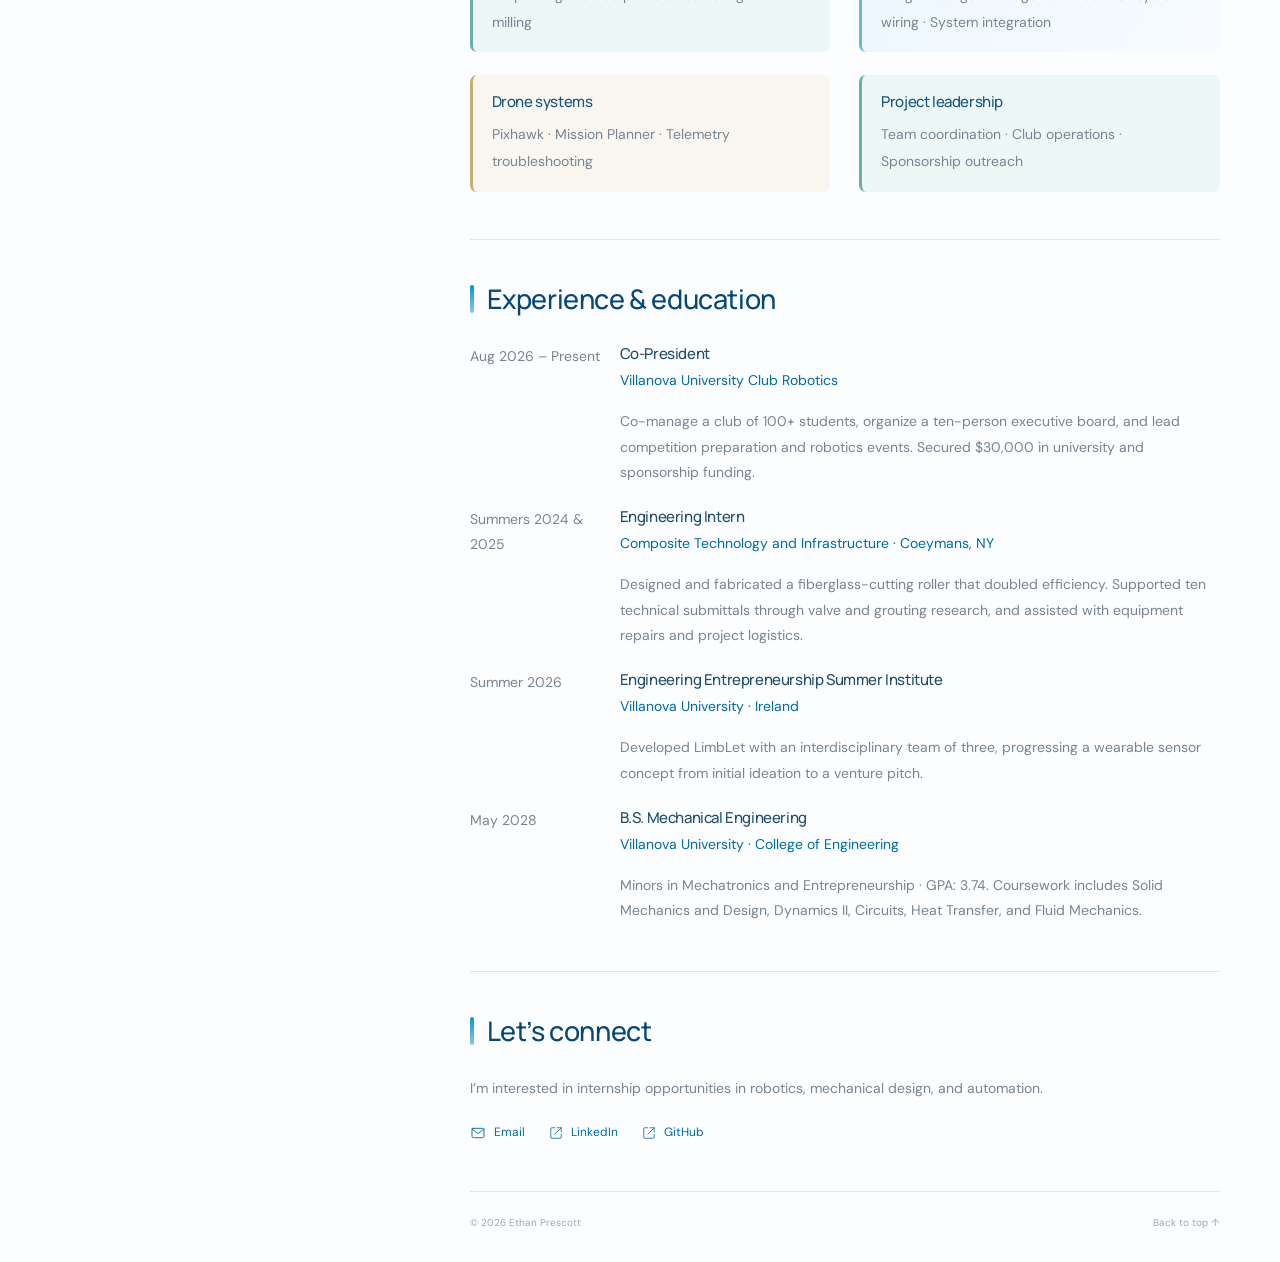
==== commit e587a57b: "Refresh cached About Me robot image" ====
--- a/index.html
+++ b/index.html
@@ -19,7 +19,7 @@
       <div class="sidebar-bottom"><div class="sidebar-links"><a href="https://github.com/ethanjprescott-max" target="_blank" rel="noopener noreferrer">GitHub</a><a href="https://www.linkedin.com/in/ethan-prescott22" target="_blank" rel="noopener noreferrer">LinkedIn</a><a href="mailto:ethan.j.prescott@gmail.com">Email</a></div><p class="sidebar-footer">Mechanical engineering · Robotics · Design</p></div>
     </aside>
   <main class="main" id="main">
-    <section id="about" aria-labelledby="intro-title"><div class="about-layout"><img class="about-art about-freedom" src="assets/images/freedom-removebg.png" alt="FREEDOM combat robot"><div class="about-text"><h1 class="intro-title" id="intro-title">About Me</h1><p class="intro-copy">I’m Ethan, a Mechanical Engineering student at Villanova University and co-president of Villanova Club Robotics. I enjoy taking a project from a CAD model to a working build, solving the problems along the way, and working with a team to make it happen.</p><div class="intro-actions"><a class="button resume-button" href="resume.html">-Resume-</a></div></div><img class="about-art about-villanova" src="assets/images/Villanova-Wildcats-Emblem.png" alt="Villanova Wildcats emblem"></div></section>
+    <section id="about" aria-labelledby="intro-title"><div class="about-layout"><img class="about-art about-freedom" src="assets/images/freedom-removebg.png?v=full" alt="FREEDOM combat robot"><div class="about-text"><h1 class="intro-title" id="intro-title">About Me</h1><p class="intro-copy">I’m Ethan, a Mechanical Engineering student at Villanova University and co-president of Villanova Club Robotics. I enjoy taking a project from a CAD model to a working build, solving the problems along the way, and working with a team to make it happen.</p><div class="intro-actions"><a class="button resume-button" href="resume.html">-Resume-</a></div></div><img class="about-art about-villanova" src="assets/images/Villanova-Wildcats-Emblem.png" alt="Villanova Wildcats emblem"></div></section>
     <section class="section" id="projects" aria-labelledby="projects-title"><div class="section-head"><h2 id="projects-title">Projects</h2><p>01 — 07</p></div><div class="project-grid"><article class="project-card">
       <a class="cover-link" href="projects/freedom.html" aria-label="View FREEDOM"><img class="project-photo" src="assets/images/projects/freedom/robot-check-in.png" alt="FREEDOM" loading="lazy" decoding="async"></a>
       <p class="project-category">Combat robotics</p><h3 class="project-title"><a href="projects/freedom.html">FREEDOM</a></h3><p class="project-subtitle">3 lb NHRL combat robot</p><p class="project-summary">Led a nine-member team building one of Villanova’s first 3 lb combat robots to compete at NHRL.</p>
--- a/assets/css/style.css
+++ b/assets/css/style.css
@@ -142,10 +142,12 @@
 .design-comparison{margin-top:25px}.design-comparison h3{margin-bottom:16px;font-size:19px;color:#17567e}.design-comparison .project-photo{aspect-ratio:1.2;object-fit:contain;background:#edf6fc}.design-comparison figcaption{font-size:12px;color:#526c80;margin-top:10px}
 
 /* About Me: robot and university artwork flank the introduction. */
-.about-layout{display:grid;grid-template-columns:minmax(100px,1fr) minmax(0,570px) minmax(100px,1fr);align-items:center;gap:24px}
+.about-layout{display:grid;grid-template-columns:minmax(110px,1fr) minmax(0,460px) minmax(110px,1fr);align-items:center;gap:24px}
 .about-text{min-width:0}
 #about .intro-copy{width:100%}
 .about-art{display:block;width:100%;height:auto;object-fit:contain;max-height:230px;filter:drop-shadow(0 10px 12px #15304918)}
-.about-villanova{max-height:210px}
-@media(min-width:761px) and (max-width:1200px){.about-layout{grid-template-columns:minmax(65px,1fr) minmax(0,430px) minmax(65px,1fr);gap:16px}#about .intro-copy{font-size:19px}#about .resume-button{min-width:0;width:100%;max-width:290px;padding-left:24px;padding-right:24px}}
+.about-villanova{width:200%;max-width:none;margin-left:-50%;max-height:230px}
+@media(min-width:761px) and (max-width:1200px){.about-layout{grid-template-columns:minmax(90px,1fr) minmax(0,400px) minmax(90px,1fr);gap:16px}#about .intro-copy{font-size:19px}#about .resume-button{min-width:0;width:100%;max-width:290px;padding-left:24px;padding-right:24px}}
 @media(max-width:600px){.about-layout{grid-template-columns:1fr 1fr;gap:20px 30px}.about-text{grid-column:1/-1;grid-row:2}.about-art{height:110px;max-width:170px;justify-self:center}.about-villanova{grid-column:2;grid-row:1}.about-freedom{grid-column:1;grid-row:1}#about .intro-copy{width:100%}}
+
+@media(max-width:600px){.about-villanova{width:200%;max-width:300px;margin-left:0}}
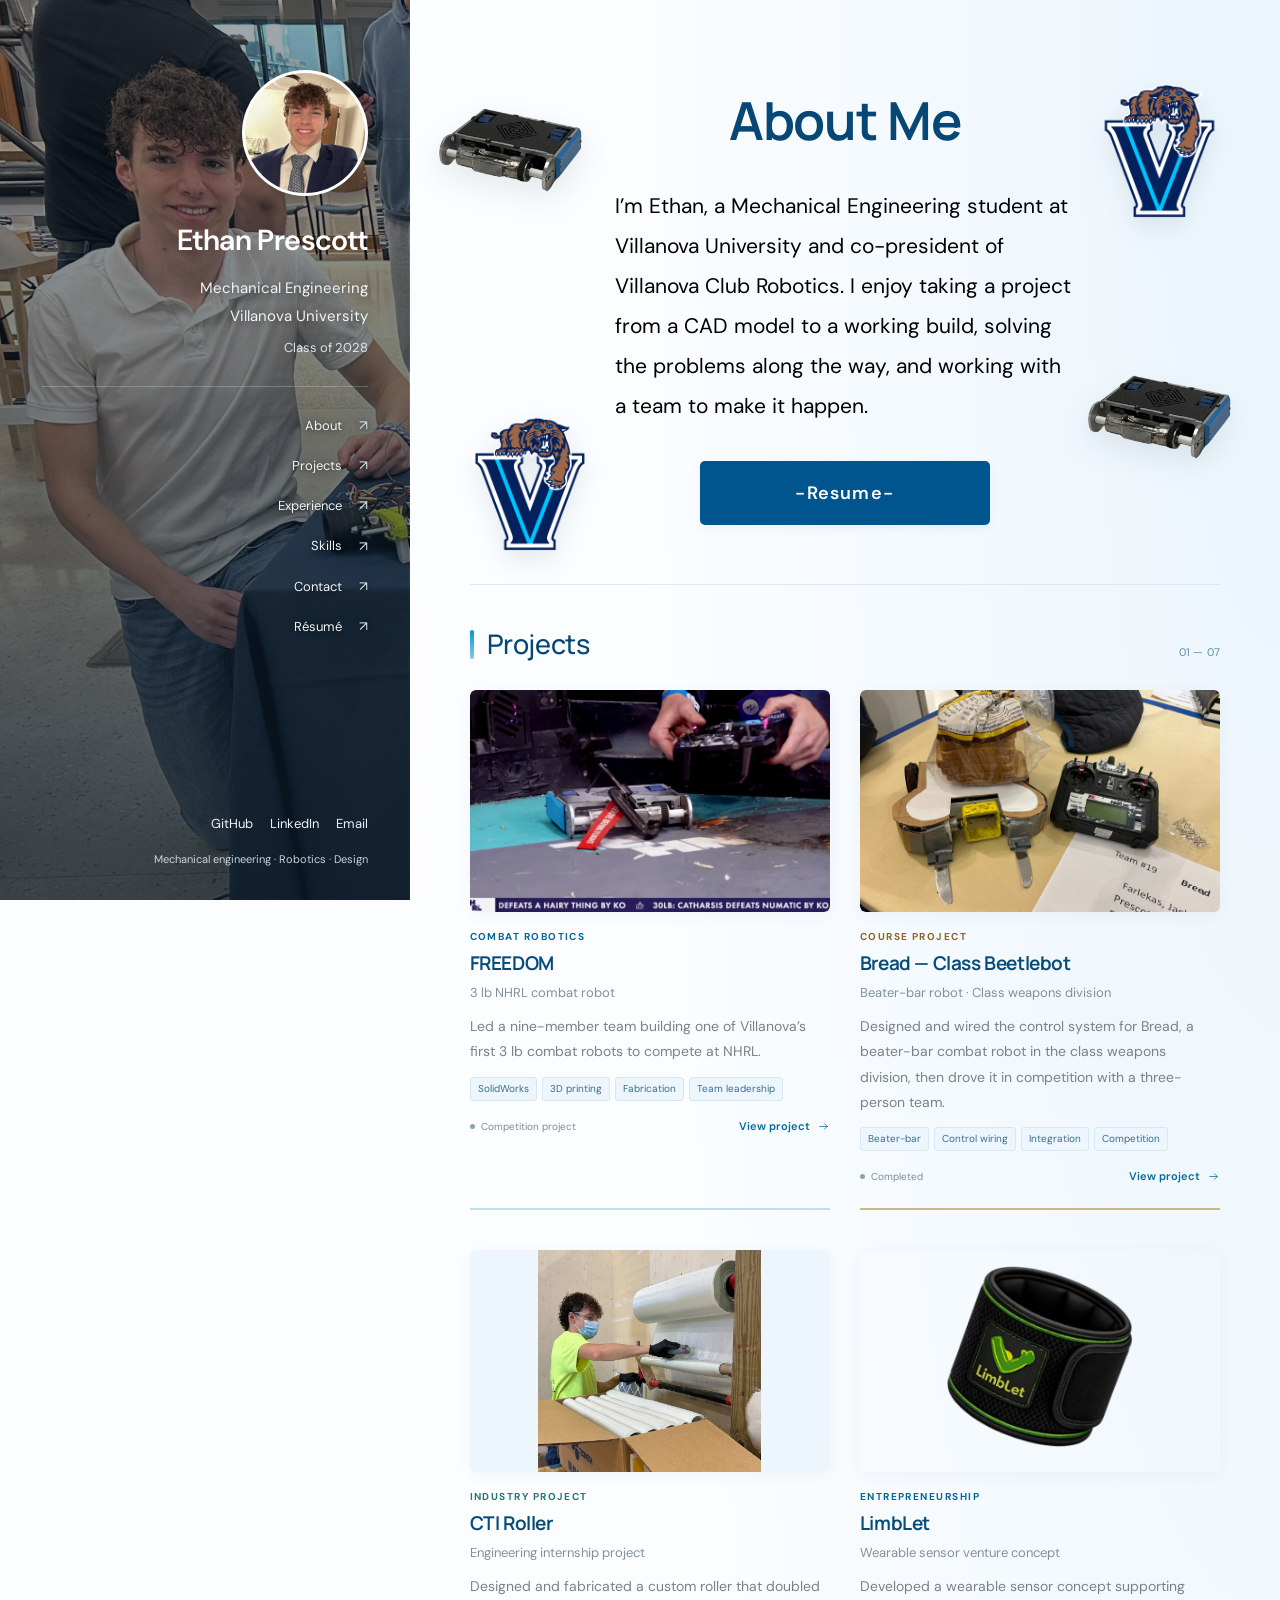
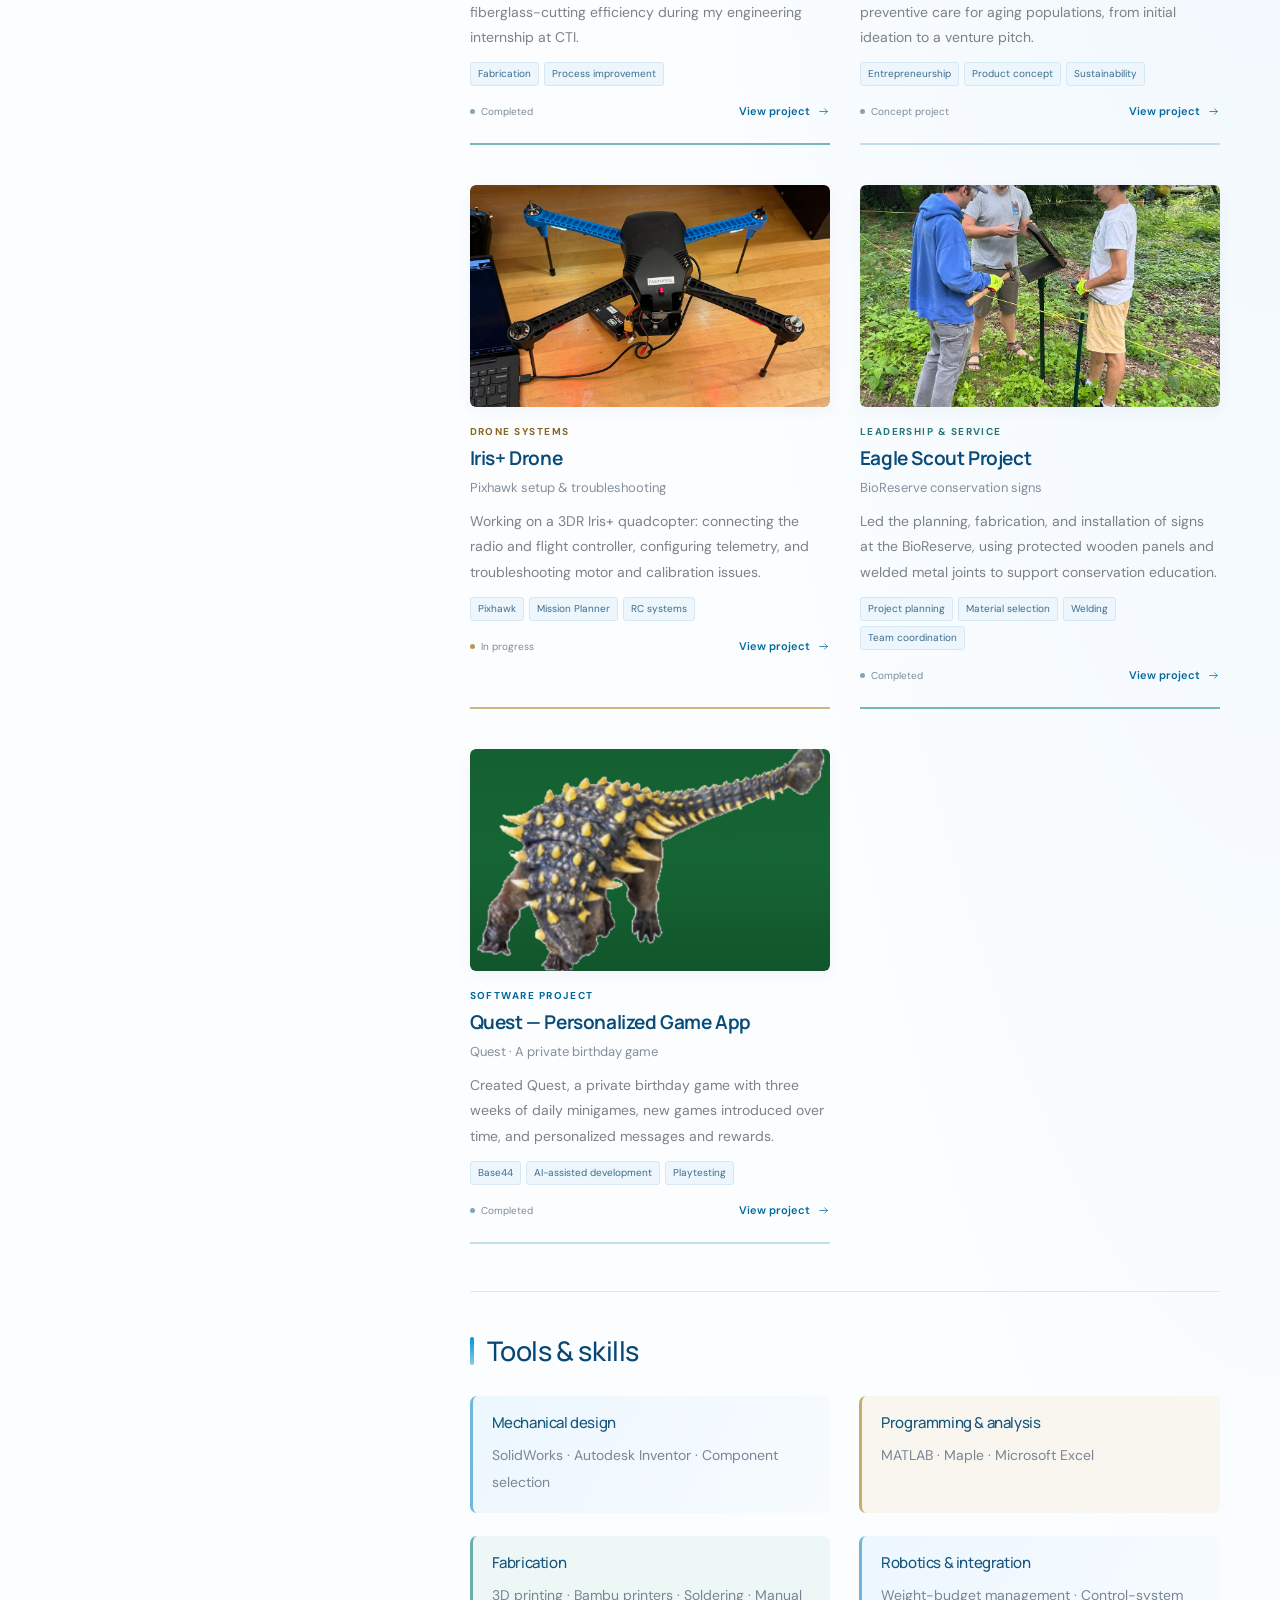
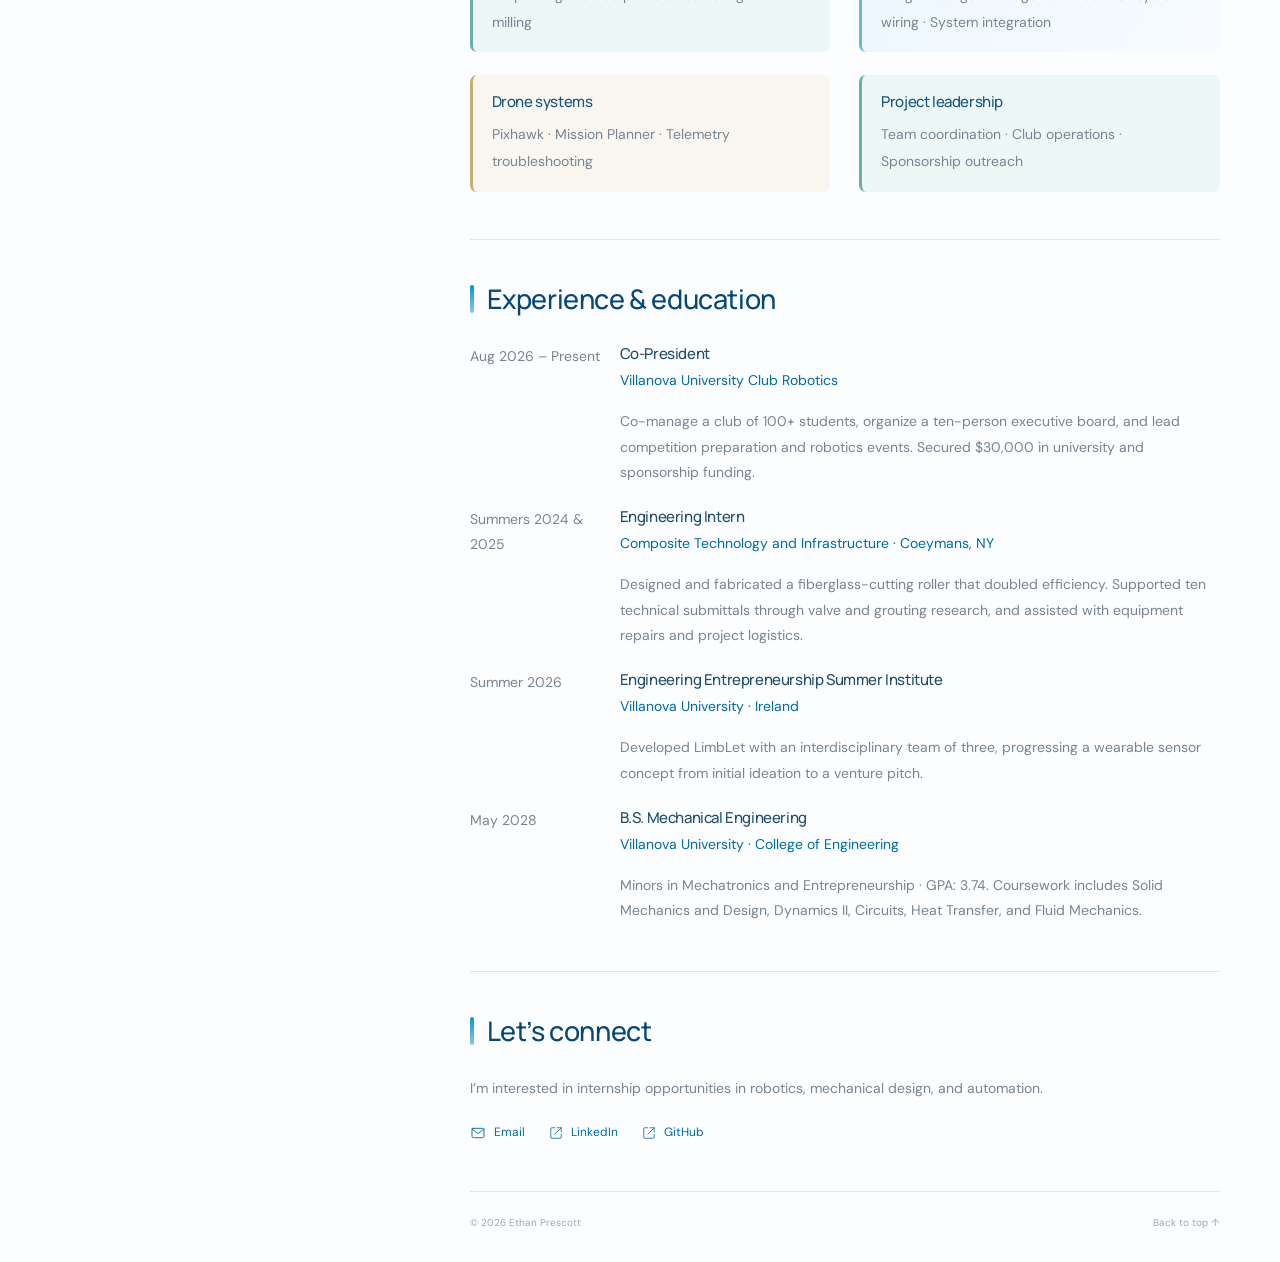
==== commit 344be1bf: "Add opposite artwork 300px below each About Me image" ====
--- a/index.html
+++ b/index.html
@@ -19,7 +19,7 @@
       <div class="sidebar-bottom"><div class="sidebar-links"><a href="https://github.com/ethanjprescott-max" target="_blank" rel="noopener noreferrer">GitHub</a><a href="https://www.linkedin.com/in/ethan-prescott22" target="_blank" rel="noopener noreferrer">LinkedIn</a><a href="mailto:ethan.j.prescott@gmail.com">Email</a></div><p class="sidebar-footer">Mechanical engineering · Robotics · Design</p></div>
     </aside>
   <main class="main" id="main">
-    <section id="about" aria-labelledby="intro-title"><div class="about-layout"><img class="about-art about-freedom" src="assets/images/freedom-removebg.png?v=full" alt="FREEDOM combat robot"><div class="about-text"><h1 class="intro-title" id="intro-title">About Me</h1><p class="intro-copy">I’m Ethan, a Mechanical Engineering student at Villanova University and co-president of Villanova Club Robotics. I enjoy taking a project from a CAD model to a working build, solving the problems along the way, and working with a team to make it happen.</p><div class="intro-actions"><a class="button resume-button" href="resume.html">-Resume-</a></div></div><img class="about-art about-villanova" src="assets/images/Villanova-Wildcats-Emblem.png" alt="Villanova Wildcats emblem"></div></section>
+    <section id="about" aria-labelledby="intro-title"><div class="about-layout"><div class="about-visual about-visual-left"><img class="about-art about-freedom" src="assets/images/freedom-removebg.png?v=full" alt="FREEDOM combat robot"><img class="about-art about-villanova about-art-copy" src="assets/images/Villanova-Wildcats-Emblem.png" alt="" aria-hidden="true"></div><div class="about-text"><h1 class="intro-title" id="intro-title">About Me</h1><p class="intro-copy">I’m Ethan, a Mechanical Engineering student at Villanova University and co-president of Villanova Club Robotics. I enjoy taking a project from a CAD model to a working build, solving the problems along the way, and working with a team to make it happen.</p><div class="intro-actions"><a class="button resume-button" href="resume.html">-Resume-</a></div></div><div class="about-visual about-visual-right"><img class="about-art about-villanova" src="assets/images/Villanova-Wildcats-Emblem.png" alt="Villanova Wildcats emblem"><img class="about-art about-freedom about-art-copy" src="assets/images/freedom-removebg.png?v=full" alt="" aria-hidden="true"></div></div></section>
     <section class="section" id="projects" aria-labelledby="projects-title"><div class="section-head"><h2 id="projects-title">Projects</h2><p>01 — 07</p></div><div class="project-grid"><article class="project-card">
       <a class="cover-link" href="projects/freedom.html" aria-label="View FREEDOM"><img class="project-photo" src="assets/images/projects/freedom/robot-check-in.png" alt="FREEDOM" loading="lazy" decoding="async"></a>
       <p class="project-category">Combat robotics</p><h3 class="project-title"><a href="projects/freedom.html">FREEDOM</a></h3><p class="project-subtitle">3 lb NHRL combat robot</p><p class="project-summary">Led a nine-member team building one of Villanova’s first 3 lb combat robots to compete at NHRL.</p>
--- a/assets/css/style.css
+++ b/assets/css/style.css
@@ -151,3 +151,13 @@
 @media(max-width:600px){.about-layout{grid-template-columns:1fr 1fr;gap:20px 30px}.about-text{grid-column:1/-1;grid-row:2}.about-art{height:110px;max-width:170px;justify-self:center}.about-villanova{grid-column:2;grid-row:1}.about-freedom{grid-column:1;grid-row:1}#about .intro-copy{width:100%}}
 
 @media(max-width:600px){.about-villanova{width:200%;max-width:300px;margin-left:0}}
+
+/* Raise the About Me artwork and give FREEDOM more presence. */
+@media(min-width:601px){.about-art{transform:translateY(-155px)}.about-freedom{transform:translate(-20px,-155px) scale(1.18)}}
+@media(max-width:600px){.about-freedom{transform:scale(1.12)}}
+
+/* Repeat the opposite artwork 300px below each original. */
+.about-visual{position:relative;min-width:0}
+.about-art-copy{position:absolute;top:300px;left:0;pointer-events:none}
+.about-visual-right .about-freedom{transform:translateY(-155px) scale(1.18)}
+@media(max-width:600px){.about-visual-left{grid-column:1;grid-row:1}.about-visual-right{grid-column:2;grid-row:1}.about-visual{display:flex;justify-content:center}.about-art-copy{display:none}.about-visual-right .about-freedom{transform:none}}
